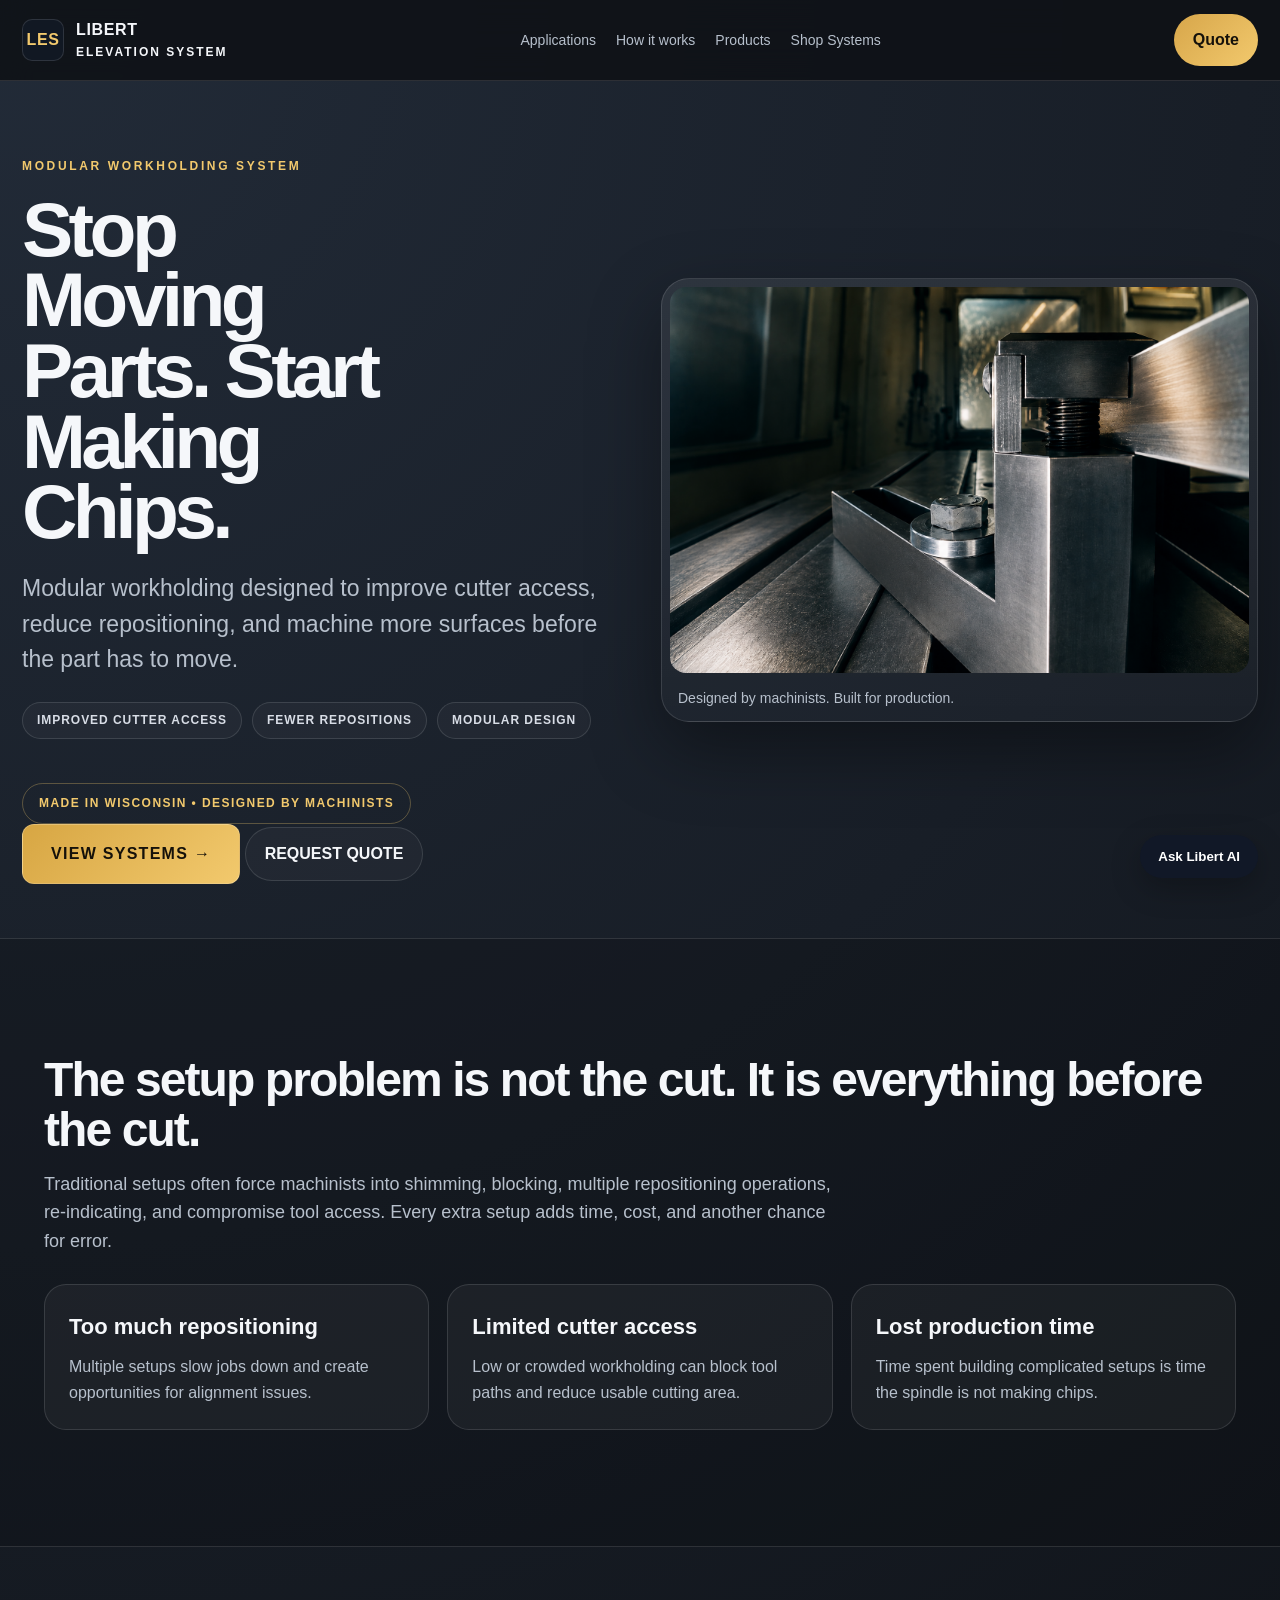
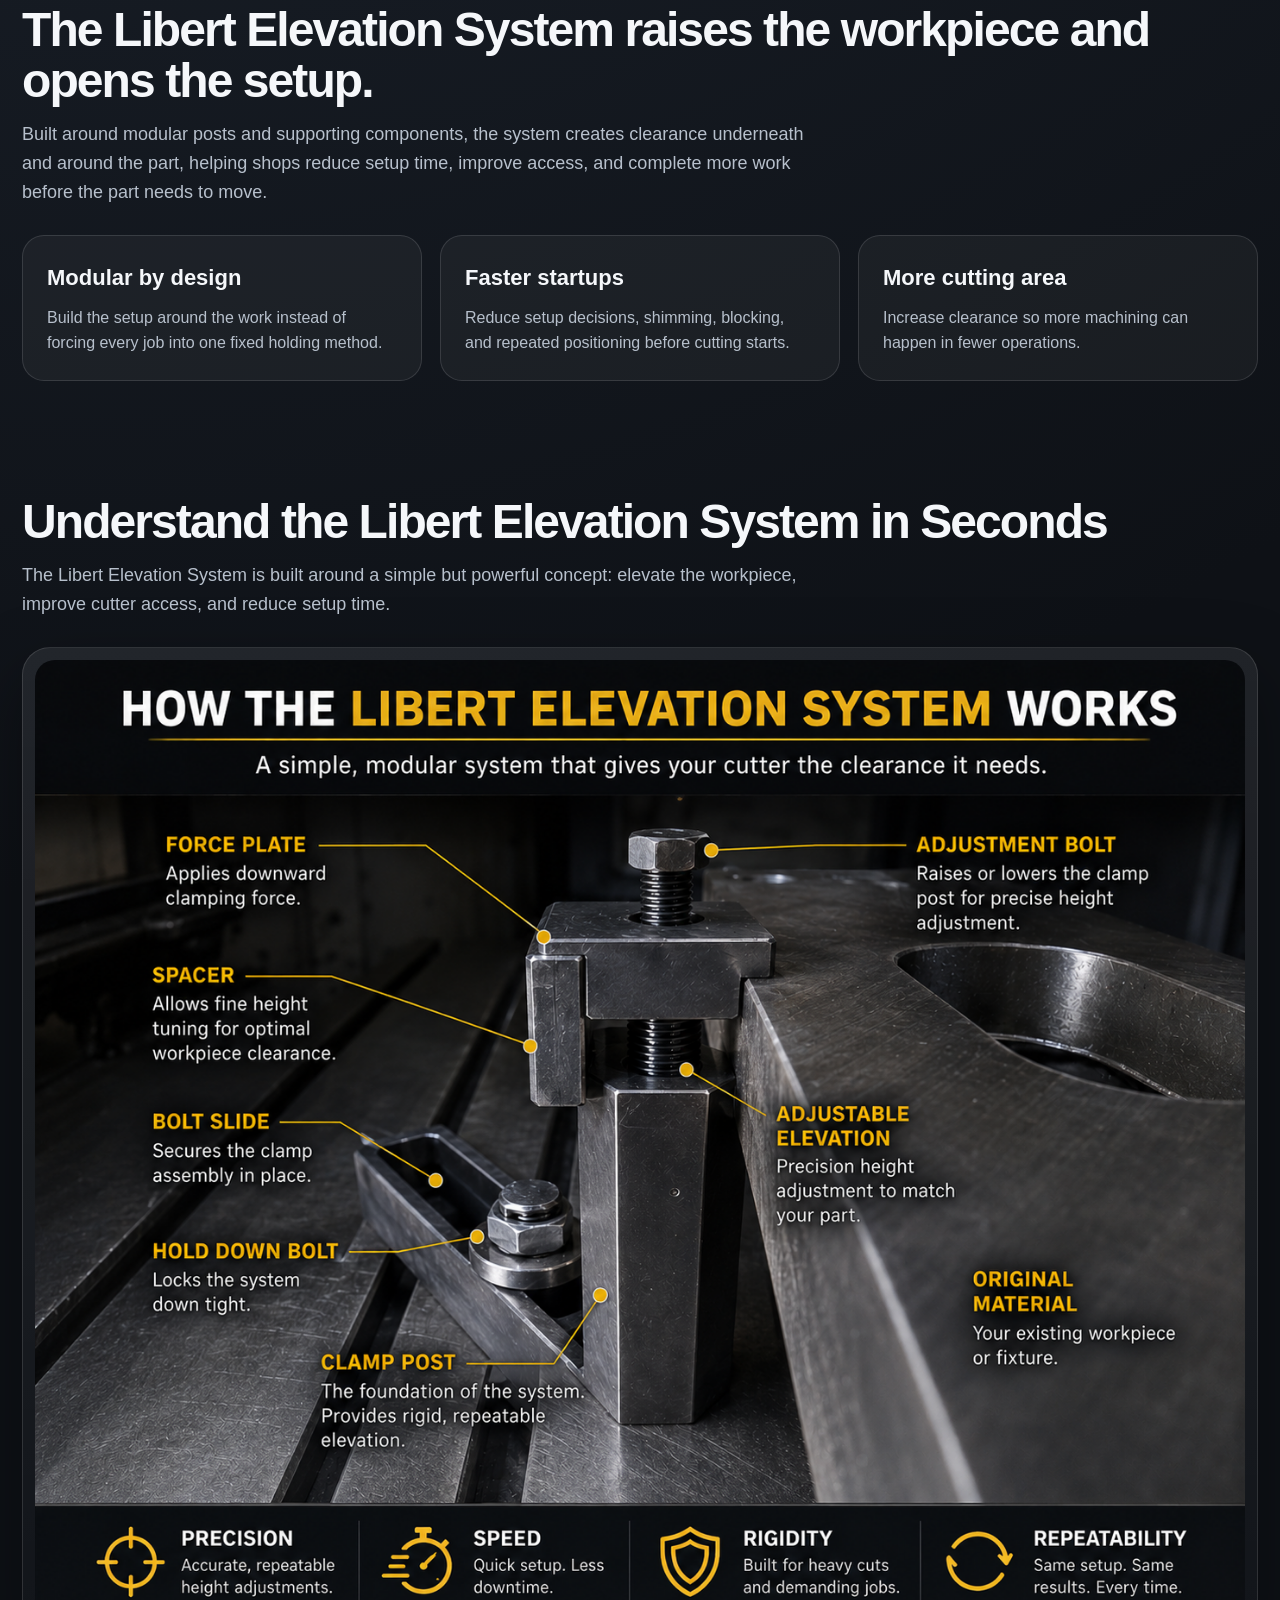
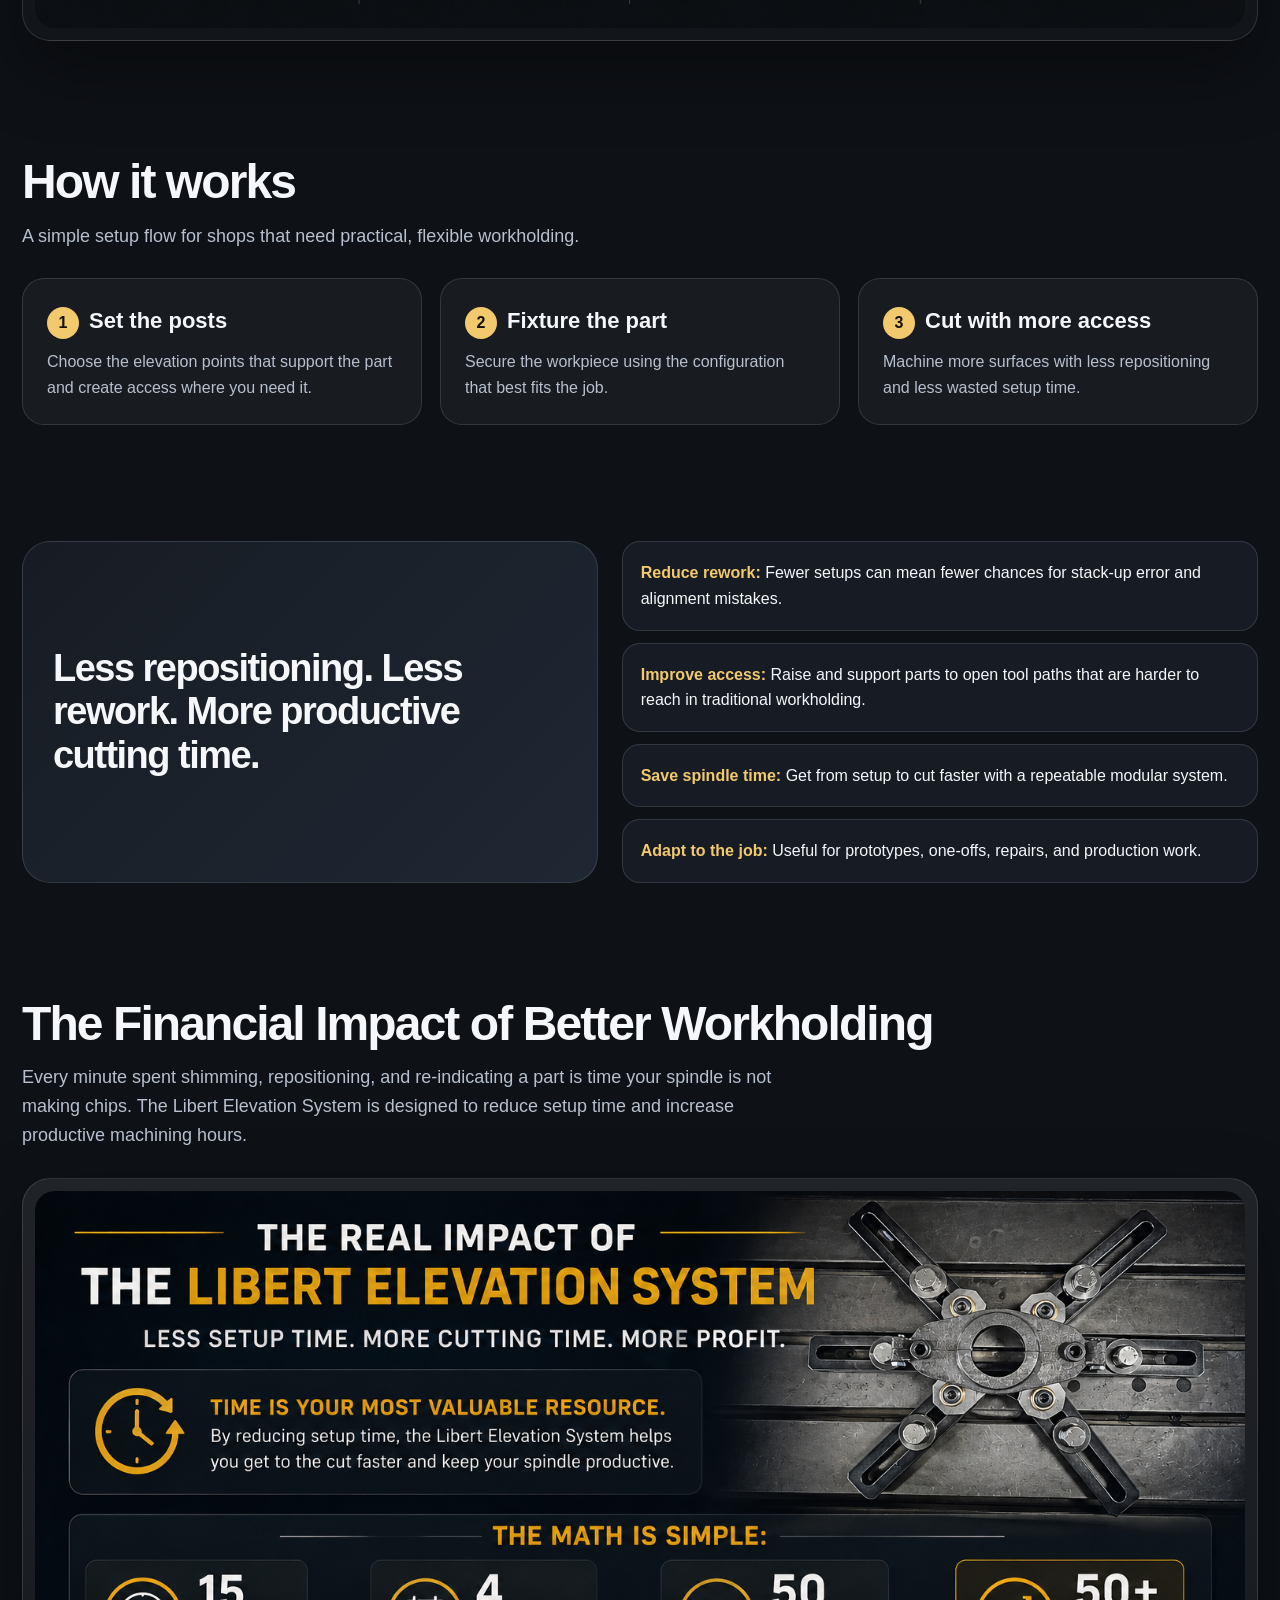
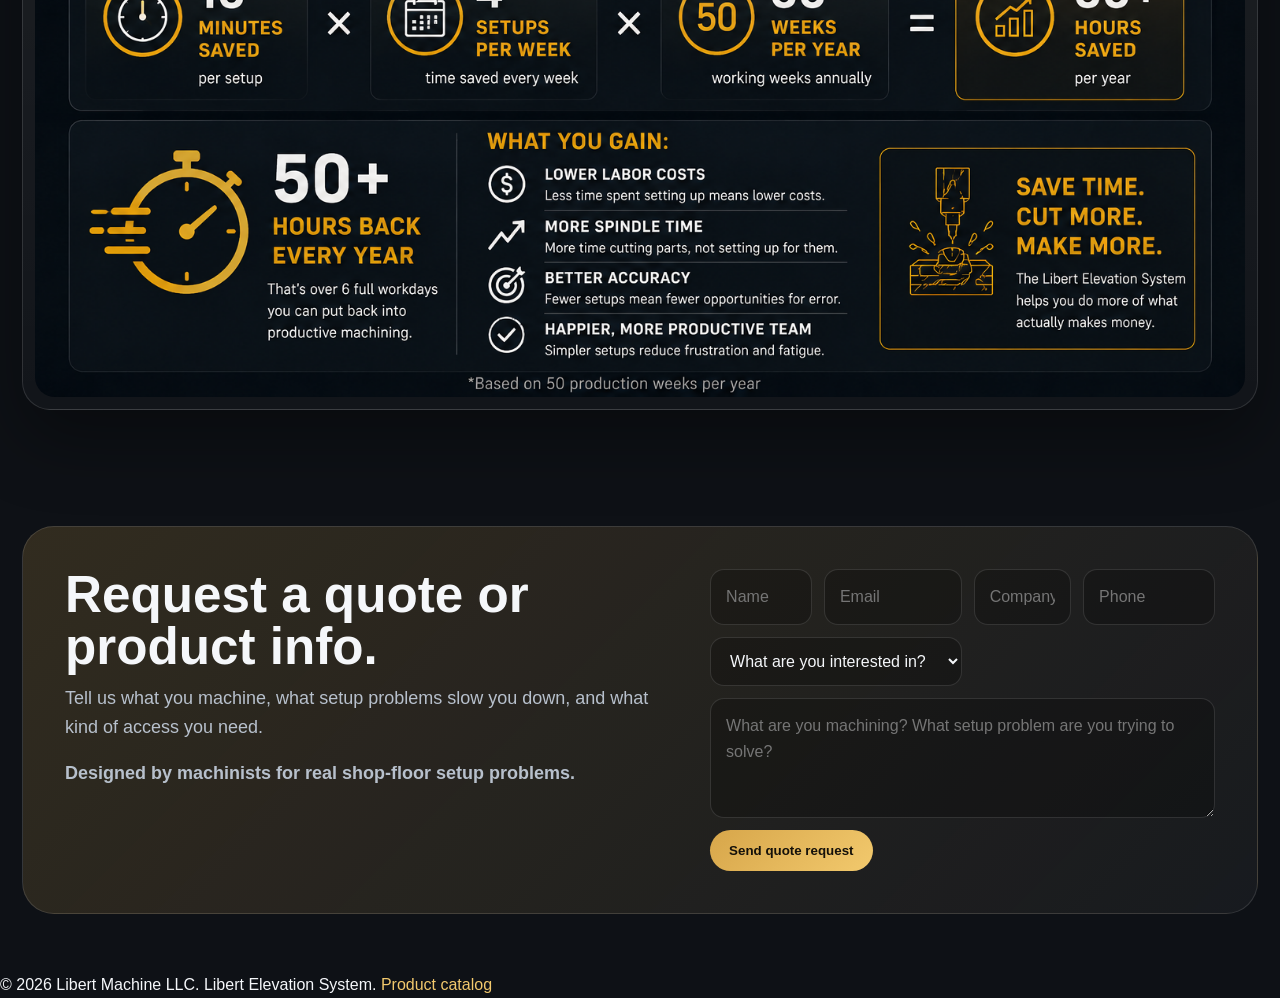
==== index.html @ f627864a "Update favicon link in index.html" ====
<!DOCTYPE html>
<html lang="en">
<head>
  <meta charset="UTF-8" />
  <meta name="viewport" content="width=device-width, initial-scale=1.0" />
  <title>Libert Elevation System | Modular Workholding</title>
  <meta name="description" content="The Libert Elevation System is a modular workholding platform designed to reduce setup time, increase cutting access, and minimize rework and repositioning." />
  <link rel="stylesheet" href="styles.css" />
  <link rel="icon" href="LESfavicon3.png">
</head>
<body>
  <nav class="nav">
    <div class="nav-inner">
      <a class="logo-lockup" href="index.html">
  <span class="logo-mark">LES</span>
  <div>
    <div>LIBERT</div>
    <div style="font-size:12px;letter-spacing:2px;">
      ELEVATION SYSTEM
    </div>
  </div>
</a>
      <div class="nav-links">
        <a href="#problem">Applications</a>
        <a href="#system-diagram">How it works</a>
        <a href="catalog.html">Products</a>
        <a href="#quote">Shop Systems</a>
      </div>
      <a class="btn btn-primary mobile-cta" href="#quote">Quote</a>
    </div>
  </nav>

  <main>
    <section class="hero">
      <div class="hero-copy">
        <div class="eyebrow">Modular Workholding System
        </div>

<h1>Stop Moving Parts.
Start Making Chips.</h1>

        <p class="lead">
  Modular workholding designed to improve cutter access,
  reduce repositioning, and machine more surfaces before
  the part has to move.
</p>

        <div class="hero-stats">
  <span>Improved Cutter Access</span>
  <span>Fewer Repositions</span>
  <span>Modular Design</span>
</div>

<div class="hero-badge">
  MADE IN WISCONSIN • DESIGNED BY MACHINISTS
</div>

<div class="buttons">
  <a class="btn btn-industrial" href="catalog.html">
    VIEW SYSTEMS →
  </a>

  <a class="btn btn-ghost" href="#quote">
    REQUEST QUOTE
  </a>
</div>

</div>

<div class="hero-card">
  <img src="les-hero.png" alt="Libert Elevation System workholding fixture in a CNC machine" />
  <div class="caption">Designed by machinists. Built for production.</div>
</div>

</section>

    <section id="problem" class="problem">
      <div class="problem-inner">
        <h2 class="section-title">The setup problem is not the cut. It is everything before the cut.</h2>
        <p class="section-copy">Traditional setups often force machinists into shimming, blocking, multiple repositioning operations, re-indicating, and compromise tool access. Every extra setup adds time, cost, and another chance for error.</p>
        <div class="grid-3">
          <div class="card"><h3>Too much repositioning</h3><p>Multiple setups slow jobs down and create opportunities for alignment issues.</p></div>
          <div class="card"><h3>Limited cutter access</h3><p>Low or crowded workholding can block tool paths and reduce usable cutting area.</p></div>
          <div class="card"><h3>Lost production time</h3><p>Time spent building complicated setups is time the spindle is not making chips.</p></div>
        </div>
      </div>
    </section>

    <section id="solution">
      <h2 class="section-title">The Libert Elevation System raises the workpiece and opens the setup.</h2>
      <p class="section-copy">Built around modular posts and supporting components, the system creates clearance underneath and around the part, helping shops reduce setup time, improve access, and complete more work before the part needs to move.</p>
      <div class="grid-3">
        <div class="card"><h3>Modular by design</h3><p>Build the setup around the work instead of forcing every job into one fixed holding method.</p></div>
        <div class="card"><h3>Faster startups</h3><p>Reduce setup decisions, shimming, blocking, and repeated positioning before cutting starts.</p></div>
        <div class="card"><h3>More cutting area</h3><p>Increase clearance so more machining can happen in fewer operations.</p></div>
      </div>
    </section>
<section id="system-diagram">
    <h2 class="section-title">
        Understand the Libert Elevation System in Seconds
    </h2>

    <p class="section-copy">
        The Libert Elevation System is built around a simple but powerful concept:
        elevate the workpiece, improve cutter access, and reduce setup time.
    </p>

    <div class="diagram-card">
        <img
            src="les-how-it-works-infographic.png"
            alt="Libert Elevation System component breakdown"
        >
    </div>
</section>
    <section id="how" class="steps">
      <h2 class="section-title">How it works</h2>
      <p class="section-copy">A simple setup flow for shops that need practical, flexible workholding.</p>
      <div class="grid-3">
        <div class="card step"><h3>Set the posts</h3><p>Choose the elevation points that support the part and create access where you need it.</p></div>
        <div class="card step"><h3>Fixture the part</h3><p>Secure the workpiece using the configuration that best fits the job.</p></div>
        <div class="card step"><h3>Cut with more access</h3><p>Machine more surfaces with less repositioning and less wasted setup time.</p></div>
      </div>
    </section>

    <section id="benefits" class="split">
      <div class="quote-box"><p>Less repositioning. Less rework. More productive cutting time.</p></div>
      <div class="feature-list">
        <div class="feature"><strong>Reduce rework:</strong> Fewer setups can mean fewer chances for stack-up error and alignment mistakes.</div>
        <div class="feature"><strong>Improve access:</strong> Raise and support parts to open tool paths that are harder to reach in traditional workholding.</div>
        <div class="feature"><strong>Save spindle time:</strong> Get from setup to cut faster with a repeatable modular system.</div>
        <div class="feature"><strong>Adapt to the job:</strong> Useful for prototypes, one-offs, repairs, and production work.</div>
      </div>
    </section>
<section id="roi">
    <h2 class="section-title">
        The Financial Impact of Better Workholding
    </h2>

    <p class="section-copy">
        Every minute spent shimming, repositioning, and re-indicating a part is
        time your spindle is not making chips. The Libert Elevation System is
        designed to reduce setup time and increase productive machining hours.
    </p>

    <div class="diagram-card">
        <img
            src="les-roi-infographic.png"
            alt="Libert Elevation System ROI infographic"
        >
    </div>
</section>
    <section id="quote">
      <div class="cta">
        <div>
          <h2>Request a quote or product info.</h2>
          <p>Tell us what you machine, what setup problems slow you down, and what kind of access you need.</p>
          <p><strong>Designed by machinists for real shop-floor setup problems.</strong></p>
        </div>
        <form action="https://formspree.io/f/xpqelgld" method="POST">
          <div class="form-grid">
            <input type="text" name="name" placeholder="Name" required />
            <input type="email" name="email" placeholder="Email" required />
          </div>
          <div class="form-grid">
            <input type="text" name="company" placeholder="Company / shop" />
            <input type="tel" name="phone" placeholder="Phone" />
          </div>
          <select name="interest">
            <option value="">What are you interested in?</option>
            <option>Starter system</option>
            <option>Individual components</option>
            <option>Custom configuration</option>
            <option>Distributor / dealer info</option>
          </select>
          <textarea name="message" placeholder="What are you machining? What setup problem are you trying to solve?"></textarea>
          <button class="btn btn-primary" type="submit">Send quote request</button>
        </form>
      </div>
    </section>
  </main>

  <footer>
    © 2026 Libert Machine LLC. Libert Elevation System. <a href="catalog.html">Product catalog</a>
  </footer>
<!-- Libert AI Assistant -->
<div class="chat-widget">
  <button class="chat-toggle" onclick="toggleChat()">Ask Libert AI</button>

  <div class="chat-box" id="chatBox">
    <div class="chat-header">
      <strong>Libert Assistant</strong>
      <button onclick="toggleChat()">×</button>
    </div>

    <div class="chat-messages" id="chatMessages">
      <div class="bot-message">
        Hi! I can help explain the Libert Elevation System. What would you like to know?
      </div>
    </div>

    <div class="chat-options">
      <button onclick="botReply('how', this)">How does it work?</button>
      <button onclick="botReply('time', this)">How does it save time?</button>
      <button onclick="botReply('demo', this)">Request a demo</button>
      <button onclick="botReply('fit', this)">Will it fit my shop?</button>
    </div>
  </div>
</div>

<script>
  function toggleChat() {
    document.getElementById("chatBox").classList.toggle("open");
  }

  function botReply(type, button) {
    const messages = document.getElementById("chatMessages");

    const replies = {
      how: "The Libert Elevation System raises parts off the machine table, improving tool access, reducing repositioning, and helping machinists work more efficiently.",
      time: "Even saving 15 minutes per setup can add up fast. With repeated setups each week, shops may recover dozens of hours of productive time annually.",
      demo: "Great! Use the contact form on this page and mention that you’d like a Libert Elevation System demo or early access.",
      fit: "It is designed for CNC machining environments where setup time, access, and repeatability matter. A quick review of your table size and workflow would help determine fit."
    };

    messages.innerHTML += `<div class="user-message">${button.innerText}</div>`;
    messages.innerHTML += `<div class="bot-message">${replies[type]}</div>`;
    messages.scrollTop = messages.scrollHeight;
  }
</script>
</body>
</html>
---- styles.css ----
:root {
  --bg: #0e1116;
  --panel: #171c24;
  --panel-2: #202733;
  --text: #f5f7fa;
  --muted: #b7c0cc;
  --line: rgba(255,255,255,.12);
  --accent: #d7a64a;
  --accent-2: #f2c96d;
  --max: 1400px;
}
* { box-sizing: border-box; }
html { scroll-behavior: smooth; }
body {
  margin: 0;
  font-family: Arial, Helvetica, sans-serif;
  background: radial-gradient(circle at top left, #222b38 0, var(--bg) 42%);
  color: var(--text);
  line-height: 1.6;
  overflow-x: hidden;
}
a { color: inherit; text-decoration: none; }
img { max-width: 100%; display: block; }
.nav {
  position: sticky; top: 0; z-index: 10;
  backdrop-filter: blur(16px);
  background: rgba(14, 17, 22, .86);
  border-bottom: 1px solid var(--line);
}
.nav-inner {
  max-width: var(--max); margin: 0 auto; padding: 14px 22px;
  display: flex; align-items: center; justify-content: space-between; gap: 18px;
}
.logo-lockup { display:flex; align-items:center; gap:12px; font-weight:900; text-transform:uppercase; letter-spacing:.04em; }
.logo-mark { width:42px; height:42px; border-radius:10px; background:#111823; border:1px solid var(--line); display:grid; place-items:center; color:var(--accent-2); font-weight:900; }
.logo-main {
  color: var(--text);
}

.logo-accent {
  color: var(--accent-2);
}
.nav-links { display: flex; gap: 20px; color: var(--muted); font-size: 14px; align-items:center; }
.nav-links a:hover { color: var(--text); }
.mobile-cta { display:none; }
section, .page-wrap { max-width: var(--max); margin: 0 auto; padding: 58px 22px; }
.hero {
  max-width: var(--max);
  margin: 0 auto;
  padding: 76px 22px 54px;
  display: grid;
  grid-template-columns: 1fr 1fr;
  gap: 42px;
  align-items: center;
}
.btn {
  display: inline-flex;
  align-items: center;
  justify-content: center;
  padding: 13px 19px;
  border-radius: 999px;
  font-weight: 800;
  border: 1px solid var(--line);
  cursor: pointer;
}
.btn-primary { background: linear-gradient(135deg, var(--accent), var(--accent-2)); color: #15110a; border: 0; }
.hero-card {
  background: linear-gradient(180deg, rgba(255,255,255,.08), rgba(255,255,255,.02));
  border: 1px solid var(--line);
  border-radius: 28px;
  padding: 8px;
  box-shadow: 0 28px 70px rgba(0,0,0,.38);
  width: 100%;
  max-width: 800px;
  justify-self: end;
  transform: translateY(-20px);
}

.media-card {
  background: linear-gradient(180deg, rgba(255,255,255,.08), rgba(255,255,255,.02));
  border: 1px solid var(--line);
  border-radius: 28px;
  padding: 8px;
  box-shadow: 0 28px 70px rgba(0,0,0,.38);
}
.diagram-card {
    background: linear-gradient(
        180deg,
        rgba(255,255,255,.08),
        rgba(255,255,255,.02)
    );

    border: 1px solid var(--line);
    border-radius: 28px;
    padding: 12px;

    box-shadow: 0 28px 70px rgba(0,0,0,.38);
}

.diagram-card img {
    width: 100%;
    height: auto;
    display: block;
    border-radius: 20px;
}
.hero-card img {
  width: 100%;
  display: block;
  border-radius: 16px;
}
.hero h1 {
  font-size: clamp(54px, 6vw, 86px);
  line-height: 0.92;
  letter-spacing: -0.06em;
  max-width: 9ch;
  margin: 0 0 24px;
  font-weight: 900;
}
.hero-badge{
  display:inline-block;
  margin-top:20px;
  padding:10px 16px;
  border:1px solid rgba(242,201,109,.3);
  border-radius:999px;
  color:#f2c96d;
  font-size:12px;
  font-weight:800;
  letter-spacing:.12em;
}
.hero-stats{
  display:flex;
  flex-wrap:wrap;
  gap:10px;
  margin:24px 0;
}
.chat-widget {
  position: fixed;
  right: 22px;
  bottom: 22px;
  z-index: 9999;
  font-family: inherit;
}

.chat-toggle {
  background: #111827;
  color: white;
  border: none;
  padding: 14px 18px;
  border-radius: 999px;
  font-weight: 700;
  cursor: pointer;
  box-shadow: 0 10px 30px rgba(0,0,0,0.25);
}

.chat-box {
  display: none;
  width: 320px;
  max-width: calc(100vw - 32px);
  background: white;
  border-radius: 18px;
  overflow: hidden;
  box-shadow: 0 18px 50px rgba(0,0,0,0.25);
  margin-bottom: 12px;
  border: 1px solid #e5e7eb;
}

.chat-box.open {
  display: block;
}

.chat-header {
  background: #111827;
  color: white;
  padding: 14px 16px;
  display: flex;
  justify-content: space-between;
  align-items: center;
}

.chat-header button {
  background: transparent;
  color: white;
  border: none;
  font-size: 22px;
  cursor: pointer;
}

.chat-messages {
  padding: 14px;
  max-height: 260px;
  overflow-y: auto;
  background: #f9fafb;
}

.bot-message,
.user-message {
  padding: 10px 12px;
  border-radius: 14px;
  margin-bottom: 10px;
  font-size: 0.92rem;
  line-height: 1.4;
}
.bot-message {
  background: white;
  color: #111827;
  border: 1px solid #e5e7eb;
}

.user-message {
  background: #111827;
  color: white;
  margin-left: 40px;
}

.chat-options {
  padding: 12px;
  display: grid;
  gap: 8px;
  background: white;
}

.chat-options button {
  border: 1px solid #d1d5db;
  background: #f9fafb;
  padding: 10px;
  border-radius: 10px;
  cursor: pointer;
  font-weight: 600;
}

.chat-options button:hover {
  background: #e5e7eb;
}
.hero-stats span{
  padding:8px 14px;
  border:1px solid rgba(255,255,255,.12);
  border-radius:999px;
  background:rgba(255,255,255,.03);
  color:#d8dde6;
  font-size:12px;
  font-weight:700;
  text-transform:uppercase;
  letter-spacing:.08em;
}
.eyebrow {
  color: var(--accent-2);
  text-transform: uppercase;
  letter-spacing: .22em;
  font-size: 12px;
  font-weight: 800;
  margin-bottom: 18px;
}

.lead {
  font-size: clamp(18px, 1.8vw, 23px);
  line-height: 1.55;
  color: var(--muted);
  max-width: 620px;
}

.hero-proof {
  margin-top: 22px;
  color: #f2c96d;
  font-size: 13px;
  font-weight: 800;
  letter-spacing: .12em;
  text-transform: uppercase;
}
.btn-industrial{
  background:linear-gradient(135deg,#d7a643,#f2c96d);
  color:#15110a;
  font-weight:800;
  padding:16px 28px;
  border-radius:12px;
  text-transform:uppercase;
  letter-spacing:.08em;
  border:1px solid rgba(255,255,255,.2);
}

.btn-industrial:hover {
  transform: translateY(-2px);
  box-shadow:
    0 18px 42px rgba(0,0,0,.55),
    inset 0 1px 0 rgba(255,255,255,.45);
}

.btn-ghost {
  background: rgba(255,255,255,.03);
  color: var(--text);
  border: 1px solid var(--line);
}
.caption { padding: 14px 8px 4px; color: var(--muted); font-size: 14px; }
.section-title { font-size: clamp(32px, 4vw, 48px); line-height: 1.05; margin: 0 0 14px; letter-spacing: -0.04em; }
.section-copy { color: var(--muted); max-width: 800px; margin: 0 0 28px; font-size: 18px; }
.grid-3 { display: grid; grid-template-columns: repeat(3, 1fr); gap: 18px; }
.grid-2 { display: grid; grid-template-columns: repeat(2, 1fr); gap: 18px; }
.card {
  background: rgba(255,255,255,.045); border: 1px solid var(--line);
  border-radius: 22px; padding: 24px;
}
.card h3 { margin: 0 0 10px; font-size: 22px; }
.card p { margin: 0; color: var(--muted); }
.problem { background: rgba(0,0,0,.18); border-top: 1px solid var(--line); border-bottom: 1px solid var(--line); max-width:none; }
.problem-inner { max-width:var(--max); margin:0 auto; padding: 58px 22px; }
.split { display: grid; grid-template-columns: .95fr 1.05fr; gap: 24px; align-items: stretch; }
.feature-list { display: grid; gap: 12px; }
.feature { background: var(--panel); border: 1px solid var(--line); border-radius: 18px; padding: 18px; }
.feature strong { color: var(--accent-2); }
.quote-box {
  background: linear-gradient(135deg, var(--panel), var(--panel-2));
  border: 1px solid var(--line); border-radius: 28px; padding: 30px;
  display: flex; flex-direction: column; justify-content: center;
}
.quote-box p { font-size: clamp(24px, 3vw, 38px); line-height: 1.15; letter-spacing: -0.04em; margin: 0; font-weight: 800; }
.steps { counter-reset: step; }
.step h3::before {
  counter-increment: step; content: counter(step);
  display:inline-grid; place-items:center; width:32px; height:32px;
  margin-right:10px; border-radius:50%; background:var(--accent-2); color:#15110a; font-size:16px;
}
.catalog-item { display:grid; grid-template-columns: 180px 1fr; gap: 20px; align-items:center; }
.catalog-visual {
  min-height:130px; border-radius:18px; border:1px solid var(--line);
  background: linear-gradient(135deg, rgba(242,201,109,.22), rgba(255,255,255,.04));
  display:grid; place-items:center; color:var(--accent-2); font-weight:900; text-transform:uppercase;
}
.specs { display:flex; gap:10px; flex-wrap:wrap; margin-top:14px; }
.specs span { border:1px solid var(--line); color:var(--muted); border-radius:999px; padding:6px 10px; font-size:13px; }
.cta {
  background: linear-gradient(135deg, rgba(215,166,74,.18), rgba(255,255,255,.04));
  border: 1px solid var(--line); border-radius: 32px; padding: 42px;
  display: grid; grid-template-columns: 1.1fr .9fr; gap: 28px; align-items: start;
}
.cta h2 { margin: 0 0 12px; font-size: clamp(32px, 4vw, 52px); line-height: 1; }
.cta p { margin: 0 0 18px; color: var(--muted); font-size: 18px; }
form { display: grid; gap: 12px; }
form { 
  display: grid; 
  gap: 12px; 
}

.form-grid { 
  display: grid; 
  grid-template-columns: 0.85fr 1.15fr; 
  gap: 12px; 
}

input, 
textarea, 
select {
  width: 100%; 
  padding: 14px 15px; 
  border-radius: 14px;
  border: 1px solid var(--line); 
  background: rgba(0,0,0,.24);
  color: var(--text); 
  font: inherit;
  box-sizing: border-box;
}

textarea { 
  min-height: 120px; 
  resize: vertical; 
  grid-column: span 2;
}

form .btn {
  justify-self: start;
}
footer a { color:var(--accent-2); }
@media (max-width: 860px) {
  .hero, 
  .split, 
  .cta, 
  .grid-2 {
    grid-template-columns: 1fr;
  }

  .grid-3 {
    grid-template-columns: 1fr;
  }

  .nav-links {
    display: none;
  }

  .mobile-cta {
    display: inline-flex;
    padding: 10px 13px;
    font-size: 13px;
  }

  .hero {
    padding: 48px 22px 42px;
    gap: 32px;
  }

  .hero h1 {
    font-size: clamp(54px, 18vw, 78px);
    line-height: .9;
    max-width: 8ch;
  }

  .lead {
    font-size: 20px;
    line-height: 1.45;
  }

  .hero-stats {
    flex-direction: column;
    align-items: flex-start;
  }

  .hero-badge {
    max-width: 300px;
    line-height: 1.4;
  }

  .buttons {
    flex-direction: column;
    align-items: stretch;
  }

  .btn {
    width: 100%;
  }

  .hero-card {
    transform: none;
    justify-self: stretch;
    max-width: 100%;
  }

  .cta {
    padding: 28px;
  }

  .catalog-item {
    grid-template-columns: 1fr;
  }

  .form-grid {
    grid-template-columns: 1fr;
  }

  textarea {
    grid-column: span 1;
  }
}
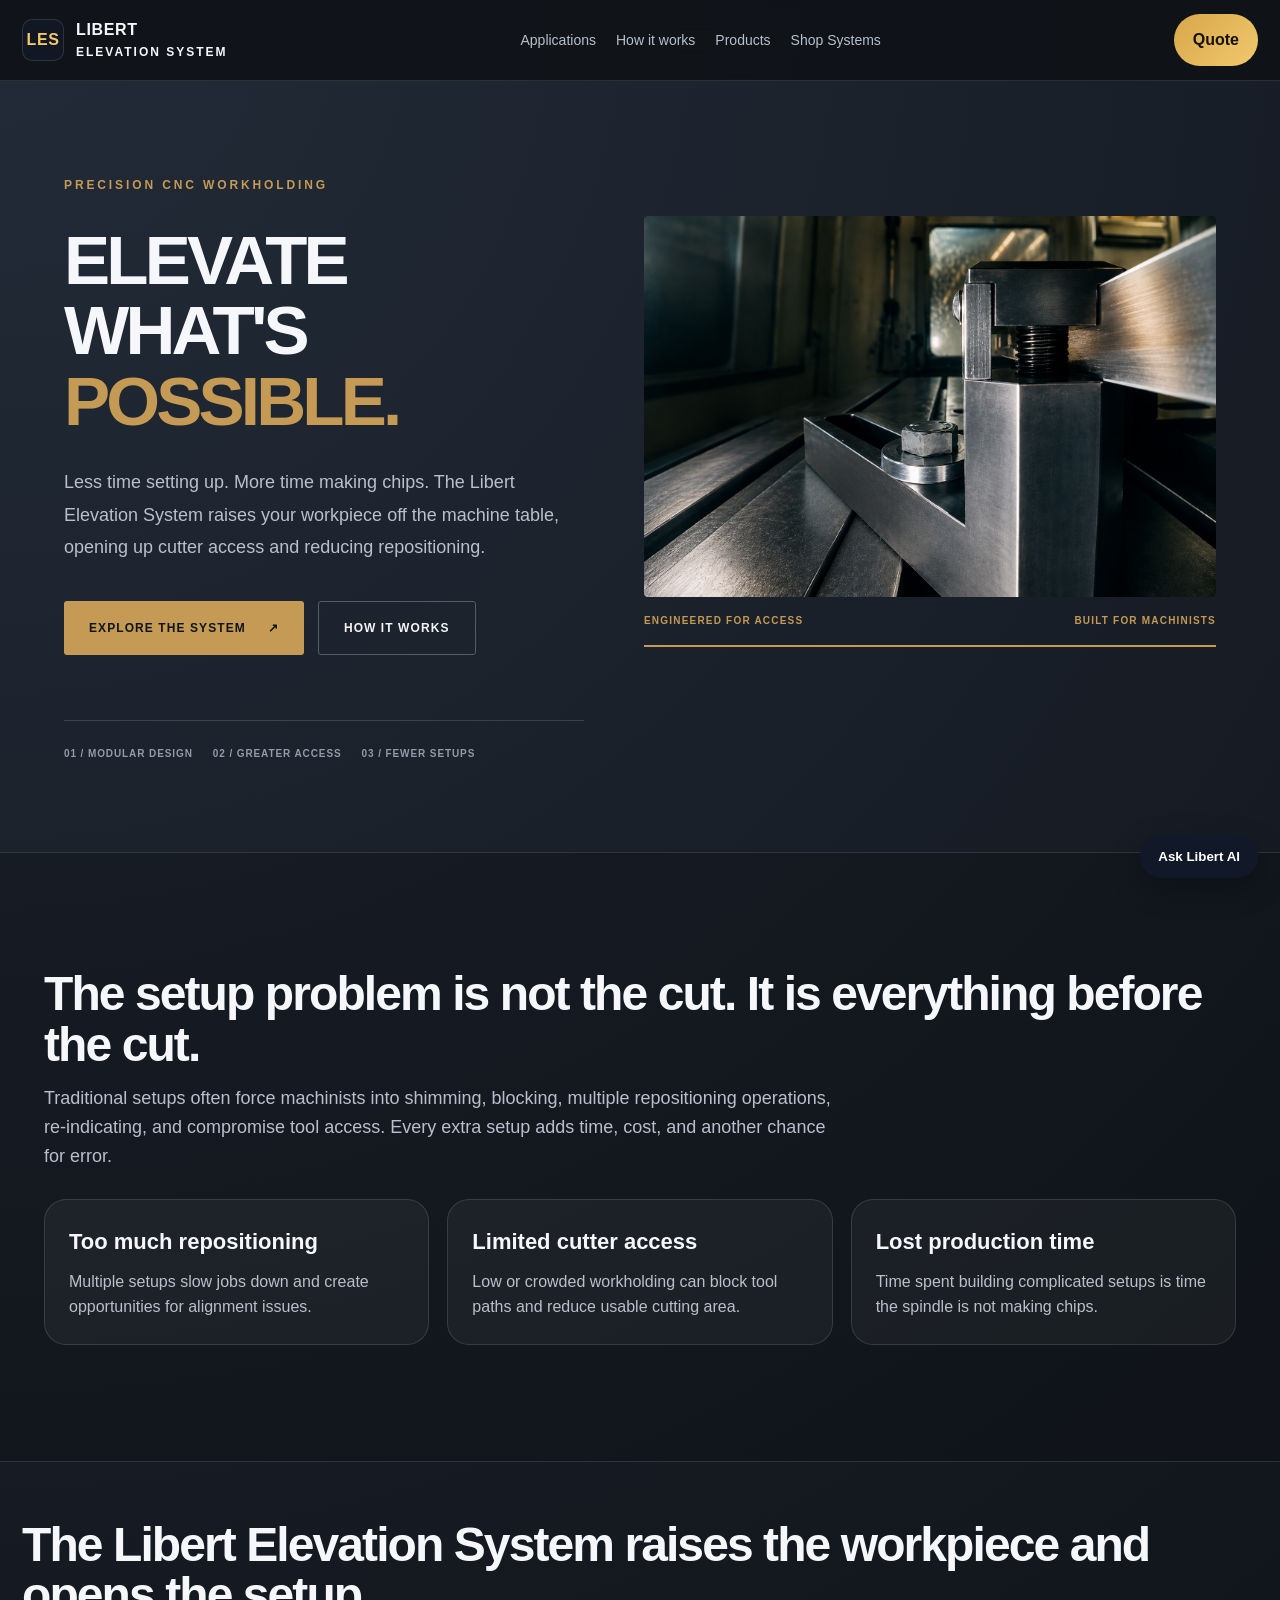
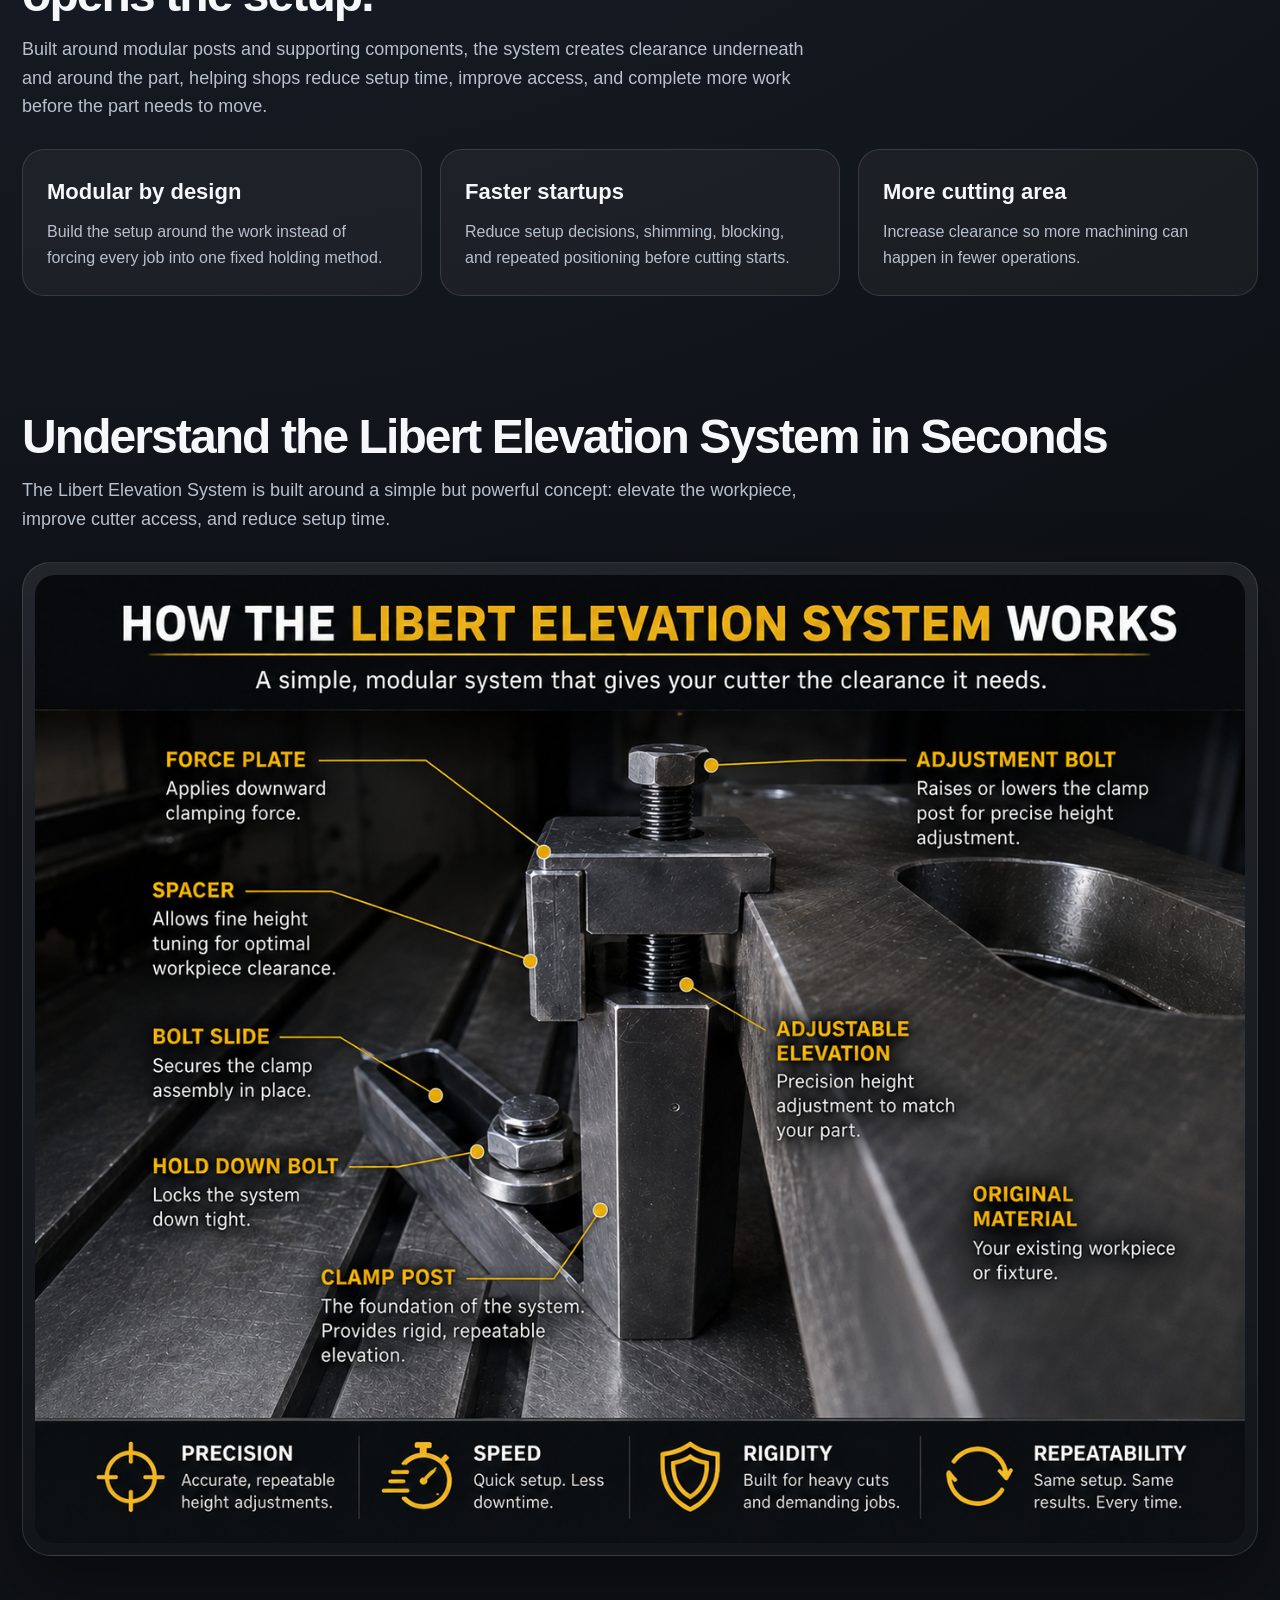
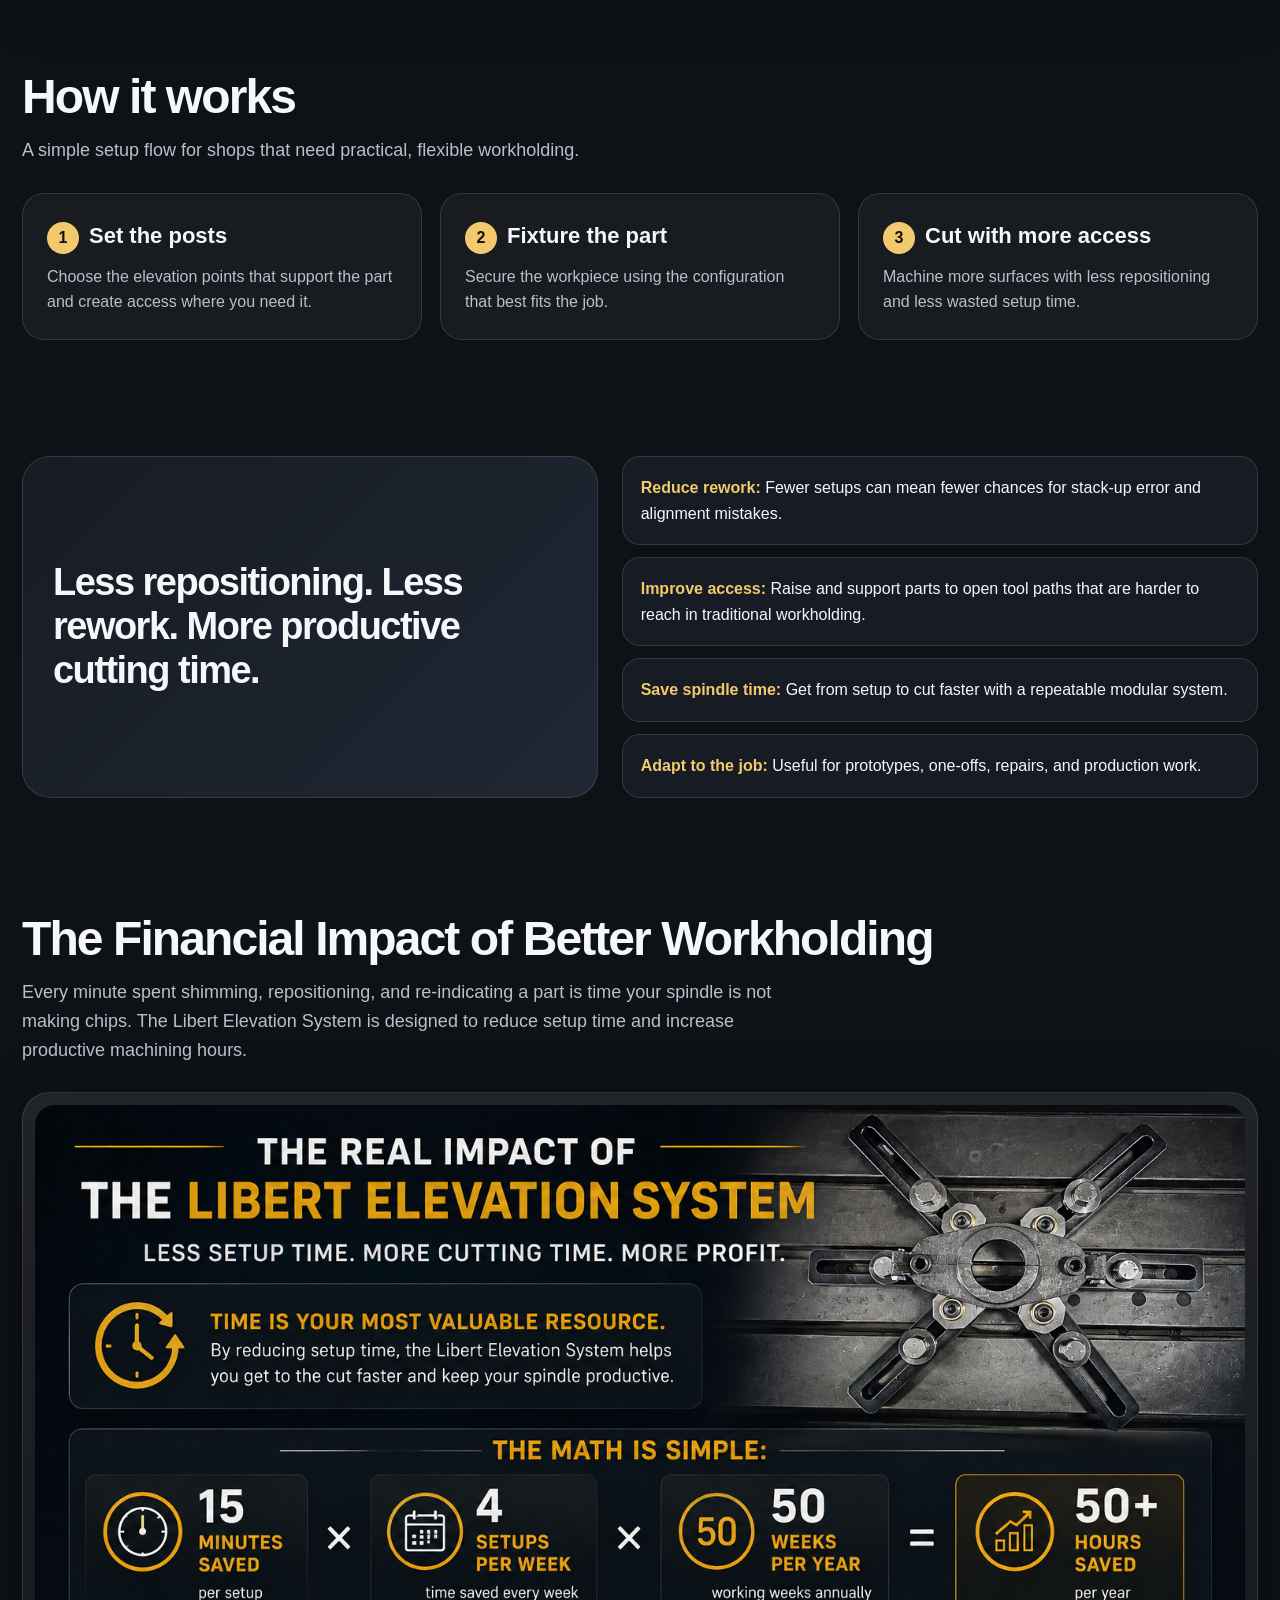
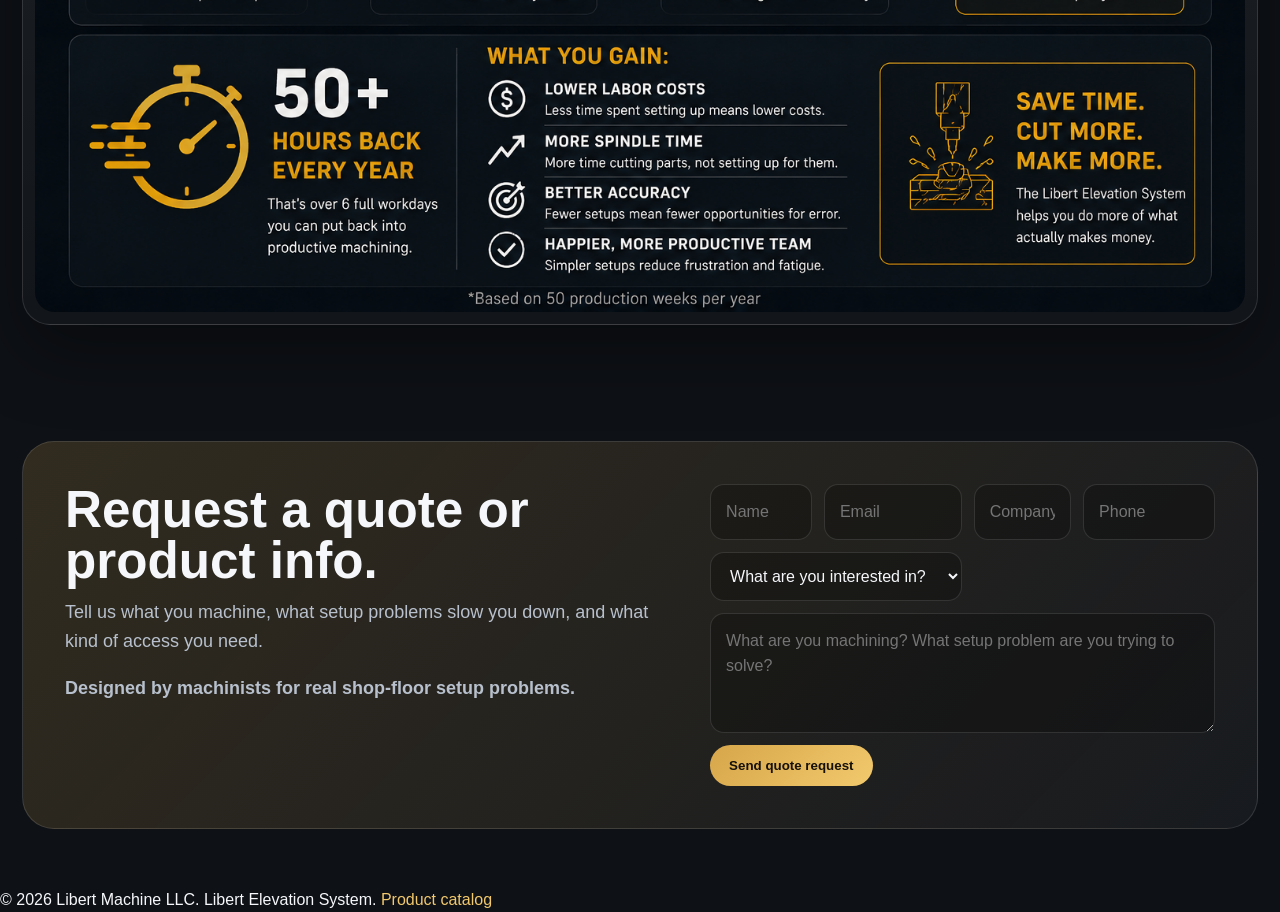
==== commit 1521bbeb: "Backup before LES rebrand" ====
--- a/index.html
+++ b/index.html
@@ -7,6 +7,60 @@
   <meta name="description" content="The Libert Elevation System is a modular workholding platform designed to reduce setup time, increase cutting access, and minimize rework and repositioning." />
   <link rel="stylesheet" href="styles.css" />
   <link rel="icon" href="LESfavicon3.png">
+   <meta charset="UTF-8" />
+  <meta name="viewport" content="width=device-width, initial-scale=1.0" />
+
+  <title>Libert Elevation System | Modular Workholding</title>
+
+  <meta name="description"
+        content="The Libert Elevation System is a modular workholding platform designed to reduce setup time, increase cutting access, and minimize rework and repositioning." />
+
+  <!-- Favicon -->
+  <link rel="icon" href="favicon.png" type="image/png">
+
+  <!-- Open Graph -->
+  <meta property="og:title" content="Libert Elevation System">
+  <meta property="og:description"
+        content="Reduce setup time, improve cutter access, and machine more in fewer setups with the Libert Elevation System.">
+  <meta property="og:image"
+        content="https://yourdomain.com/les-social-image.jpg">
+  <meta property="og:type" content="website">
+  <meta property="og:url"
+        content="https://yourdomain.com">
+        <meta name="twitter:card" content="summary_large_image">
+<meta name="twitter:title" content="Libert Elevation System">
+<meta name="twitter:description"
+      content="Modular workholding designed to reduce setup time and improve cutter access.">
+<meta name="twitter:image"
+      content="https://yourdomain.com/les-social-image.jpg">
+
+  <!-- Styles -->
+  <link rel="stylesheet" href="styles.css" />
+<script type="application/ld+json">
+{
+  "@context": "https://schema.org",
+  "@type": "Product",
+  "name": "Libert Elevation System",
+  "brand": {
+    "@type": "Brand",
+    "name": "Libert Machine LLC"
+  },
+  "manufacturer": {
+    "@type": "Organization",
+    "name": "Libert Machine LLC",
+    "address": {
+      "@type": "PostalAddress",
+      "addressLocality": "Green Bay",
+      "addressRegion": "WI",
+      "addressCountry": "US"
+    }
+  },
+  "description": "The Libert Elevation System is a modular workholding platform designed to reduce setup time, improve cutter access, and help machine more surfaces before the part has to move.",
+  "category": "CNC workholding system",
+  "url": "https://yourdomain.com",
+  "image": "https://yourdomain.com/les-hero.png"
+}
+</script>
 </head>
 <body>
   <nav class="nav">
@@ -31,48 +85,58 @@
   </nav>
 
   <main>
-    <section class="hero">
-      <div class="hero-copy">
-        <div class="eyebrow">Modular Workholding System
-        </div>
-
-<h1>Stop Moving Parts.
-Start Making Chips.</h1>
-
-        <p class="lead">
-  Modular workholding designed to improve cutter access,
-  reduce repositioning, and machine more surfaces before
-  the part has to move.
-</p>
-
-        <div class="hero-stats">
-  <span>Improved Cutter Access</span>
-  <span>Fewer Repositions</span>
-  <span>Modular Design</span>
-</div>
-
-<div class="hero-badge">
-  MADE IN WISCONSIN • DESIGNED BY MACHINISTS
-</div>
-
-<div class="buttons">
-  <a class="btn btn-industrial" href="catalog.html">
-    VIEW SYSTEMS →
-  </a>
-
-  <a class="btn btn-ghost" href="#quote">
-    REQUEST QUOTE
-  </a>
-</div>
-
-</div>
-
-<div class="hero-card">
-  <img src="les-hero.png" alt="Libert Elevation System workholding fixture in a CNC machine" />
-  <div class="caption">Designed by machinists. Built for production.</div>
-</div>
-
-</section>
+    
+   
+<section class="hero" id="home">
+  <div class="hero-copy">
+
+    <span class="hero-eyebrow">
+      PRECISION CNC WORKHOLDING
+    </span>
+
+    <h1>
+      ELEVATE<br>
+      WHAT'S <span>POSSIBLE.</span>
+    </h1>
+
+    <p class="hero-description">
+      Less time setting up. More time making chips.
+      The Libert Elevation System raises your
+      workpiece off the machine table, opening up
+      cutter access and reducing repositioning.
+    </p>
+
+    <div class="hero-actions">
+      <a href="catalog.html" class="hero-btn-primary">
+        EXPLORE THE SYSTEM
+        <span aria-hidden="true">↗</span>
+      </a>
+
+      <a href="#system-diagram" class="hero-btn-secondary">
+        HOW IT WORKS
+      </a>
+    </div>
+
+    <div class="hero-features">
+      <span>01 / MODULAR DESIGN</span>
+      <span>02 / GREATER ACCESS</span>
+      <span>03 / FEWER SETUPS</span>
+    </div>
+
+  </div>
+
+  <div class="hero-visual">
+    <img
+      src="les-hero.png"
+      alt="Libert Elevation System CNC workholding"
+    >
+
+    <div class="hero-image-caption">
+      <span>ENGINEERED FOR ACCESS</span>
+      <span>BUILT FOR MACHINISTS</span>
+    </div>
+  </div>
+</section> 
 
     <section id="problem" class="problem">
       <div class="problem-inner">
--- a/styles.css
+++ b/styles.css
@@ -447,3 +447,187 @@
     grid-column: span 1;
   }
 }
+
+
+/* =========================================
+   LES HOMEPAGE — NEW HERO
+========================================= */
+
+.hero {
+  max-width: 1600px;
+  min-height: 720px;
+  margin: 0 auto;
+  padding: 90px 5%;
+  display: grid;
+  grid-template-columns: 1fr 1.1fr;
+  align-items: center;
+  gap: 60px;
+}
+
+.hero-copy {
+  position: relative;
+  z-index: 2;
+}
+
+.hero-eyebrow {
+  display: inline-block;
+  color: #c49a54;
+  font-size: 12px;
+  font-weight: 800;
+  letter-spacing: 0.24em;
+  margin-bottom: 30px;
+}
+
+.hero h1 {
+  max-width: none;
+  margin: 0 0 30px;
+  font-size: clamp(48px, 5.4vw, 86px);
+  font-weight: 900;
+  line-height: 1.02;
+  letter-spacing: -0.055em;
+  text-transform: uppercase;
+}
+
+.hero h1 span {
+  color: #c49a54;
+}
+
+.hero-description {
+  max-width: 530px;
+  color: #b9c0ca;
+  font-size: 18px;
+  line-height: 1.8;
+  margin-bottom: 38px;
+}
+
+.hero-actions {
+  display: flex;
+  flex-wrap: wrap;
+  gap: 14px;
+  margin-bottom: 65px;
+}
+
+.hero-btn-primary,
+.hero-btn-secondary {
+  display: inline-flex;
+  align-items: center;
+  justify-content: center;
+  gap: 22px;
+  min-height: 54px;
+  padding: 15px 25px;
+  font-size: 12px;
+  font-weight: 800;
+  letter-spacing: 0.09em;
+  border-radius: 3px;
+  transition: 0.25s ease;
+}
+
+.hero-btn-primary {
+  background: #c49a54;
+  color: #11151b;
+}
+
+.hero-btn-primary:hover {
+  background: #e0b66c;
+  transform: translateY(-2px);
+}
+
+.hero-btn-secondary {
+  border: 1px solid #555c65;
+  color: #f5f5f5;
+}
+
+.hero-btn-secondary:hover {
+  border-color: #c49a54;
+  color: #c49a54;
+}
+
+.hero-features {
+  display: flex;
+  flex-wrap: wrap;
+  gap: 20px;
+  padding-top: 25px;
+  border-top: 1px solid rgba(255,255,255,0.14);
+  color: #929ba7;
+  font-size: 10px;
+  font-weight: 700;
+  letter-spacing: 0.09em;
+}
+
+.hero-visual {
+  position: relative;
+  min-width: 0;
+}
+
+.hero-visual img {
+  display: block;
+  width: 100%;
+  height: auto;
+  border-radius: 4px;
+}
+
+.hero-image-caption {
+  display: flex;
+  justify-content: space-between;
+  flex-wrap: wrap;
+  gap: 10px;
+  padding: 16px 0;
+  border-bottom: 2px solid #c49a54;
+  color: #c49a54;
+  font-size: 10px;
+  font-weight: 800;
+  letter-spacing: 0.12em;
+}
+
+/* MOBILE */
+
+@media (max-width: 900px) {
+  .hero {
+    grid-template-columns: 1fr;
+    min-height: auto;
+    gap: 45px;
+    padding: 65px 22px;
+  }
+
+  .hero h1 {
+    font-size: clamp(42px, 9vw, 68px);
+  }
+
+  .hero-description {
+    font-size: 16px;
+  }
+
+  .hero-actions {
+    margin-bottom: 40px;
+  }
+}
+
+@media (max-width: 480px) {
+  .hero-features {
+    gap: 12px 18px;
+  }
+
+  .hero-image-caption {
+    font-size: 9px;
+  }
+}
+
+/* HERO ALIGNMENT REFINEMENT */
+
+.hero {
+  align-items: start;
+}
+
+.hero-visual {
+  margin-top: 45px;
+}
+
+.hero-copy {
+  padding-top: 0;
+}
+
+@media (max-width: 900px) {
+  .hero-visual {
+    margin-top: 0;
+  }
+}
--- a/styles.css
+++ b/styles.css
@@ -447,3 +447,187 @@
     grid-column: span 1;
   }
 }
+
+
+/* =========================================
+   LES HOMEPAGE — NEW HERO
+========================================= */
+
+.hero {
+  max-width: 1600px;
+  min-height: 720px;
+  margin: 0 auto;
+  padding: 90px 5%;
+  display: grid;
+  grid-template-columns: 1fr 1.1fr;
+  align-items: center;
+  gap: 60px;
+}
+
+.hero-copy {
+  position: relative;
+  z-index: 2;
+}
+
+.hero-eyebrow {
+  display: inline-block;
+  color: #c49a54;
+  font-size: 12px;
+  font-weight: 800;
+  letter-spacing: 0.24em;
+  margin-bottom: 30px;
+}
+
+.hero h1 {
+  max-width: none;
+  margin: 0 0 30px;
+  font-size: clamp(48px, 5.4vw, 86px);
+  font-weight: 900;
+  line-height: 1.02;
+  letter-spacing: -0.055em;
+  text-transform: uppercase;
+}
+
+.hero h1 span {
+  color: #c49a54;
+}
+
+.hero-description {
+  max-width: 530px;
+  color: #b9c0ca;
+  font-size: 18px;
+  line-height: 1.8;
+  margin-bottom: 38px;
+}
+
+.hero-actions {
+  display: flex;
+  flex-wrap: wrap;
+  gap: 14px;
+  margin-bottom: 65px;
+}
+
+.hero-btn-primary,
+.hero-btn-secondary {
+  display: inline-flex;
+  align-items: center;
+  justify-content: center;
+  gap: 22px;
+  min-height: 54px;
+  padding: 15px 25px;
+  font-size: 12px;
+  font-weight: 800;
+  letter-spacing: 0.09em;
+  border-radius: 3px;
+  transition: 0.25s ease;
+}
+
+.hero-btn-primary {
+  background: #c49a54;
+  color: #11151b;
+}
+
+.hero-btn-primary:hover {
+  background: #e0b66c;
+  transform: translateY(-2px);
+}
+
+.hero-btn-secondary {
+  border: 1px solid #555c65;
+  color: #f5f5f5;
+}
+
+.hero-btn-secondary:hover {
+  border-color: #c49a54;
+  color: #c49a54;
+}
+
+.hero-features {
+  display: flex;
+  flex-wrap: wrap;
+  gap: 20px;
+  padding-top: 25px;
+  border-top: 1px solid rgba(255,255,255,0.14);
+  color: #929ba7;
+  font-size: 10px;
+  font-weight: 700;
+  letter-spacing: 0.09em;
+}
+
+.hero-visual {
+  position: relative;
+  min-width: 0;
+}
+
+.hero-visual img {
+  display: block;
+  width: 100%;
+  height: auto;
+  border-radius: 4px;
+}
+
+.hero-image-caption {
+  display: flex;
+  justify-content: space-between;
+  flex-wrap: wrap;
+  gap: 10px;
+  padding: 16px 0;
+  border-bottom: 2px solid #c49a54;
+  color: #c49a54;
+  font-size: 10px;
+  font-weight: 800;
+  letter-spacing: 0.12em;
+}
+
+/* MOBILE */
+
+@media (max-width: 900px) {
+  .hero {
+    grid-template-columns: 1fr;
+    min-height: auto;
+    gap: 45px;
+    padding: 65px 22px;
+  }
+
+  .hero h1 {
+    font-size: clamp(42px, 9vw, 68px);
+  }
+
+  .hero-description {
+    font-size: 16px;
+  }
+
+  .hero-actions {
+    margin-bottom: 40px;
+  }
+}
+
+@media (max-width: 480px) {
+  .hero-features {
+    gap: 12px 18px;
+  }
+
+  .hero-image-caption {
+    font-size: 9px;
+  }
+}
+
+/* HERO ALIGNMENT REFINEMENT */
+
+.hero {
+  align-items: start;
+}
+
+.hero-visual {
+  margin-top: 45px;
+}
+
+.hero-copy {
+  padding-top: 0;
+}
+
+@media (max-width: 900px) {
+  .hero-visual {
+    margin-top: 0;
+  }
+}
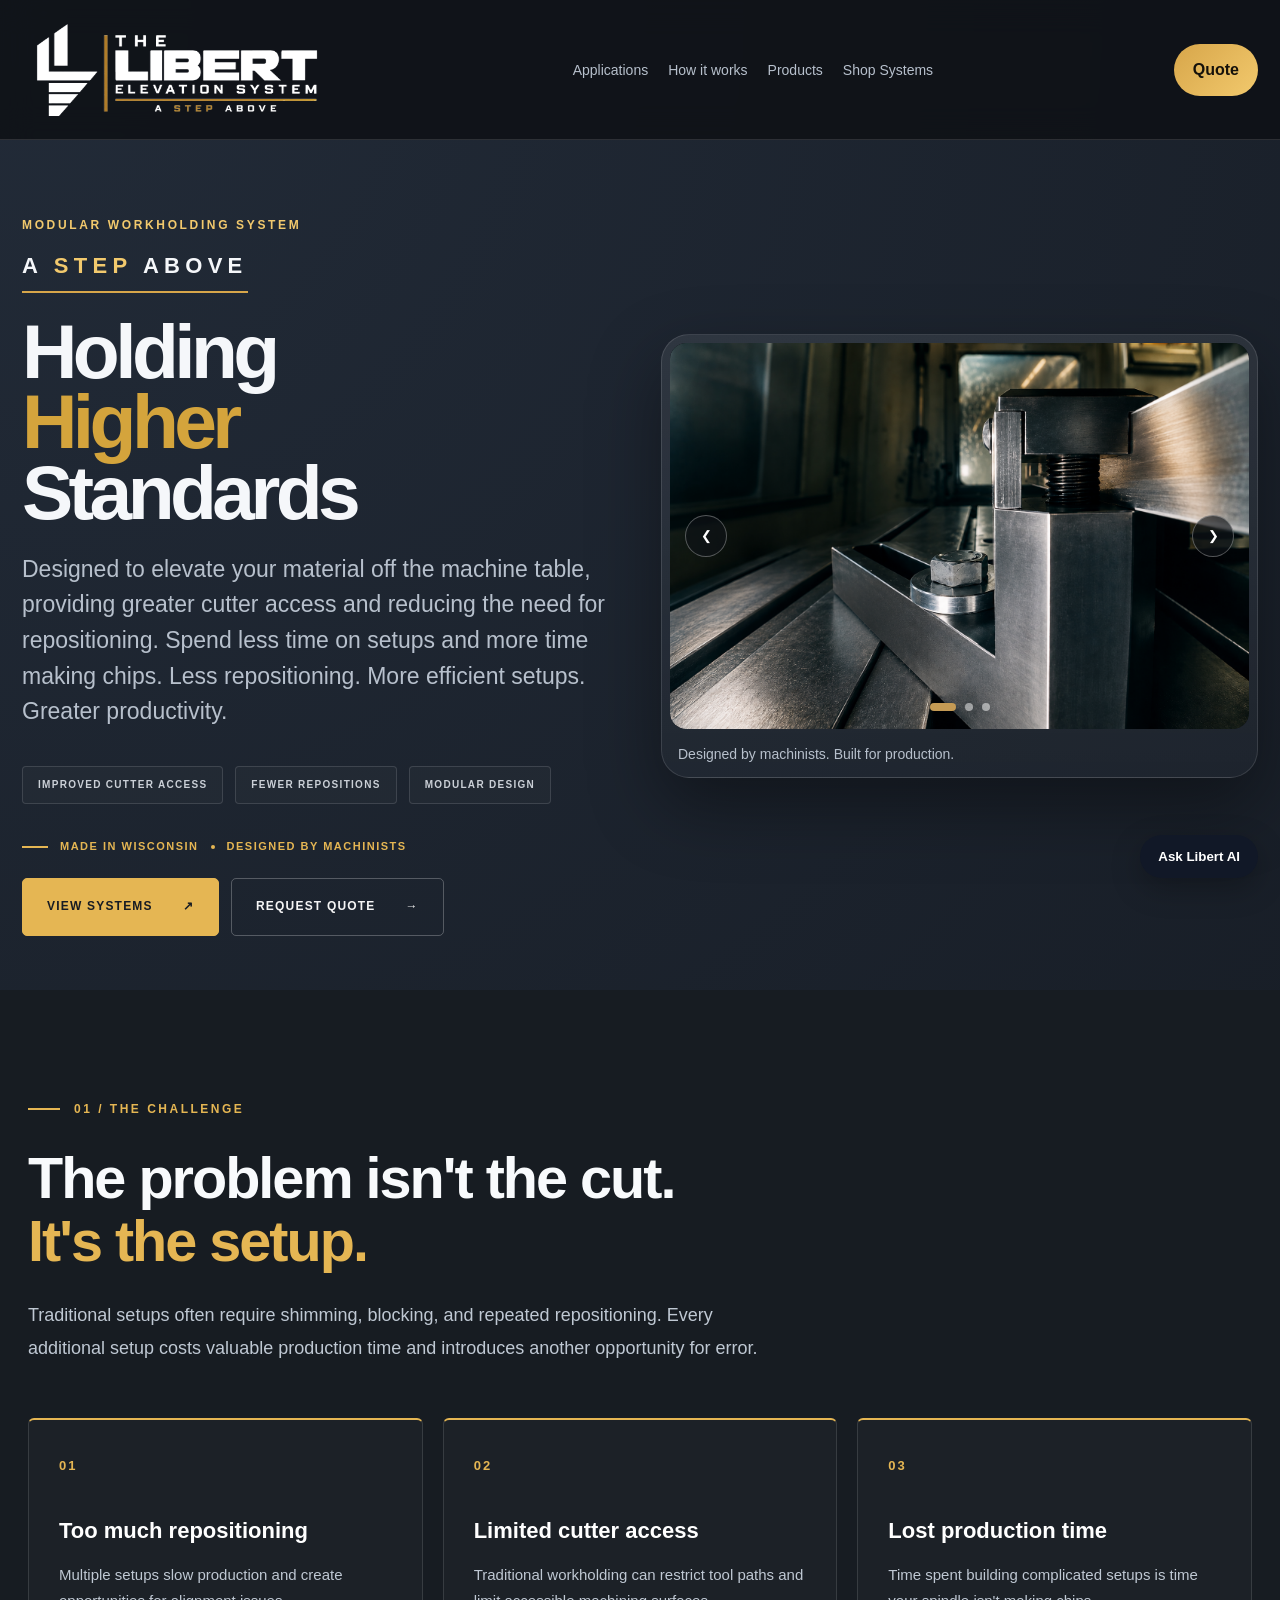
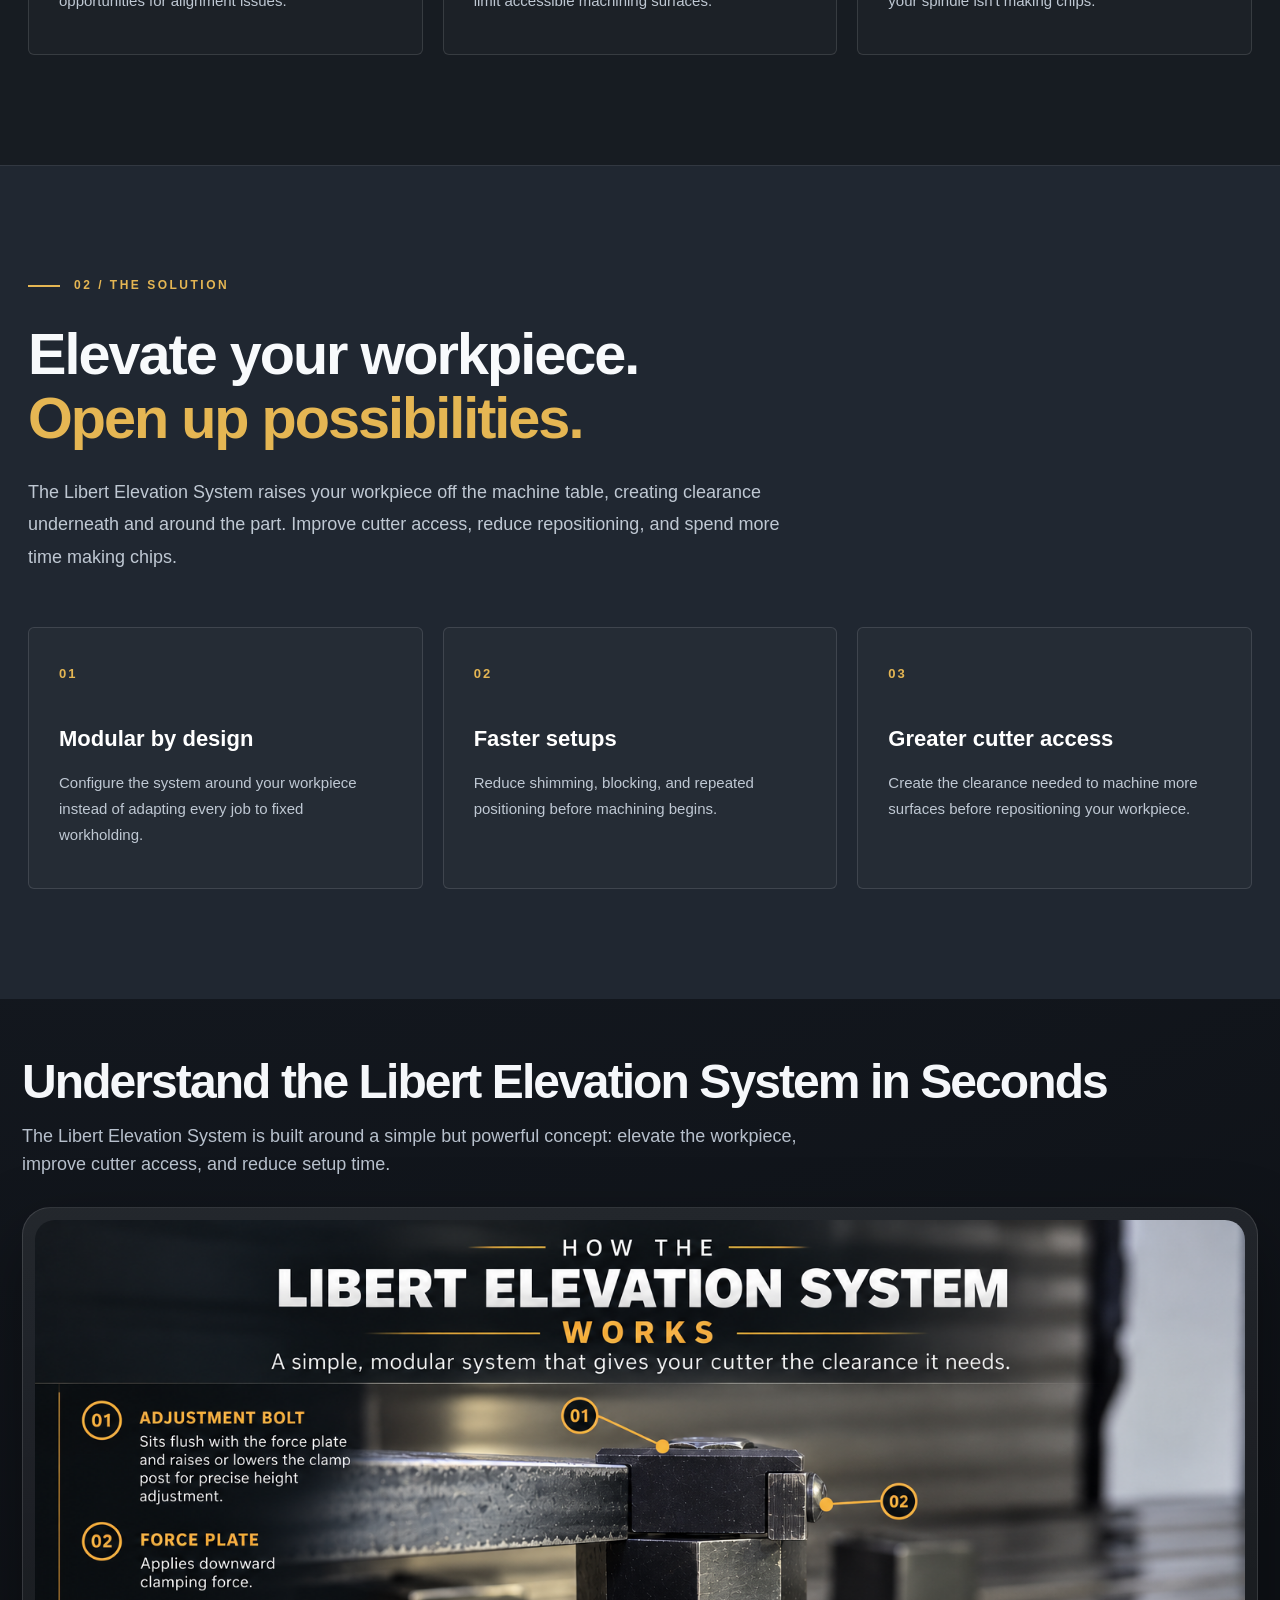
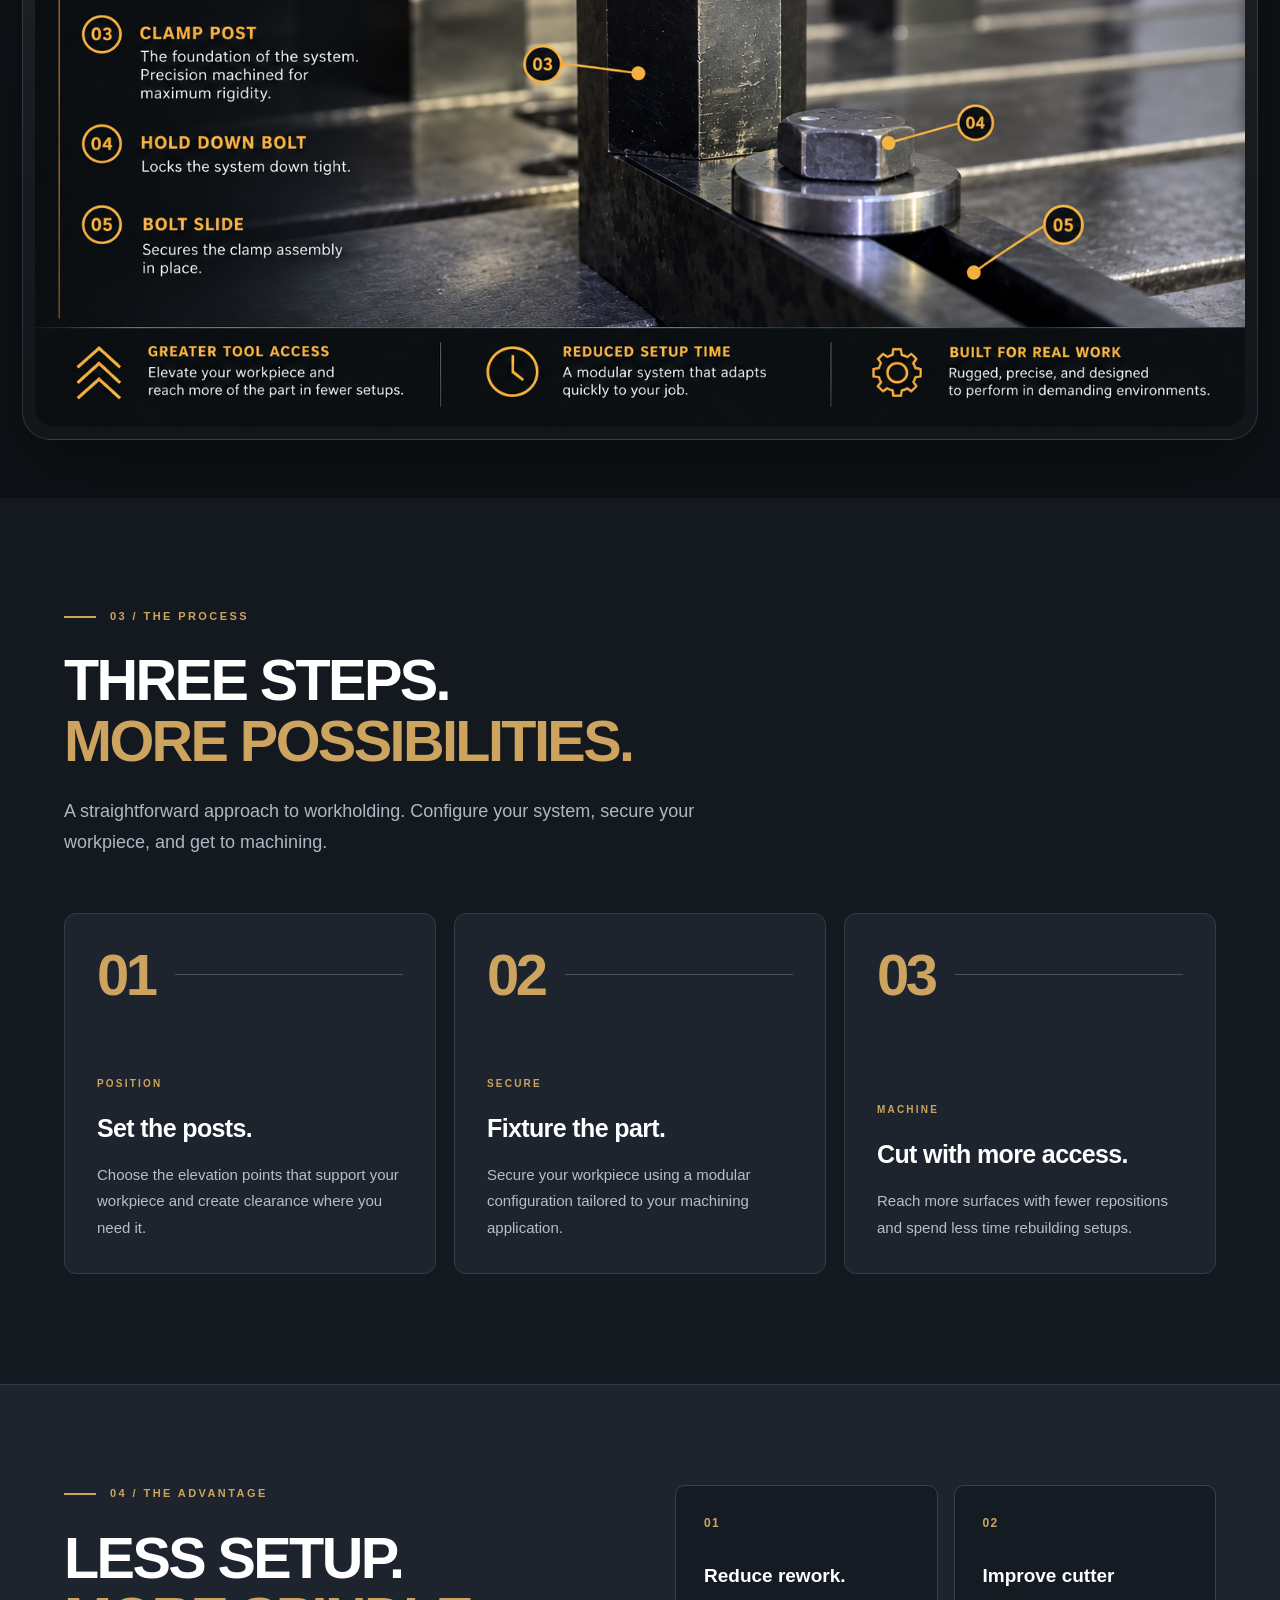
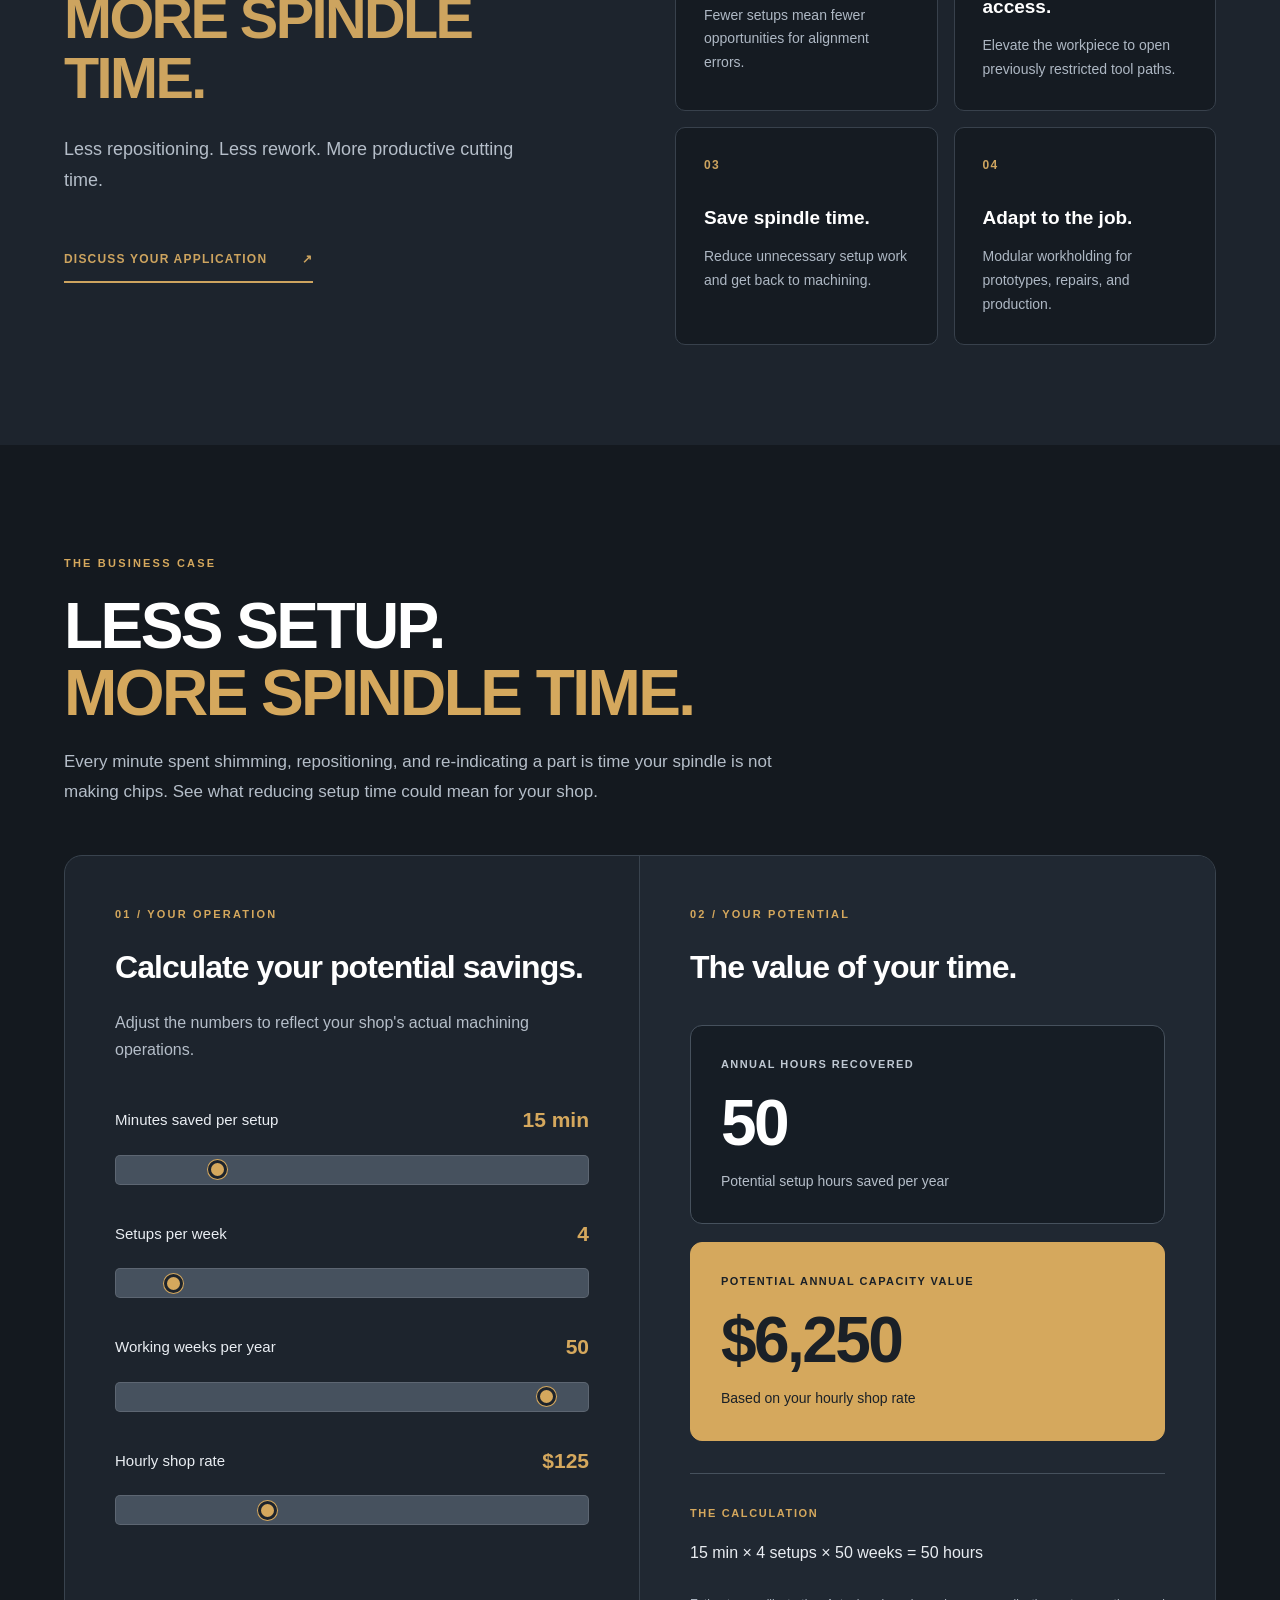
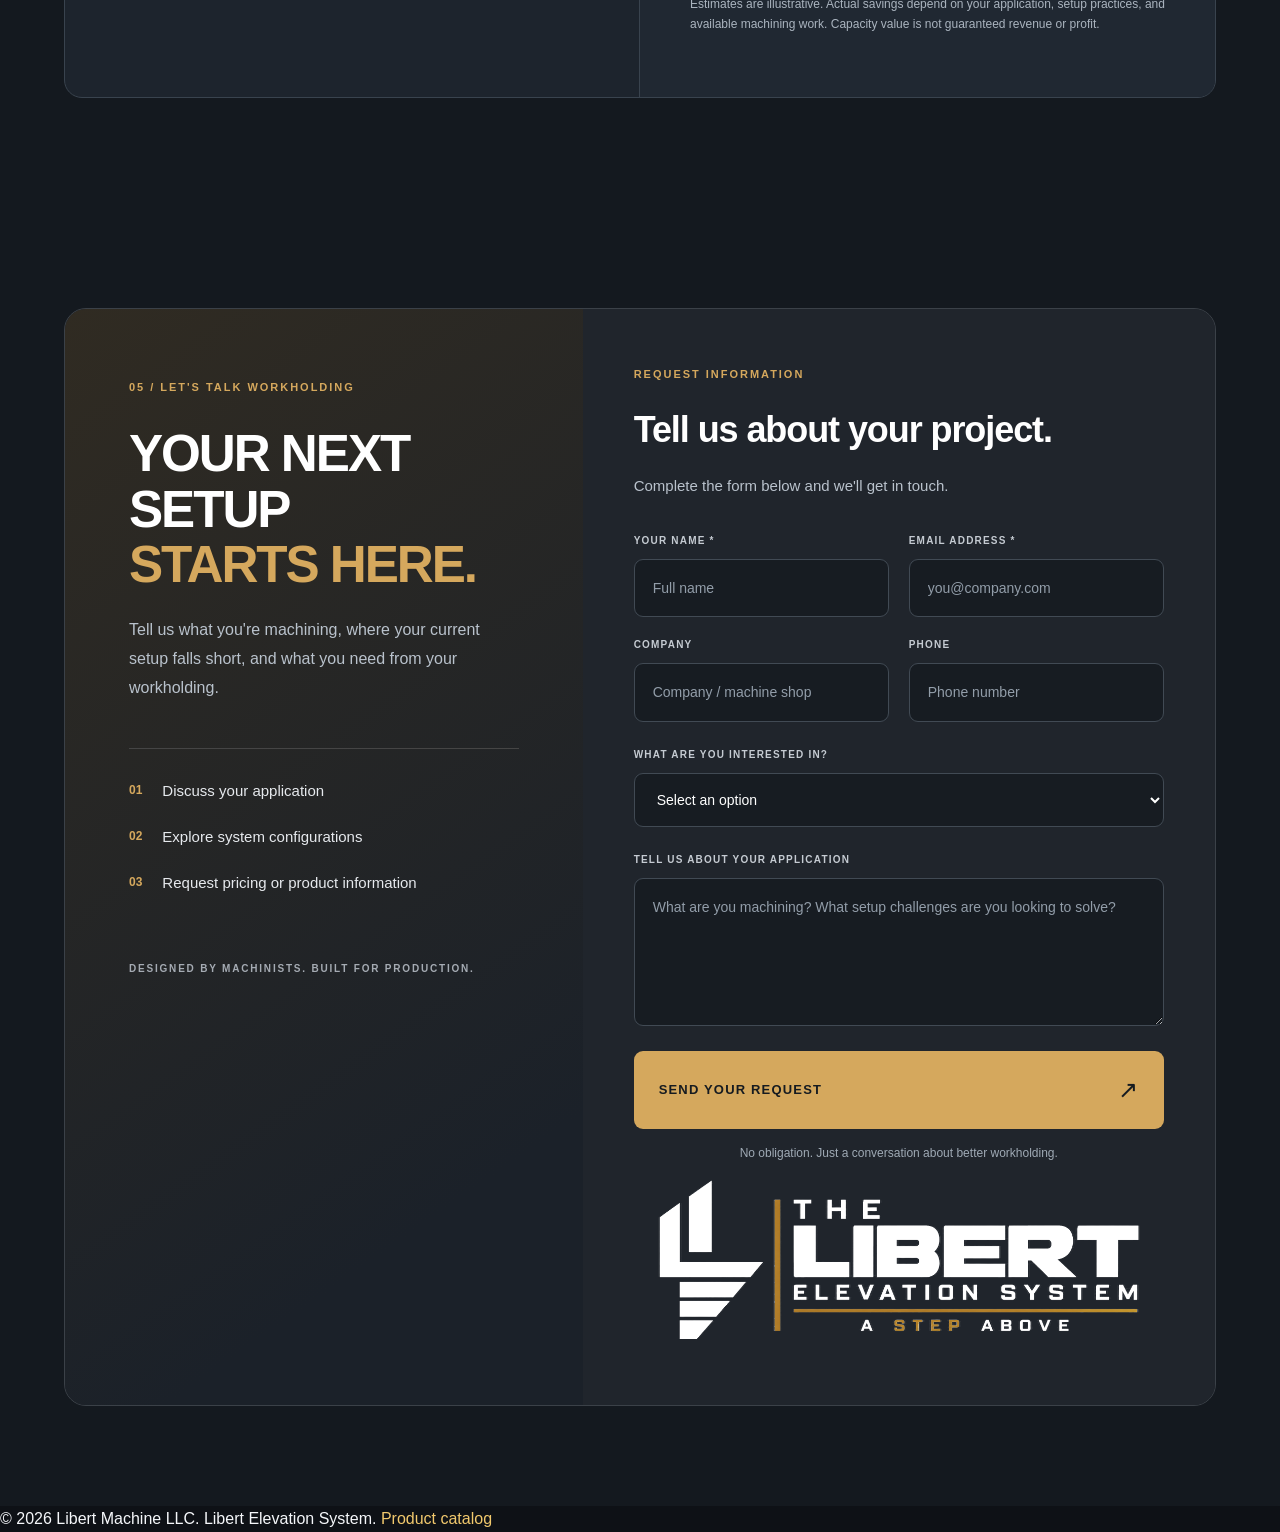
==== commit c34def55: "Add ROI calculator and premium quote section" ====
--- a/index.html
+++ b/index.html
@@ -1,12 +1,8 @@
 <!DOCTYPE html>
 <html lang="en">
 <head>
-  <meta charset="UTF-8" />
-  <meta name="viewport" content="width=device-width, initial-scale=1.0" />
-  <title>Libert Elevation System | Modular Workholding</title>
-  <meta name="description" content="The Libert Elevation System is a modular workholding platform designed to reduce setup time, increase cutting access, and minimize rework and repositioning." />
   <link rel="stylesheet" href="styles.css" />
-  <link rel="icon" href="LESfavicon3.png">
+  <link rel="icon" href="favicon.png" type="image/png">
    <meta charset="UTF-8" />
   <meta name="viewport" content="width=device-width, initial-scale=1.0" />
 
@@ -14,28 +10,18 @@
 
   <meta name="description"
         content="The Libert Elevation System is a modular workholding platform designed to reduce setup time, increase cutting access, and minimize rework and repositioning." />
-
-  <!-- Favicon -->
-  <link rel="icon" href="favicon.png" type="image/png">
 
   <!-- Open Graph -->
   <meta property="og:title" content="Libert Elevation System">
   <meta property="og:description"
         content="Reduce setup time, improve cutter access, and machine more in fewer setups with the Libert Elevation System.">
-  <meta property="og:image"
-        content="https://yourdomain.com/les-social-image.jpg">
   <meta property="og:type" content="website">
-  <meta property="og:url"
-        content="https://yourdomain.com">
         <meta name="twitter:card" content="summary_large_image">
 <meta name="twitter:title" content="Libert Elevation System">
 <meta name="twitter:description"
       content="Modular workholding designed to reduce setup time and improve cutter access.">
-<meta name="twitter:image"
-      content="https://yourdomain.com/les-social-image.jpg">
-
-  <!-- Styles -->
-  <link rel="stylesheet" href="styles.css" />
+
+
 <script type="application/ld+json">
 {
   "@context": "https://schema.org",
@@ -57,7 +43,6 @@
   },
   "description": "The Libert Elevation System is a modular workholding platform designed to reduce setup time, improve cutter access, and help machine more surfaces before the part has to move.",
   "category": "CNC workholding system",
-  "url": "https://yourdomain.com",
   "image": "https://yourdomain.com/les-hero.png"
 }
 </script>
@@ -65,15 +50,7 @@
 <body>
   <nav class="nav">
     <div class="nav-inner">
-      <a class="logo-lockup" href="index.html">
-  <span class="logo-mark">LES</span>
-  <div>
-    <div>LIBERT</div>
-    <div style="font-size:12px;letter-spacing:2px;">
-      ELEVATION SYSTEM
-    </div>
-  </div>
-</a>
+      <a class="logo-lockup" href="index.html" aria-label="Libert Elevation System — Home"><img src="assets/les-full-logo-light.png" alt="The Libert Elevation System — A Step Above" width="460" height="165"></a>
       <div class="nav-links">
         <a href="#problem">Applications</a>
         <a href="#system-diagram">How it works</a>
@@ -85,80 +62,215 @@
   </nav>
 
   <main>
-    
+    <section class="hero">
+      <div class="hero-copy">
+        <div class="eyebrow">Modular Workholding System</div>
+        <div class="brand-tagline" aria-label="A Step Above">A <strong>STEP</strong> ABOVE</div>
+
+<h1>
+  Holding<br>
+  <span class="gold-text">Higher</span><br>
+  Standards
+</h1>
+
+        <p class="lead">
+  Designed to elevate your material off the machine table, providing greater cutter access and reducing the need for repositioning. Spend less time on setups and more time making chips.
+
+Less repositioning. More efficient setups. Greater productivity.
+</p>
+
+ <!-- PREMIUM HERO ACTIONS -->
+
+<div class="hero-actions">
+
+  <div class="hero-features">
+    <span>Improved Cutter Access</span>
+    <span>Fewer Repositions</span>
+    <span>Modular Design</span>
+  </div>
+
+  <div class="hero-origin">
+    <span class="origin-line"></span>
+    MADE IN WISCONSIN
+    <span class="origin-dot"></span>
+    DESIGNED BY MACHINISTS
+  </div>
+
+  <div class="hero-buttons">
+
+    <a href="catalog.html" class="hero-btn-primary">
+      VIEW SYSTEMS
+      <span aria-hidden="true">↗</span>
+    </a>
+
+    <a href="#quote" class="hero-btn-secondary">
+      REQUEST QUOTE
+      <span aria-hidden="true">→</span>
+    </a>
+
+  </div>
+
+</div>       
+
+</div>
+
+
+<div class="hero-card">
+
+  <div class="les-slideshow">
+
+    <div class="les-slide active">
+      <img src="les-hero.png"
+           alt="Libert Elevation System close-up">
+    </div>
+
+    <div class="les-slide">
+      <img src="assets/clamp-full-setup.jpeg"
+           alt="Libert Elevation System workholding">
+    </div>
+
+    <div class="les-slide">
+      <img src="assets/side-of-post.png"
+           alt="LES machining application">
+    </div>
+
+    <button class="slide-arrow prev"
+            aria-label="Previous slide">&#10094;</button>
+
+    <button class="slide-arrow next"
+            aria-label="Next slide">&#10095;</button>
+
+    <div class="slide-dots">
+      <button class="slide-dot active"
+              aria-label="Slide 1"></button>
+      <button class="slide-dot"
+              aria-label="Slide 2"></button>
+      <button class="slide-dot"
+              aria-label="Slide 3"></button>
+    </div>
+
+  </div>
+
+  <div class="caption">
+    Designed by machinists. Built for production.
+  </div>
+
+</div>
+
+</section>
+
    
-<section class="hero" id="home">
-  <div class="hero-copy">
-
-    <span class="hero-eyebrow">
-      PRECISION CNC WORKHOLDING
-    </span>
-
-    <h1>
-      ELEVATE<br>
-      WHAT'S <span>POSSIBLE.</span>
-    </h1>
-
-    <p class="hero-description">
-      Less time setting up. More time making chips.
-      The Libert Elevation System raises your
-      workpiece off the machine table, opening up
-      cutter access and reducing repositioning.
+<!-- THE CHALLENGE -->
+
+<section id="problem" class="premium-section challenge-section">
+  <div class="premium-container">
+
+    <div class="section-label">
+      <span class="label-line"></span>
+      01 / THE CHALLENGE
+    </div>
+
+    <h2 class="premium-heading">
+      The problem isn't the cut.
+      <span>It's the setup.</span>
+    </h2>
+
+    <p class="premium-description">
+      Traditional setups often require shimming, blocking,
+      and repeated repositioning. Every additional setup
+      costs valuable production time and introduces another
+      opportunity for error.
     </p>
 
-    <div class="hero-actions">
-      <a href="catalog.html" class="hero-btn-primary">
-        EXPLORE THE SYSTEM
-        <span aria-hidden="true">↗</span>
-      </a>
-
-      <a href="#system-diagram" class="hero-btn-secondary">
-        HOW IT WORKS
-      </a>
-    </div>
-
-    <div class="hero-features">
-      <span>01 / MODULAR DESIGN</span>
-      <span>02 / GREATER ACCESS</span>
-      <span>03 / FEWER SETUPS</span>
-    </div>
-
-  </div>
-
-  <div class="hero-visual">
-    <img
-      src="les-hero.png"
-      alt="Libert Elevation System CNC workholding"
-    >
-
-    <div class="hero-image-caption">
-      <span>ENGINEERED FOR ACCESS</span>
-      <span>BUILT FOR MACHINISTS</span>
-    </div>
-  </div>
-</section> 
-
-    <section id="problem" class="problem">
-      <div class="problem-inner">
-        <h2 class="section-title">The setup problem is not the cut. It is everything before the cut.</h2>
-        <p class="section-copy">Traditional setups often force machinists into shimming, blocking, multiple repositioning operations, re-indicating, and compromise tool access. Every extra setup adds time, cost, and another chance for error.</p>
-        <div class="grid-3">
-          <div class="card"><h3>Too much repositioning</h3><p>Multiple setups slow jobs down and create opportunities for alignment issues.</p></div>
-          <div class="card"><h3>Limited cutter access</h3><p>Low or crowded workholding can block tool paths and reduce usable cutting area.</p></div>
-          <div class="card"><h3>Lost production time</h3><p>Time spent building complicated setups is time the spindle is not making chips.</p></div>
-        </div>
-      </div>
-    </section>
-
-    <section id="solution">
-      <h2 class="section-title">The Libert Elevation System raises the workpiece and opens the setup.</h2>
-      <p class="section-copy">Built around modular posts and supporting components, the system creates clearance underneath and around the part, helping shops reduce setup time, improve access, and complete more work before the part needs to move.</p>
-      <div class="grid-3">
-        <div class="card"><h3>Modular by design</h3><p>Build the setup around the work instead of forcing every job into one fixed holding method.</p></div>
-        <div class="card"><h3>Faster startups</h3><p>Reduce setup decisions, shimming, blocking, and repeated positioning before cutting starts.</p></div>
-        <div class="card"><h3>More cutting area</h3><p>Increase clearance so more machining can happen in fewer operations.</p></div>
-      </div>
-    </section>
+    <div class="premium-grid">
+
+      <article class="premium-card">
+        <span class="card-number">01</span>
+        <h3>Too much repositioning</h3>
+        <p>
+          Multiple setups slow production and create
+          opportunities for alignment issues.
+        </p>
+      </article>
+
+      <article class="premium-card">
+        <span class="card-number">02</span>
+        <h3>Limited cutter access</h3>
+        <p>
+          Traditional workholding can restrict tool paths
+          and limit accessible machining surfaces.
+        </p>
+      </article>
+
+      <article class="premium-card">
+        <span class="card-number">03</span>
+        <h3>Lost production time</h3>
+        <p>
+          Time spent building complicated setups is
+          time your spindle isn't making chips.
+        </p>
+      </article>
+
+    </div>
+  </div>
+</section>
+
+
+<!-- THE SOLUTION -->
+
+<section id="solution" class="premium-section solution-section">
+  <div class="premium-container">
+
+    <div class="section-label">
+      <span class="label-line"></span>
+      02 / THE SOLUTION
+    </div>
+
+    <h2 class="premium-heading">
+      Elevate your workpiece.
+      <span>Open up possibilities.</span>
+    </h2>
+
+    <p class="premium-description">
+      The Libert Elevation System raises your workpiece
+      off the machine table, creating clearance underneath
+      and around the part. Improve cutter access, reduce
+      repositioning, and spend more time making chips.
+    </p>
+
+    <div class="premium-grid">
+
+      <article class="premium-card">
+        <span class="card-number">01</span>
+        <h3>Modular by design</h3>
+        <p>
+          Configure the system around your workpiece
+          instead of adapting every job to fixed workholding.
+        </p>
+      </article>
+
+      <article class="premium-card">
+        <span class="card-number">02</span>
+        <h3>Faster setups</h3>
+        <p>
+          Reduce shimming, blocking, and repeated
+          positioning before machining begins.
+        </p>
+      </article>
+
+      <article class="premium-card">
+        <span class="card-number">03</span>
+        <h3>Greater cutter access</h3>
+        <p>
+          Create the clearance needed to machine more
+          surfaces before repositioning your workpiece.
+        </p>
+      </article>
+
+    </div>
+  </div>
+</section>
+
 <section id="system-diagram">
     <h2 class="section-title">
         Understand the Libert Elevation System in Seconds
@@ -171,76 +283,433 @@
 
     <div class="diagram-card">
         <img
-            src="les-how-it-works-infographic.png"
+            src="assets/how-it-works-diagram.png"
             alt="Libert Elevation System component breakdown"
         >
     </div>
 </section>
-    <section id="how" class="steps">
-      <h2 class="section-title">How it works</h2>
-      <p class="section-copy">A simple setup flow for shops that need practical, flexible workholding.</p>
-      <div class="grid-3">
-        <div class="card step"><h3>Set the posts</h3><p>Choose the elevation points that support the part and create access where you need it.</p></div>
-        <div class="card step"><h3>Fixture the part</h3><p>Secure the workpiece using the configuration that best fits the job.</p></div>
-        <div class="card step"><h3>Cut with more access</h3><p>Machine more surfaces with less repositioning and less wasted setup time.</p></div>
-      </div>
-    </section>
-
-    <section id="benefits" class="split">
-      <div class="quote-box"><p>Less repositioning. Less rework. More productive cutting time.</p></div>
-      <div class="feature-list">
-        <div class="feature"><strong>Reduce rework:</strong> Fewer setups can mean fewer chances for stack-up error and alignment mistakes.</div>
-        <div class="feature"><strong>Improve access:</strong> Raise and support parts to open tool paths that are harder to reach in traditional workholding.</div>
-        <div class="feature"><strong>Save spindle time:</strong> Get from setup to cut faster with a repeatable modular system.</div>
-        <div class="feature"><strong>Adapt to the job:</strong> Useful for prototypes, one-offs, repairs, and production work.</div>
-      </div>
-    </section>
-<section id="roi">
+    
+
+<!-- HOW IT WORKS -->
+
+<section id="how" class="les-process">
+
+  <div class="les-process-header">
+    <div class="les-section-label">
+      <span></span>
+      03 / THE PROCESS
+    </div>
+
+    <h2>
+      THREE STEPS.
+      <span>MORE POSSIBILITIES.</span>
+    </h2>
+
+    <p>
+      A straightforward approach to workholding.
+      Configure your system, secure your workpiece,
+      and get to machining.
+    </p>
+  </div>
+
+  <div class="les-process-grid">
+
+    <article class="les-process-card">
+      <div class="les-process-top">
+        <span class="les-process-number">01</span>
+        <span class="les-process-line"></span>
+      </div>
+
+      <div class="les-process-content">
+        <span class="les-process-tag">POSITION</span>
+        <h3>Set the posts.</h3>
+        <p>
+          Choose the elevation points that support
+          your workpiece and create clearance
+          where you need it.
+        </p>
+      </div>
+    </article>
+
+    <article class="les-process-card">
+      <div class="les-process-top">
+        <span class="les-process-number">02</span>
+        <span class="les-process-line"></span>
+      </div>
+
+      <div class="les-process-content">
+        <span class="les-process-tag">SECURE</span>
+        <h3>Fixture the part.</h3>
+        <p>
+          Secure your workpiece using a modular
+          configuration tailored to your
+          machining application.
+        </p>
+      </div>
+    </article>
+
+    <article class="les-process-card">
+      <div class="les-process-top">
+        <span class="les-process-number">03</span>
+        <span class="les-process-line"></span>
+      </div>
+
+      <div class="les-process-content">
+        <span class="les-process-tag">MACHINE</span>
+        <h3>Cut with more access.</h3>
+        <p>
+          Reach more surfaces with fewer
+          repositions and spend less time
+          rebuilding setups.
+        </p>
+      </div>
+    </article>
+
+  </div>
+
+</section>
+
+
+<!-- THE ADVANTAGE -->
+
+<section id="benefits" class="les-advantage">
+
+  <div class="les-advantage-main">
+
+    <div class="les-section-label">
+      <span></span>
+      04 / THE ADVANTAGE
+    </div>
+
+    <h2>
+      LESS SETUP.
+      <span>MORE SPINDLE TIME.</span>
+    </h2>
+
+    <p>
+      Less repositioning. Less rework.
+      More productive cutting time.
+    </p>
+
+    <a href="#quote" class="les-advantage-link">
+      DISCUSS YOUR APPLICATION
+      <span aria-hidden="true">↗</span>
+    </a>
+
+  </div>
+
+  <div class="les-advantage-grid">
+
+    <article class="les-benefit">
+      <span class="les-benefit-number">01</span>
+      <div>
+        <h3>Reduce rework.</h3>
+        <p>
+          Fewer setups mean fewer opportunities
+          for alignment errors.
+        </p>
+      </div>
+    </article>
+
+    <article class="les-benefit">
+      <span class="les-benefit-number">02</span>
+      <div>
+        <h3>Improve cutter access.</h3>
+        <p>
+          Elevate the workpiece to open
+          previously restricted tool paths.
+        </p>
+      </div>
+    </article>
+
+    <article class="les-benefit">
+      <span class="les-benefit-number">03</span>
+      <div>
+        <h3>Save spindle time.</h3>
+        <p>
+          Reduce unnecessary setup work
+          and get back to machining.
+        </p>
+      </div>
+    </article>
+
+    <article class="les-benefit">
+      <span class="les-benefit-number">04</span>
+      <div>
+        <h3>Adapt to the job.</h3>
+        <p>
+          Modular workholding for prototypes,
+          repairs, and production.
+        </p>
+      </div>
+    </article>
+
+  </div>
+
+</section>
+
+
+<section id="roi" class="les-roi">
+
+  <div class="roi-heading">
+    <span class="roi-eyebrow">THE BUSINESS CASE</span>
+
     <h2 class="section-title">
-        The Financial Impact of Better Workholding
+      LESS SETUP.
+      <span>MORE SPINDLE TIME.</span>
     </h2>
 
     <p class="section-copy">
-        Every minute spent shimming, repositioning, and re-indicating a part is
-        time your spindle is not making chips. The Libert Elevation System is
-        designed to reduce setup time and increase productive machining hours.
+      Every minute spent shimming, repositioning, and
+      re-indicating a part is time your spindle is not
+      making chips. See what reducing setup time could
+      mean for your shop.
     </p>
-
-    <div class="diagram-card">
-        <img
-            src="les-roi-infographic.png"
-            alt="Libert Elevation System ROI infographic"
-        >
-    </div>
-</section>
-    <section id="quote">
-      <div class="cta">
-        <div>
-          <h2>Request a quote or product info.</h2>
-          <p>Tell us what you machine, what setup problems slow you down, and what kind of access you need.</p>
-          <p><strong>Designed by machinists for real shop-floor setup problems.</strong></p>
+  </div>
+
+  <div class="roi-calculator">
+
+    <div class="roi-inputs">
+      <span class="roi-eyebrow">01 / YOUR OPERATION</span>
+
+      <h3>Calculate your potential savings.</h3>
+
+      <p>
+        Adjust the numbers to reflect your shop's
+        actual machining operations.
+      </p>
+
+      <div class="roi-field">
+        <label for="roiMinutes">
+          Minutes saved per setup
+          <strong><span id="minutesValue">15</span> min</strong>
+        </label>
+        <input type="range" id="roiMinutes"
+               min="5" max="60" step="5" value="15">
+      </div>
+
+      <div class="roi-field">
+        <label for="roiSetups">
+          Setups per week
+          <strong id="setupsValue">4</strong>
+        </label>
+        <input type="range" id="roiSetups"
+               min="1" max="40" value="4">
+      </div>
+
+      <div class="roi-field">
+        <label for="roiWeeks">
+          Working weeks per year
+          <strong id="weeksValue">50</strong>
+        </label>
+        <input type="range" id="roiWeeks"
+               min="1" max="52" value="50">
+      </div>
+
+      <div class="roi-field">
+        <label for="roiRate">
+          Hourly shop rate
+          <strong>$<span id="rateValue">125</span></strong>
+        </label>
+        <input type="range" id="roiRate"
+               min="50" max="300" step="5" value="125">
+      </div>
+    </div>
+
+    <div class="roi-results">
+      <span class="roi-eyebrow">02 / YOUR POTENTIAL</span>
+
+      <h3>The value of your time.</h3>
+
+      <div class="roi-result-card">
+        <span>ANNUAL HOURS RECOVERED</span>
+        <strong id="roiHours">50</strong>
+        <p>Potential setup hours saved per year</p>
+      </div>
+
+      <div class="roi-result-card roi-result-gold">
+        <span>POTENTIAL ANNUAL CAPACITY VALUE</span>
+        <strong id="roiSavings">$6,250</strong>
+        <p>Based on your hourly shop rate</p>
+      </div>
+
+      <div class="roi-formula">
+        <span>THE CALCULATION</span>
+        <p id="roiFormula">
+          15 min × 4 setups × 50 weeks = 50 hours
+        </p>
+      </div>
+
+      <p class="roi-disclaimer">
+        Estimates are illustrative. Actual savings
+        depend on your application, setup practices,
+        and available machining work. Capacity value
+        is not guaranteed revenue or profit.
+      </p>
+    </div>
+
+  </div>
+
+</section>    
+    
+
+<section id="quote" class="les-quote">
+  <div class="les-quote-container">
+
+    <div class="les-quote-intro">
+      <span class="les-quote-eyebrow">
+        05 / LET'S TALK WORKHOLDING
+      </span>
+
+      <h2>
+        YOUR NEXT SETUP
+        <span>STARTS HERE.</span>
+      </h2>
+
+      <p>
+        Tell us what you're machining, where your
+        current setup falls short, and what you need
+        from your workholding.
+      </p>
+
+      <div class="les-quote-divider"></div>
+
+      <div class="les-quote-feature">
+        <span>01</span>
+        <p>Discuss your application</p>
+      </div>
+
+      <div class="les-quote-feature">
+        <span>02</span>
+        <p>Explore system configurations</p>
+      </div>
+
+      <div class="les-quote-feature">
+        <span>03</span>
+        <p>Request pricing or product information</p>
+      </div>
+
+      <div class="les-quote-origin">
+        DESIGNED BY MACHINISTS.
+        BUILT FOR PRODUCTION.
+      </div>
+    </div>
+
+    <div class="les-quote-form-panel">
+      <span class="les-quote-eyebrow">
+        REQUEST INFORMATION
+      </span>
+
+      <h3>Tell us about your project.</h3>
+
+      <p class="les-quote-form-description">
+        Complete the form below and we'll get in touch.
+      </p>
+
+      <form
+        action="https://formspree.io/f/xpqelgld"
+        method="POST"
+        class="les-quote-form"
+      >
+
+        <div class="les-quote-form-grid">
+          <div class="les-quote-field">
+            <label for="quote-name">YOUR NAME *</label>
+            <input
+              id="quote-name"
+              type="text"
+              name="name"
+              placeholder="Full name"
+              autocomplete="name"
+              required
+            >
+          </div>
+
+          <div class="les-quote-field">
+            <label for="quote-email">EMAIL ADDRESS *</label>
+            <input
+              id="quote-email"
+              type="email"
+              name="email"
+              placeholder="you@company.com"
+              autocomplete="email"
+              required
+            >
+          </div>
+
+          <div class="les-quote-field">
+            <label for="quote-company">COMPANY</label>
+            <input
+              id="quote-company"
+              type="text"
+              name="company"
+              placeholder="Company / machine shop"
+              autocomplete="organization"
+            >
+          </div>
+
+          <div class="les-quote-field">
+            <label for="quote-phone">PHONE</label>
+            <input
+              id="quote-phone"
+              type="tel"
+              name="phone"
+              placeholder="Phone number"
+              autocomplete="tel"
+            >
+          </div>
         </div>
-        <form action="https://formspree.io/f/xpqelgld" method="POST">
-          <div class="form-grid">
-            <input type="text" name="name" placeholder="Name" required />
-            <input type="email" name="email" placeholder="Email" required />
-          </div>
-          <div class="form-grid">
-            <input type="text" name="company" placeholder="Company / shop" />
-            <input type="tel" name="phone" placeholder="Phone" />
-          </div>
-          <select name="interest">
-            <option value="">What are you interested in?</option>
+
+        <div class="les-quote-field">
+          <label for="quote-interest">
+            WHAT ARE YOU INTERESTED IN?
+          </label>
+
+          <select id="quote-interest" name="interest">
+            <option value="">
+              Select an option
+            </option>
             <option>Starter system</option>
             <option>Individual components</option>
             <option>Custom configuration</option>
             <option>Distributor / dealer info</option>
           </select>
-          <textarea name="message" placeholder="What are you machining? What setup problem are you trying to solve?"></textarea>
-          <button class="btn btn-primary" type="submit">Send quote request</button>
-        </form>
-      </div>
-    </section>
+        </div>
+
+        <div class="les-quote-field">
+          <label for="quote-message">
+            TELL US ABOUT YOUR APPLICATION
+          </label>
+
+          <textarea
+            id="quote-message"
+            name="message"
+            rows="5"
+            placeholder="What are you machining? What setup challenges are you looking to solve?"
+          ></textarea>
+        </div>
+
+        <button type="submit" class="les-quote-submit">
+          SEND YOUR REQUEST
+          <span aria-hidden="true">↗</span>
+        </button>
+
+        <p class="les-quote-note">
+          No obligation. Just a conversation about
+          better workholding.
+        </p>
+
+      </form>
+    
+   <div class="les-quote-logo">
+  <img
+    src="assets/les-full-logo-light.png"
+    alt="Libert Elevation System"
+  >
+</div> 
+</div>
+</div>
+</section>
   </main>
 
   <footer>
@@ -291,5 +760,109 @@
     messages.scrollTop = messages.scrollHeight;
   }
 </script>
+
+<script>
+document.querySelectorAll(".les-slideshow").forEach(slideshow => {
+  const slides = [...slideshow.querySelectorAll(".les-slide")];
+  const dots = [...slideshow.querySelectorAll(".slide-dot")];
+  let current = 0;
+  let timer;
+
+  function showSlide(index) {
+    current = (index + slides.length) % slides.length;
+
+    slides.forEach((slide, i) => {
+      slide.classList.toggle("active", i === current);
+    });
+
+    dots.forEach((dot, i) => {
+      dot.classList.toggle("active", i === current);
+    });
+  }
+
+  function startAutoplay() {
+    clearInterval(timer);
+    timer = setInterval(() => {
+      showSlide(current + 1);
+    }, 5000);
+  }
+
+  slideshow.querySelector(".next").addEventListener("click", () => {
+    showSlide(current + 1);
+    startAutoplay();
+  });
+
+  slideshow.querySelector(".prev").addEventListener("click", () => {
+    showSlide(current - 1);
+    startAutoplay();
+  });
+
+  dots.forEach((dot, i) => {
+    dot.addEventListener("click", () => {
+      showSlide(i);
+      startAutoplay();
+    });
+  });
+
+  showSlide(0);
+  startAutoplay();
+});
+</script>
+
+<script>
+document.addEventListener("DOMContentLoaded", () => {
+
+  const minutes = document.getElementById("roiMinutes");
+  const setups = document.getElementById("roiSetups");
+  const weeks = document.getElementById("roiWeeks");
+  const rate = document.getElementById("roiRate");
+
+  if (!minutes || !setups || !weeks || !rate) return;
+
+  const currency = new Intl.NumberFormat("en-US", {
+    style: "currency",
+    currency: "USD",
+    maximumFractionDigits: 0
+  });
+
+  function updateROI() {
+    const m = Number(minutes.value);
+    const s = Number(setups.value);
+    const w = Number(weeks.value);
+    const r = Number(rate.value);
+
+    const hours = (m * s * w) / 60;
+    const value = hours * r;
+
+    document.getElementById("minutesValue").textContent = m;
+    document.getElementById("setupsValue").textContent = s;
+    document.getElementById("weeksValue").textContent = w;
+    document.getElementById("rateValue").textContent = r;
+
+    document.getElementById("roiHours").textContent =
+      hours.toLocaleString("en-US", {
+        maximumFractionDigits: 1
+      });
+
+    document.getElementById("roiSavings").textContent =
+      currency.format(value);
+
+    document.getElementById("roiFormula").textContent =
+      `${m} min × ${s} setups × ${w} weeks = ` +
+      `${hours.toLocaleString("en-US", {
+        maximumFractionDigits: 1
+      })} hours`;
+  }
+
+  [minutes, setups, weeks, rate].forEach(input => {
+    input.addEventListener("input", updateROI);
+  });
+
+  updateROI();
+
+});
+
+</script>
 </body>
 </html>
+
--- a/styles.css
+++ b/styles.css
@@ -368,6 +368,11 @@
   justify-self: start;
 }
 footer a { color:var(--accent-2); }
+
+.gold-text {
+  color: #D4A43C;
+}
+
 @media (max-width: 860px) {
   .hero, 
   .split, 
@@ -448,186 +453,1172 @@
   }
 }
 
-
-/* =========================================
-   LES HOMEPAGE — NEW HERO
-========================================= */
-
-.hero {
-  max-width: 1600px;
-  min-height: 720px;
-  margin: 0 auto;
-  padding: 90px 5%;
-  display: grid;
-  grid-template-columns: 1fr 1.1fr;
-  align-items: center;
-  gap: 60px;
-}
-
-.hero-copy {
-  position: relative;
-  z-index: 2;
-}
-
-.hero-eyebrow {
-  display: inline-block;
-  color: #c49a54;
-  font-size: 12px;
-  font-weight: 800;
-  letter-spacing: 0.24em;
-  margin-bottom: 30px;
-}
-
-.hero h1 {
-  max-width: none;
-  margin: 0 0 30px;
-  font-size: clamp(48px, 5.4vw, 86px);
-  font-weight: 900;
-  line-height: 1.02;
-  letter-spacing: -0.055em;
-  text-transform: uppercase;
-}
-
-.hero h1 span {
-  color: #c49a54;
-}
-
-.hero-description {
-  max-width: 530px;
-  color: #b9c0ca;
-  font-size: 18px;
-  line-height: 1.8;
-  margin-bottom: 38px;
-}
+/* 2026 Libert Elevation System identity */
+.logo-lockup { display:flex; align-items:center; flex:0 1 310px; min-width:0; }
+.logo-lockup img { width:100%; max-width:310px; height:auto; object-fit:contain; }
+.nav-inner { min-height:90px; }
+.brand-tagline { display:inline-block; margin:12px 0 23px; padding-bottom:8px; border-bottom:2px solid var(--accent); color:var(--text); font-size:clamp(16px,2vw,22px); font-weight:800; letter-spacing:.24em; }
+.brand-tagline strong { color:var(--accent-2); }
+.hero-copy .eyebrow { margin-bottom:0; }
+@media(max-width:860px) { .logo-lockup { flex-basis:210px; } .logo-lockup img { max-width:210px; } .nav-inner { min-height:74px; } .brand-tagline { letter-spacing:.13em; } }
+@media(max-width:380px) { .logo-lockup { flex-basis:175px; } .logo-lockup img { max-width:175px; } }
+
+/* PREMIUM HERO ACTIONS */
 
 .hero-actions {
+  margin-top: 36px;
+  max-width: 650px;
+}
+
+/* FEATURES */
+
+.hero-features {
   display: flex;
   flex-wrap: wrap;
-  gap: 14px;
-  margin-bottom: 65px;
+  gap: 12px;
+  margin-bottom: 34px;
+}
+
+.hero-features span {
+  padding: 10px 15px;
+  border: 1px solid rgba(255,255,255,0.13);
+  border-radius: 4px;
+  background: rgba(255,255,255,0.025);
+
+  color: #cbd0d7;
+  font-size: 10px;
+  font-weight: 700;
+  letter-spacing: 1.3px;
+  text-transform: uppercase;
+}
+
+/* WISCONSIN ORIGIN */
+
+.hero-origin {
+  display: flex;
+  align-items: center;
+  flex-wrap: wrap;
+  gap: 12px;
+
+  margin-bottom: 22px;
+
+  color: #e5b653;
+  font-size: 11px;
+  font-weight: 800;
+  letter-spacing: 1.5px;
+}
+
+.origin-line {
+  width: 26px;
+  height: 2px;
+  background: #e5b653;
+}
+
+.origin-dot {
+  width: 4px;
+  height: 4px;
+  border-radius: 50%;
+  background: #e5b653;
+}
+
+/* BUTTONS */
+
+.hero-buttons {
+  display: flex;
+  flex-wrap: wrap;
+  gap: 12px;
 }
 
 .hero-btn-primary,
 .hero-btn-secondary {
   display: inline-flex;
   align-items: center;
-  justify-content: center;
-  gap: 22px;
-  min-height: 54px;
-  padding: 15px 25px;
+  justify-content: space-between;
+  gap: 30px;
+
+  min-height: 58px;
+  padding: 0 24px;
+
+  border-radius: 5px;
+
   font-size: 12px;
   font-weight: 800;
-  letter-spacing: 0.09em;
-  border-radius: 3px;
-  transition: 0.25s ease;
+  letter-spacing: 1.2px;
+  text-decoration: none;
+
+  transition:
+    background 0.25s ease,
+    border-color 0.25s ease,
+    transform 0.25s ease;
 }
 
 .hero-btn-primary {
-  background: #c49a54;
-  color: #11151b;
+  background: #e5b653;
+  color: #171c23;
+  border: 1px solid #e5b653;
 }
 
 .hero-btn-primary:hover {
-  background: #e0b66c;
+  background: #f3cb77;
+  border-color: #f3cb77;
   transform: translateY(-2px);
 }
 
 .hero-btn-secondary {
-  border: 1px solid #555c65;
+  background: transparent;
   color: #f5f5f5;
+  border: 1px solid rgba(255,255,255,0.25);
 }
 
 .hero-btn-secondary:hover {
-  border-color: #c49a54;
-  color: #c49a54;
-}
-
-.hero-features {
+  background: rgba(255,255,255,0.06);
+  border-color: #e5b653;
+  transform: translateY(-2px);
+}
+
+/* MOBILE */
+
+@media (max-width: 600px) {
+  .hero-features {
+    gap: 8px;
+  }
+
+  .hero-features span {
+    font-size: 9px;
+    padding: 9px 11px;
+  }
+
+  .hero-origin {
+    font-size: 10px;
+    line-height: 1.8;
+  }
+
+  .hero-buttons {
+    flex-direction: column;
+  }
+
+  .hero-btn-primary,
+  .hero-btn-secondary {
+    width: 100%;
+  }
+}
+
+/* PREMIUM CONTENT SECTIONS */
+
+.premium-section {
+  padding: 110px 28px;
+  color: #f8fafc;
+}
+
+.challenge-section {
+  background: #171c22;
+}
+
+.solution-section {
+  background: #202731;
+  border-top: 1px solid rgba(255,255,255,0.08);
+}
+
+.premium-container {
+  max-width: 1360px;
+  margin: 0 auto;
+}
+
+/* SECTION LABEL */
+
+.section-label {
   display: flex;
-  flex-wrap: wrap;
+  align-items: center;
+  gap: 14px;
+  margin-bottom: 28px;
+
+  color: #e5b653;
+  font-size: 12px;
+  font-weight: 800;
+  letter-spacing: 2.5px;
+}
+
+.label-line {
+  width: 32px;
+  height: 2px;
+  background: #e5b653;
+}
+
+/* HEADINGS */
+
+.premium-heading {
+  max-width: 1050px;
+  margin: 0 0 26px;
+
+  font-size: clamp(36px, 4.5vw, 64px);
+  font-weight: 850;
+  line-height: 1.1;
+  letter-spacing: -2px;
+}
+
+.premium-heading span {
+  display: block;
+  color: #e5b653;
+}
+
+.premium-description {
+  max-width: 760px;
+  margin: 0 0 54px;
+
+  color: #bfc8d3;
+  font-size: 18px;
+  line-height: 1.8;
+}
+
+/* FEATURE GRID */
+
+.premium-grid {
+  display: grid;
+  grid-template-columns: repeat(3, minmax(0, 1fr));
   gap: 20px;
-  padding-top: 25px;
-  border-top: 1px solid rgba(255,255,255,0.14);
-  color: #929ba7;
-  font-size: 10px;
-  font-weight: 700;
-  letter-spacing: 0.09em;
-}
-
-.hero-visual {
+}
+
+.premium-card {
   position: relative;
   min-width: 0;
-}
-
-.hero-visual img {
+  padding: 36px 30px 40px;
+
+  background: rgba(255,255,255,0.025);
+  border: 1px solid rgba(255,255,255,0.12);
+  border-radius: 6px;
+
+  transition:
+    transform 0.3s ease,
+    border-color 0.3s ease,
+    background 0.3s ease;
+}
+
+.challenge-section .premium-card {
+  border-top: 2px solid #e5b653;
+}
+
+.premium-card:hover {
+  transform: translateY(-5px);
+  border-color: rgba(229,182,83,0.6);
+  background: rgba(255,255,255,0.045);
+}
+
+.card-number {
+  display: block;
+  margin-bottom: 40px;
+
+  color: #e5b653;
+  font-size: 13px;
+  font-weight: 800;
+  letter-spacing: 2px;
+}
+
+.premium-card h3 {
+  margin: 0 0 16px;
+
+  color: #ffffff;
+  font-size: 22px;
+  font-weight: 750;
+  line-height: 1.3;
+}
+
+.premium-card p {
+  margin: 0;
+
+  color: #bfc8d3;
+  font-size: 15px;
+  line-height: 1.75;
+}
+
+/* RESPONSIVE */
+
+@media (max-width: 900px) {
+  .premium-section {
+    padding: 75px 24px;
+  }
+
+  .premium-grid {
+    grid-template-columns: 1fr;
+  }
+
+  .premium-card {
+    padding: 28px;
+  }
+
+  .card-number {
+    margin-bottom: 22px;
+  }
+
+  .premium-heading {
+    letter-spacing: -1px;
+  }
+}
+
+@media (max-width: 600px) {
+  .premium-section {
+    padding: 65px 20px;
+  }
+
+  .premium-description {
+    font-size: 16px;
+    margin-bottom: 35px;
+  }
+
+  .premium-heading {
+    font-size: clamp(32px, 9vw, 44px);
+  }
+}
+
+@media (prefers-reduced-motion: reduce) {
+  .premium-card {
+    transition: none;
+  }
+
+  .premium-card:hover {
+    transform: none;
+  }
+}
+
+
+/* LES HERO SLIDESHOW */
+
+.les-slideshow {
+  position: relative;
+  width: 100%;
+  aspect-ratio: 3 / 2;
+  overflow: hidden;
+  border-radius: 16px;
+  background: #15191e;
+}
+
+.les-slide {
+  position: absolute;
+  inset: 0;
+  opacity: 0;
+  transition: opacity 0.8s ease;
+  pointer-events: none;
+}
+
+.les-slide.active {
+  opacity: 1;
+  z-index: 1;
+}
+
+.les-slide img {
   display: block;
   width: 100%;
-  height: auto;
-  border-radius: 4px;
-}
-
-.hero-image-caption {
+  height: 100%;
+  object-fit: cover;
+}
+
+/* Navigation arrows */
+
+.slide-arrow {
+  position: absolute;
+  top: 50%;
+  transform: translateY(-50%);
+  z-index: 3;
+  width: 42px;
+  height: 42px;
+  border: 1px solid rgba(255,255,255,0.3);
+  border-radius: 50%;
+  background: rgba(15,19,24,0.65);
+  color: white;
+  cursor: pointer;
+  transition: 0.25s ease;
+}
+
+.slide-arrow:hover {
+  background: #c49a54;
+  color: #111;
+}
+
+.slide-arrow.prev {
+  left: 15px;
+}
+
+.slide-arrow.next {
+  right: 15px;
+}
+
+/* Gold slide indicators */
+
+.slide-dots {
+  position: absolute;
+  bottom: 18px;
+  left: 50%;
+  transform: translateX(-50%);
   display: flex;
+  gap: 9px;
+  z-index: 3;
+}
+
+.slide-dot {
+  width: 8px;
+  height: 8px;
+  padding: 0;
+  border: 0;
+  border-radius: 50%;
+  background: rgba(255,255,255,0.5);
+  cursor: pointer;
+  transition: 0.3s ease;
+}
+
+.slide-dot.active {
+  width: 26px;
+  border-radius: 8px;
+  background: #c49a54;
+}
+
+@media (max-width: 600px) {
+  .les-slideshow {
+    aspect-ratio: 4 / 3;
+  }
+}
+
+
+/* ========================================
+   LES PREMIUM PROCESS SECTION
+======================================== */
+
+.les-process {
+  padding: 110px max(5%, calc((100% - 1400px)/2));
+  background: #14191f;
+}
+
+.les-section-label {
+  display: flex;
+  align-items: center;
+  gap: 14px;
+  color: #cda45f;
+  font-size: 11px;
+  font-weight: 800;
+  letter-spacing: 0.22em;
+}
+
+.les-section-label > span {
+  width: 32px;
+  height: 2px;
+  background: #cda45f;
+}
+
+.les-process-header {
+  max-width: 900px;
+  margin-bottom: 55px;
+}
+
+.les-process-header h2,
+.les-advantage-main h2 {
+  margin: 25px 0;
+  font-size: clamp(36px, 4.5vw, 64px);
+  font-weight: 900;
+  line-height: 1.05;
+  letter-spacing: -0.045em;
+  color: #fff;
+}
+
+.les-process-header h2 span,
+.les-advantage-main h2 span {
+  display: block;
+  color: #cda45f;
+}
+
+.les-process-header > p {
+  max-width: 640px;
+  color: #aeb8c4;
+  font-size: 18px;
+  line-height: 1.7;
+}
+
+.les-process-grid {
+  display: grid;
+  grid-template-columns: repeat(3, minmax(0, 1fr));
+  gap: 18px;
+}
+
+.les-process-card {
+  display: flex;
+  flex-direction: column;
+  min-height: 340px;
+  padding: 32px;
+  border: 1px solid #343c46;
+  border-radius: 12px;
+  background: #1d242d;
+  transition:
+    transform 0.3s ease,
+    border-color 0.3s ease,
+    background 0.3s ease;
+}
+
+.les-process-card:hover {
+  transform: translateY(-5px);
+  border-color: #cda45f;
+  background: #222b35;
+}
+
+.les-process-top {
+  display: flex;
+  align-items: center;
+  gap: 20px;
+}
+
+.les-process-number {
+  color: #cda45f;
+  font-size: 58px;
+  font-weight: 900;
+  line-height: 1;
+  letter-spacing: -0.06em;
+}
+
+.les-process-line {
+  flex: 1;
+  height: 1px;
+  background: #48515b;
+}
+
+.les-process-content {
+  margin-top: auto;
+  padding-top: 65px;
+}
+
+.les-process-tag {
+  color: #cda45f;
+  font-size: 10px;
+  font-weight: 800;
+  letter-spacing: 0.22em;
+}
+
+.les-process-content h3 {
+  margin: 14px 0;
+  color: #fff;
+  font-size: 25px;
+  font-weight: 800;
+  letter-spacing: -0.025em;
+}
+
+.les-process-content p {
+  max-width: 340px;
+  margin: 0;
+  color: #b5bec9;
+  font-size: 15px;
+  line-height: 1.75;
+}
+
+
+/* ========================================
+   PREMIUM ADVANTAGE SECTION
+======================================== */
+
+.les-advantage {
+  display: grid;
+  grid-template-columns: 1fr 1fr;
+  gap: 70px;
+  padding: 100px max(5%, calc((100% - 1400px)/2));
+  background: #1d242d;
+  border-top: 1px solid #343c46;
+}
+
+.les-advantage-main h2 {
+  max-width: 600px;
+}
+
+.les-advantage-main > p {
+  max-width: 460px;
+  color: #b5bec9;
+  font-size: 18px;
+  line-height: 1.75;
+}
+
+.les-advantage-link {
+  display: inline-flex;
+  align-items: center;
+  gap: 35px;
+  margin-top: 35px;
+  padding-bottom: 12px;
+  border-bottom: 2px solid #cda45f;
+  color: #cda45f;
+  font-size: 12px;
+  font-weight: 800;
+  letter-spacing: 0.1em;
+  text-decoration: none;
+  transition: gap 0.25s ease;
+}
+
+.les-advantage-link:hover {
+  gap: 48px;
+}
+
+.les-advantage-grid {
+  display: grid;
+  grid-template-columns: 1fr 1fr;
+  gap: 16px;
+}
+
+.les-benefit {
+  display: flex;
+  flex-direction: column;
+  gap: 28px;
+  padding: 28px;
+  background: #151b22;
+  border: 1px solid #38414c;
+  border-radius: 10px;
+  transition: border-color 0.25s ease;
+}
+
+.les-benefit:hover {
+  border-color: #cda45f;
+}
+
+.les-benefit-number {
+  color: #cda45f;
+  font-size: 12px;
+  font-weight: 800;
+  letter-spacing: 0.12em;
+}
+
+.les-benefit h3 {
+  margin: 0 0 12px;
+  color: #fff;
+  font-size: 19px;
+  font-weight: 800;
+}
+
+.les-benefit p {
+  margin: 0;
+  color: #aeb8c4;
+  font-size: 14px;
+  line-height: 1.7;
+}
+
+
+/* ========================================
+   RESPONSIVE
+======================================== */
+
+@media (max-width: 1000px) {
+  .les-advantage {
+    grid-template-columns: 1fr;
+    gap: 45px;
+  }
+}
+
+@media (max-width: 768px) {
+  .les-process,
+  .les-advantage {
+    padding: 70px 22px;
+  }
+
+  .les-process-grid {
+    grid-template-columns: 1fr;
+  }
+
+  .les-process-card {
+    min-height: 240px;
+  }
+
+  .les-process-content {
+    padding-top: 35px;
+  }
+
+  .les-advantage-grid {
+    grid-template-columns: 1fr;
+  }
+}
+
+@media (prefers-reduced-motion: reduce) {
+  .les-process-card,
+  .les-benefit,
+  .les-advantage-link {
+    transition: none;
+  }
+}
+
+
+/* ===================================
+   LES ROI CALCULATOR
+=================================== */
+
+.les-roi {
+  padding: 110px max(5%, calc((100% - 1400px)/2));
+  background: #14191f;
+}
+
+.roi-heading {
+  max-width: 850px;
+  margin-bottom: 48px;
+}
+
+.roi-eyebrow {
+  display: block;
+  color: #d5a85d;
+  font-size: 11px;
+  font-weight: 800;
+  letter-spacing: 0.2em;
+}
+
+.roi-heading h2 {
+  margin: 20px 0;
+  color: #fff;
+  font-size: clamp(38px, 5vw, 64px);
+  line-height: 1.05;
+  letter-spacing: -0.04em;
+}
+
+.roi-heading h2 span {
+  display: block;
+  color: #d5a85d;
+}
+
+.roi-heading .section-copy {
+  max-width: 750px;
+  color: #b5bec9;
+  font-size: 17px;
+  line-height: 1.75;
+}
+
+/* Main calculator */
+
+.roi-calculator {
+  display: grid;
+  grid-template-columns: 1fr 1fr;
+  overflow: hidden;
+  border: 1px solid #39434e;
+  border-radius: 18px;
+  background: #1d242d;
+}
+
+.roi-inputs,
+.roi-results {
+  padding: clamp(25px, 4vw, 50px);
+  min-width: 0;
+}
+
+.roi-inputs {
+  border-right: 1px solid #39434e;
+}
+
+.roi-inputs h3,
+.roi-results h3 {
+  margin: 18px 0 12px;
+  color: #fff;
+  font-size: clamp(24px, 2.5vw, 32px);
+  letter-spacing: -0.03em;
+}
+
+.roi-inputs > p {
+  margin-bottom: 40px;
+  color: #b5bec9;
+  line-height: 1.7;
+}
+
+/* Sliders */
+
+.roi-field {
+  margin-bottom: 32px;
+}
+
+.roi-field label {
+  display: flex;
+  align-items: center;
   justify-content: space-between;
-  flex-wrap: wrap;
+  gap: 15px;
+  margin-bottom: 18px;
+  color: #e9edf2;
+  font-size: 15px;
+}
+
+.roi-field label strong {
+  color: #d5a85d;
+  font-size: 21px;
+  white-space: nowrap;
+}
+
+.roi-field input[type="range"] {
+  display: block;
+  width: 100%;
+  height: 5px;
+  margin: 0;
+  border-radius: 5px;
+  appearance: none;
+  -webkit-appearance: none;
+  background: #46515e;
+  accent-color: #d5a85d;
+  cursor: pointer;
+}
+
+.roi-field input[type="range"]::-webkit-slider-thumb {
+  width: 19px;
+  height: 19px;
+  border: 3px solid #1d242d;
+  border-radius: 50%;
+  appearance: none;
+  -webkit-appearance: none;
+  background: #d5a85d;
+  box-shadow: 0 0 0 1px #d5a85d;
+}
+
+.roi-field input[type="range"]::-moz-range-thumb {
+  width: 14px;
+  height: 14px;
+  border: 2px solid #1d242d;
+  border-radius: 50%;
+  background: #d5a85d;
+}
+
+/* Results */
+
+.roi-results {
+  background: #202832;
+}
+
+.roi-results h3 {
+  margin-bottom: 32px;
+}
+
+.roi-result-card {
+  margin-bottom: 18px;
+  padding: 30px;
+  border: 1px solid #46515d;
+  border-radius: 12px;
+  background: #161d25;
+}
+
+.roi-result-card > span {
+  display: block;
+  margin-bottom: 18px;
+  color: #bfc8d2;
+  font-size: 11px;
+  font-weight: 800;
+  letter-spacing: 0.13em;
+}
+
+.roi-result-card strong {
+  display: block;
+  color: #fff;
+  font-size: clamp(42px, 5vw, 66px);
+  font-weight: 900;
+  line-height: 1;
+  letter-spacing: -0.04em;
+}
+
+.roi-result-card p {
+  margin: 15px 0 0;
+  color: #b5bec9;
+  font-size: 14px;
+}
+
+.roi-result-gold {
+  border-color: #d5a85d;
+  background: #d5a85d;
+}
+
+.roi-result-gold > span,
+.roi-result-gold strong,
+.roi-result-gold p {
+  color: #1a2027;
+}
+
+.roi-formula {
+  margin-top: 32px;
+  padding-top: 25px;
+  border-top: 1px solid #46515d;
+}
+
+.roi-formula span {
+  color: #d5a85d;
+  font-size: 11px;
+  font-weight: 800;
+  letter-spacing: 0.15em;
+}
+
+.roi-formula p {
+  color: #e9edf2;
+  font-size: 16px;
+  line-height: 1.6;
+}
+
+.roi-disclaimer {
+  margin-top: 28px;
+  color: #aab4bf;
+  font-size: 12px;
+  line-height: 1.7;
+}
+
+/* Mobile */
+
+@media (max-width: 850px) {
+  .les-roi {
+    padding: 70px 22px;
+  }
+
+  .roi-calculator {
+    grid-template-columns: 1fr;
+  }
+
+  .roi-inputs {
+    border-right: 0;
+    border-bottom: 1px solid #39434e;
+  }
+}
+
+@media (max-width: 480px) {
+  .roi-inputs,
+  .roi-results {
+    padding: 25px 20px;
+  }
+
+  .roi-result-card {
+    padding: 22px;
+  }
+}
+
+
+/* ==================================
+   PREMIUM LES QUOTE SECTION
+================================== */
+
+.les-quote {
+  padding: 100px 5%;
+  background: #14191f;
+}
+
+.les-quote-container {
+  display: grid;
+  grid-template-columns: 0.9fr 1.1fr;
+  max-width: 1400px;
+  margin: 0 auto;
+  overflow: hidden;
+  border: 1px solid #3b4148;
+  border-radius: 22px;
+  background: #1d2229;
+}
+
+/* Left panel */
+
+.les-quote-intro {
+  padding: clamp(35px, 5vw, 65px);
+  background:
+    linear-gradient(145deg, #302b22, #1b2129 80%);
+}
+
+.les-quote-eyebrow {
+  color: #d5a85d;
+  font-size: 11px;
+  font-weight: 800;
+  letter-spacing: 0.18em;
+}
+
+.les-quote-intro h2 {
+  margin: 28px 0 24px;
+  color: #fff;
+  font-size: clamp(38px, 4vw, 58px);
+  font-weight: 900;
+  line-height: 1.08;
+  letter-spacing: -0.04em;
+}
+
+.les-quote-intro h2 span {
+  display: block;
+  color: #d5a85d;
+}
+
+.les-quote-intro > p {
+  max-width: 440px;
+  color: #b9c2cc;
+  font-size: 16px;
+  line-height: 1.8;
+}
+
+.les-quote-divider {
+  height: 1px;
+  margin: 45px 0 30px;
+  background: #454545;
+}
+
+.les-quote-feature {
+  display: flex;
+  align-items: center;
+  gap: 20px;
+  margin-bottom: 22px;
+}
+
+.les-quote-feature span {
+  color: #d5a85d;
+  font-size: 12px;
+  font-weight: 800;
+}
+
+.les-quote-feature p {
+  margin: 0;
+  color: #e6e9ed;
+  font-size: 15px;
+}
+
+.les-quote-origin {
+  margin-top: 65px;
+  color: #a5abb3;
+  font-size: 10px;
+  font-weight: 800;
+  letter-spacing: 0.18em;
+  line-height: 1.8;
+}
+
+/* Right panel */
+
+.les-quote-form-panel {
+  min-width: 0;
+  padding: clamp(30px, 4vw, 55px);
+  background: #20252c;
+}
+
+.les-quote-form-panel h3 {
+  margin: 16px 0 10px;
+  color: #fff;
+  font-size: clamp(26px, 3vw, 36px);
+  letter-spacing: -0.03em;
+}
+
+.les-quote-form-description {
+  margin-bottom: 35px;
+  color: #b9c2cc;
+  font-size: 15px;
+}
+
+/* Form */
+
+.les-quote-form {
+  display: flex;
+  flex-direction: column;
+  gap: 25px;
+}
+
+.les-quote-form-grid {
+  display: grid;
+  grid-template-columns: repeat(2, minmax(0, 1fr));
+  gap: 20px;
+}
+
+.les-quote-field {
+  display: flex;
+  flex-direction: column;
+  min-width: 0;
   gap: 10px;
-  padding: 16px 0;
-  border-bottom: 2px solid #c49a54;
-  color: #c49a54;
+}
+
+.les-quote-field label {
+  color: #c5cbd2;
   font-size: 10px;
   font-weight: 800;
   letter-spacing: 0.12em;
 }
 
-/* MOBILE */
+.les-quote-field input,
+.les-quote-field select,
+.les-quote-field textarea {
+  box-sizing: border-box;
+  width: 100%;
+  min-width: 0;
+  padding: 17px 18px;
+  border: 1px solid #414a54;
+  border-radius: 9px;
+  outline: none;
+  background: #171c22;
+  color: #fff;
+  font: inherit;
+  font-size: 14px;
+  transition:
+    border-color 0.25s ease,
+    box-shadow 0.25s ease;
+}
+
+.les-quote-field input::placeholder,
+.les-quote-field textarea::placeholder {
+  color: #929da9;
+}
+
+.les-quote-field input:focus,
+.les-quote-field select:focus,
+.les-quote-field textarea:focus {
+  border-color: #d5a85d;
+  box-shadow: 0 0 0 3px rgba(213, 168, 93, 0.12);
+}
+
+.les-quote-field textarea {
+  min-height: 145px;
+  resize: vertical;
+}
+
+.les-quote-field select {
+  cursor: pointer;
+}
+
+/* CTA */
+
+.les-quote-submit {
+  display: flex;
+  align-items: center;
+  justify-content: space-between;
+  gap: 20px;
+  width: 100%;
+  padding: 20px 25px;
+  border: 0;
+  border-radius: 9px;
+  background: #d5a85d;
+  color: #161b20;
+  font: inherit;
+  font-size: 13px;
+  font-weight: 900;
+  letter-spacing: 0.09em;
+  cursor: pointer;
+  transition:
+    background 0.25s ease,
+    transform 0.25s ease;
+}
+
+.les-quote-submit:hover {
+  background: #edc47b;
+  transform: translateY(-2px);
+}
+
+.les-quote-submit span {
+  font-size: 24px;
+  font-weight: 400;
+}
+
+.les-quote-note {
+  margin: -10px 0 0;
+  color: #9faab5;
+  font-size: 12px;
+  text-align: center;
+}
+
+/* Responsive */
 
 @media (max-width: 900px) {
-  .hero {
+  .les-quote {
+    padding: 70px 22px;
+  }
+
+  .les-quote-container {
     grid-template-columns: 1fr;
-    min-height: auto;
-    gap: 45px;
-    padding: 65px 22px;
-  }
-
-  .hero h1 {
-    font-size: clamp(42px, 9vw, 68px);
-  }
-
-  .hero-description {
-    font-size: 16px;
-  }
-
-  .hero-actions {
-    margin-bottom: 40px;
-  }
-}
-
-@media (max-width: 480px) {
-  .hero-features {
-    gap: 12px 18px;
-  }
-
-  .hero-image-caption {
-    font-size: 9px;
-  }
-}
-
-/* HERO ALIGNMENT REFINEMENT */
-
-.hero {
-  align-items: start;
-}
-
-.hero-visual {
-  margin-top: 45px;
-}
-
-.hero-copy {
-  padding-top: 0;
-}
-
-@media (max-width: 900px) {
-  .hero-visual {
-    margin-top: 0;
-  }
-}
+  }
+
+  .les-quote-origin {
+    margin-top: 40px;
+  }
+}
+
+@media (max-width: 520px) {
+  .les-quote-intro,
+  .les-quote-form-panel {
+    padding: 30px 22px;
+  }
+
+  .les-quote-form-grid {
+    grid-template-columns: 1fr;
+  }
+
+  .les-quote-intro h2 {
+    font-size: 38px;
+  }
+}
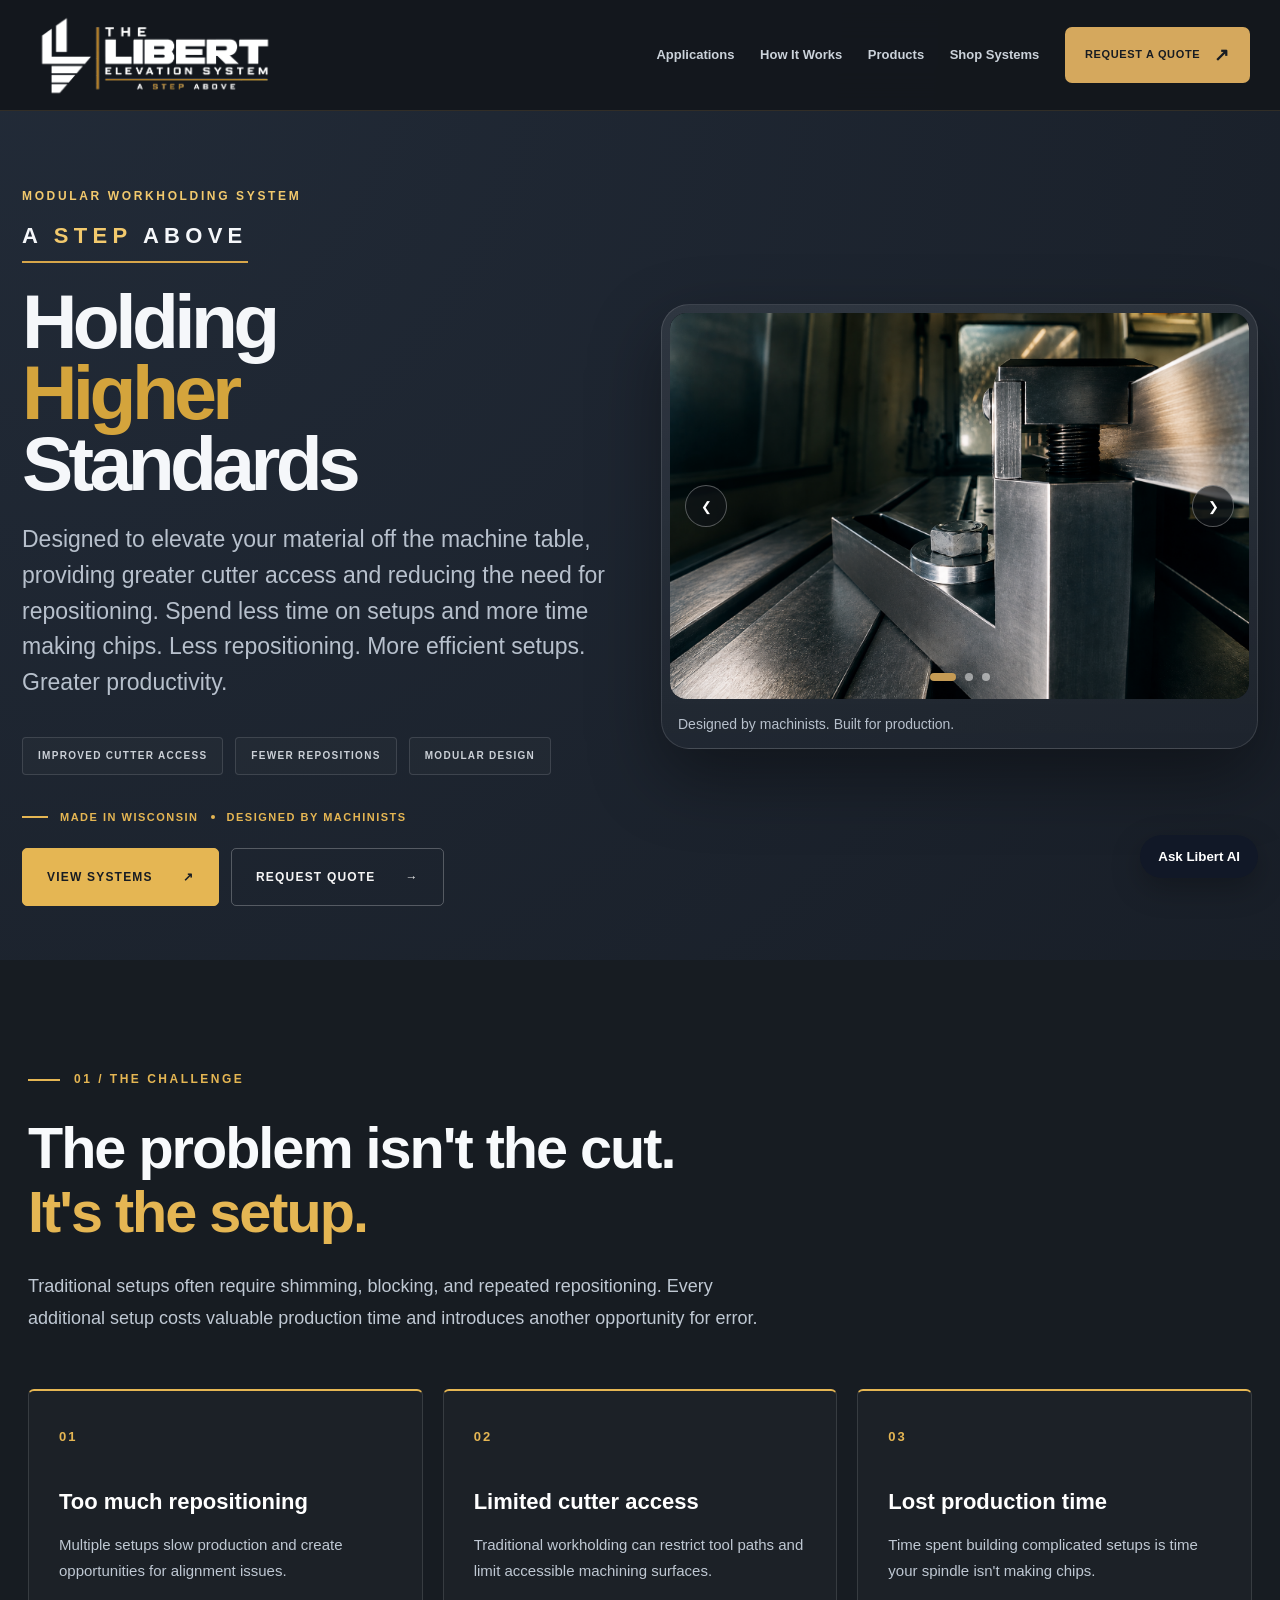
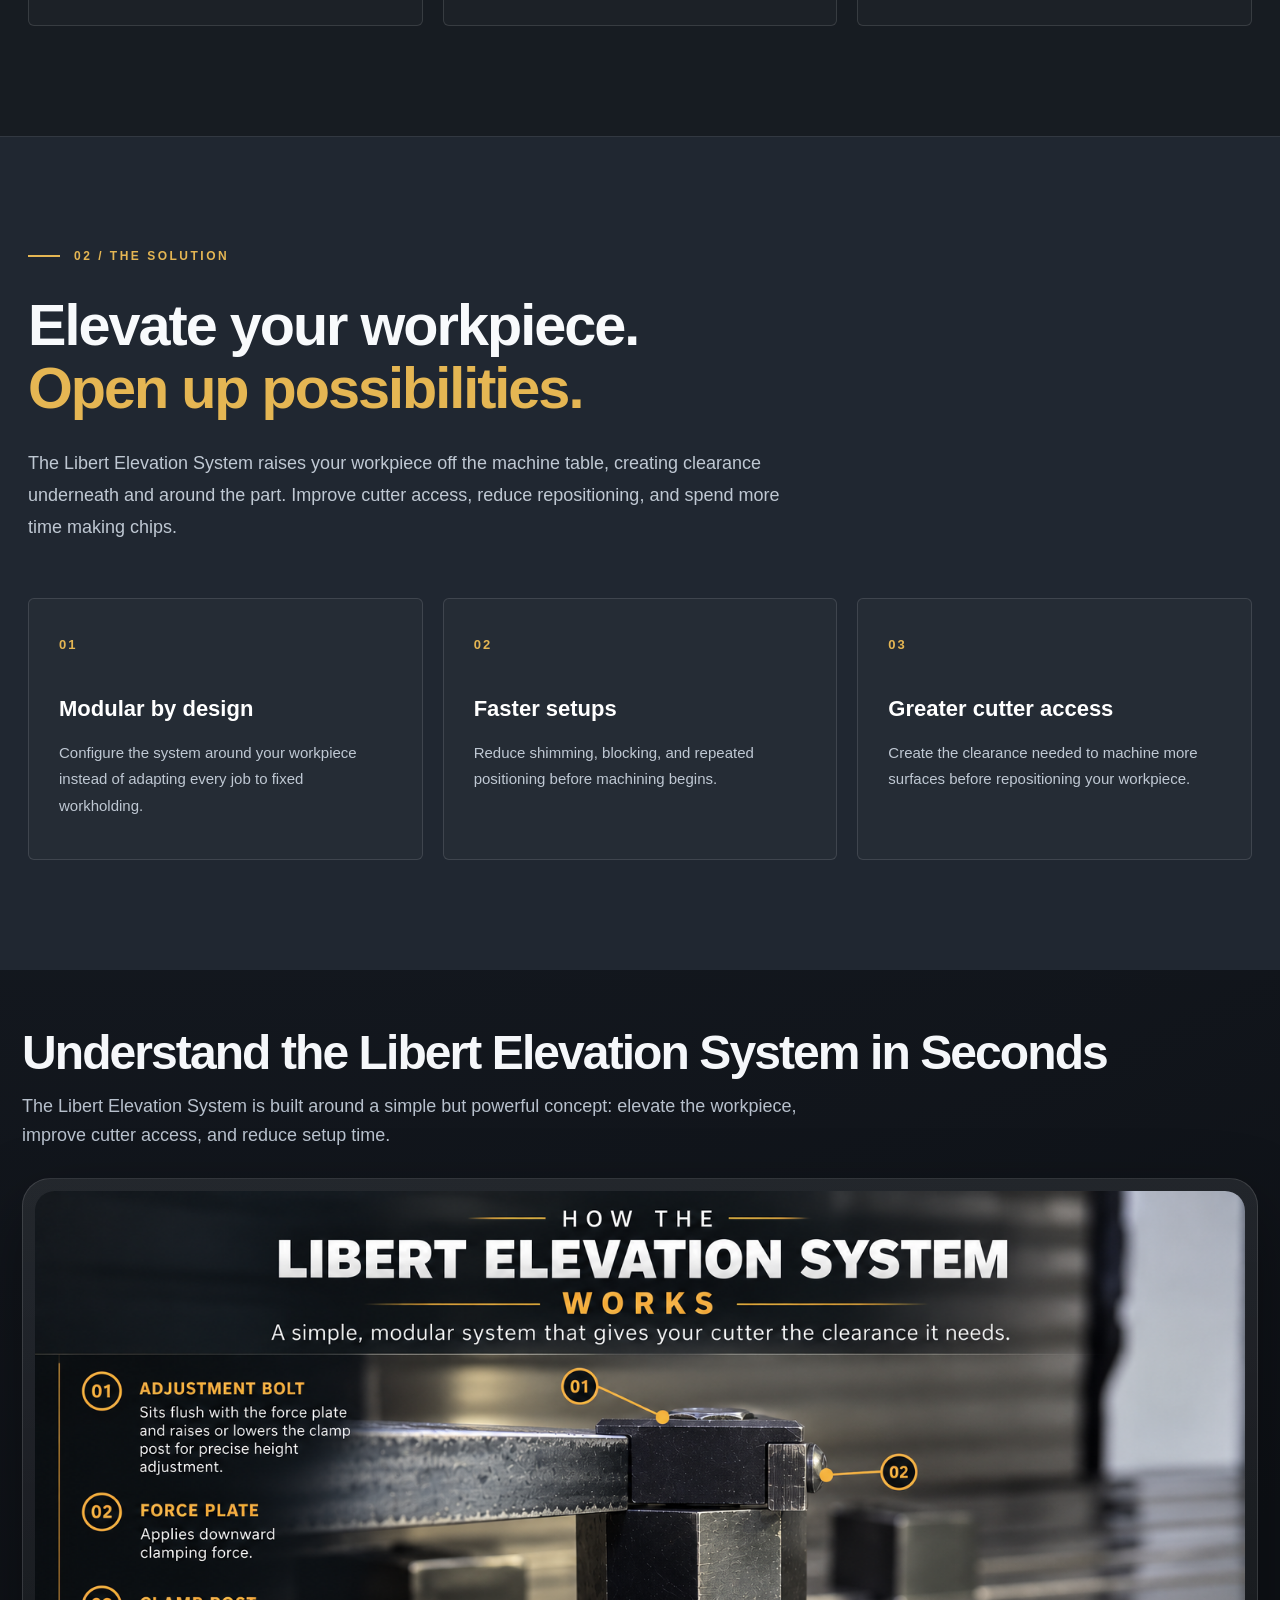
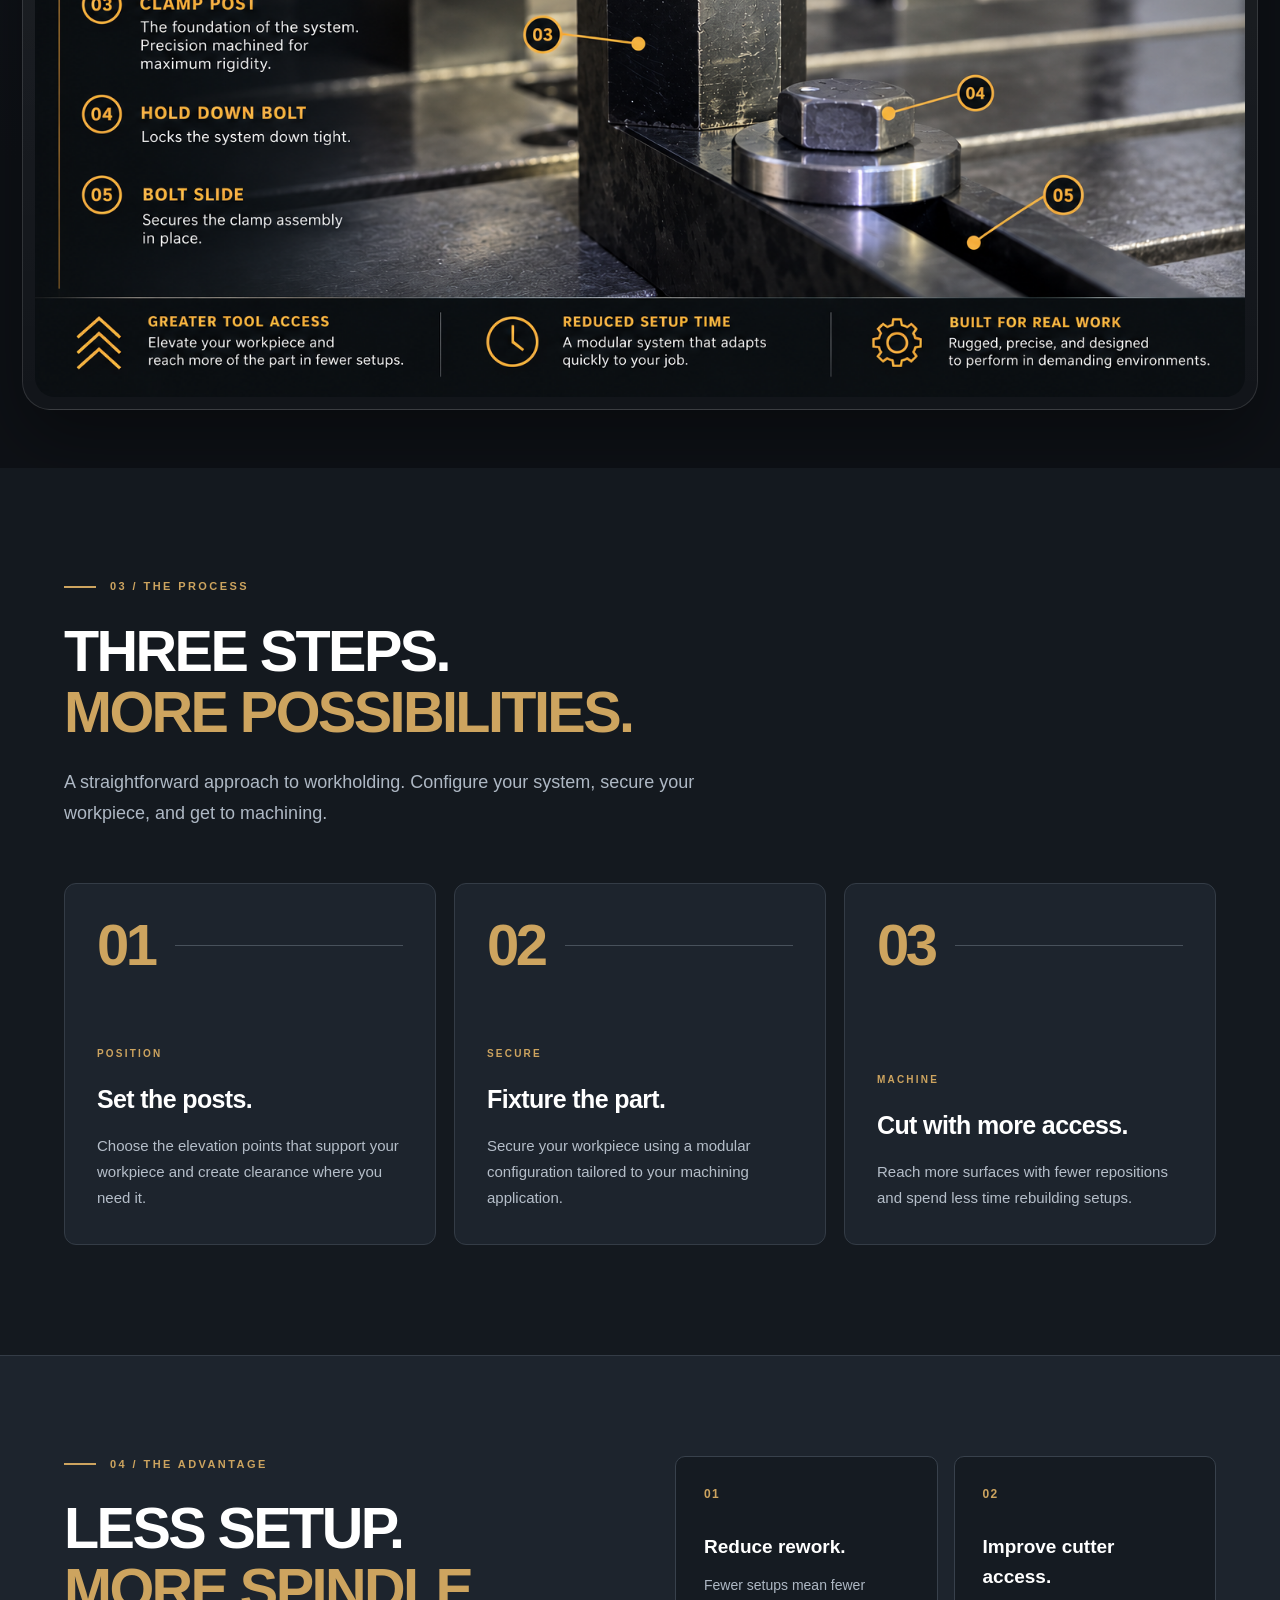
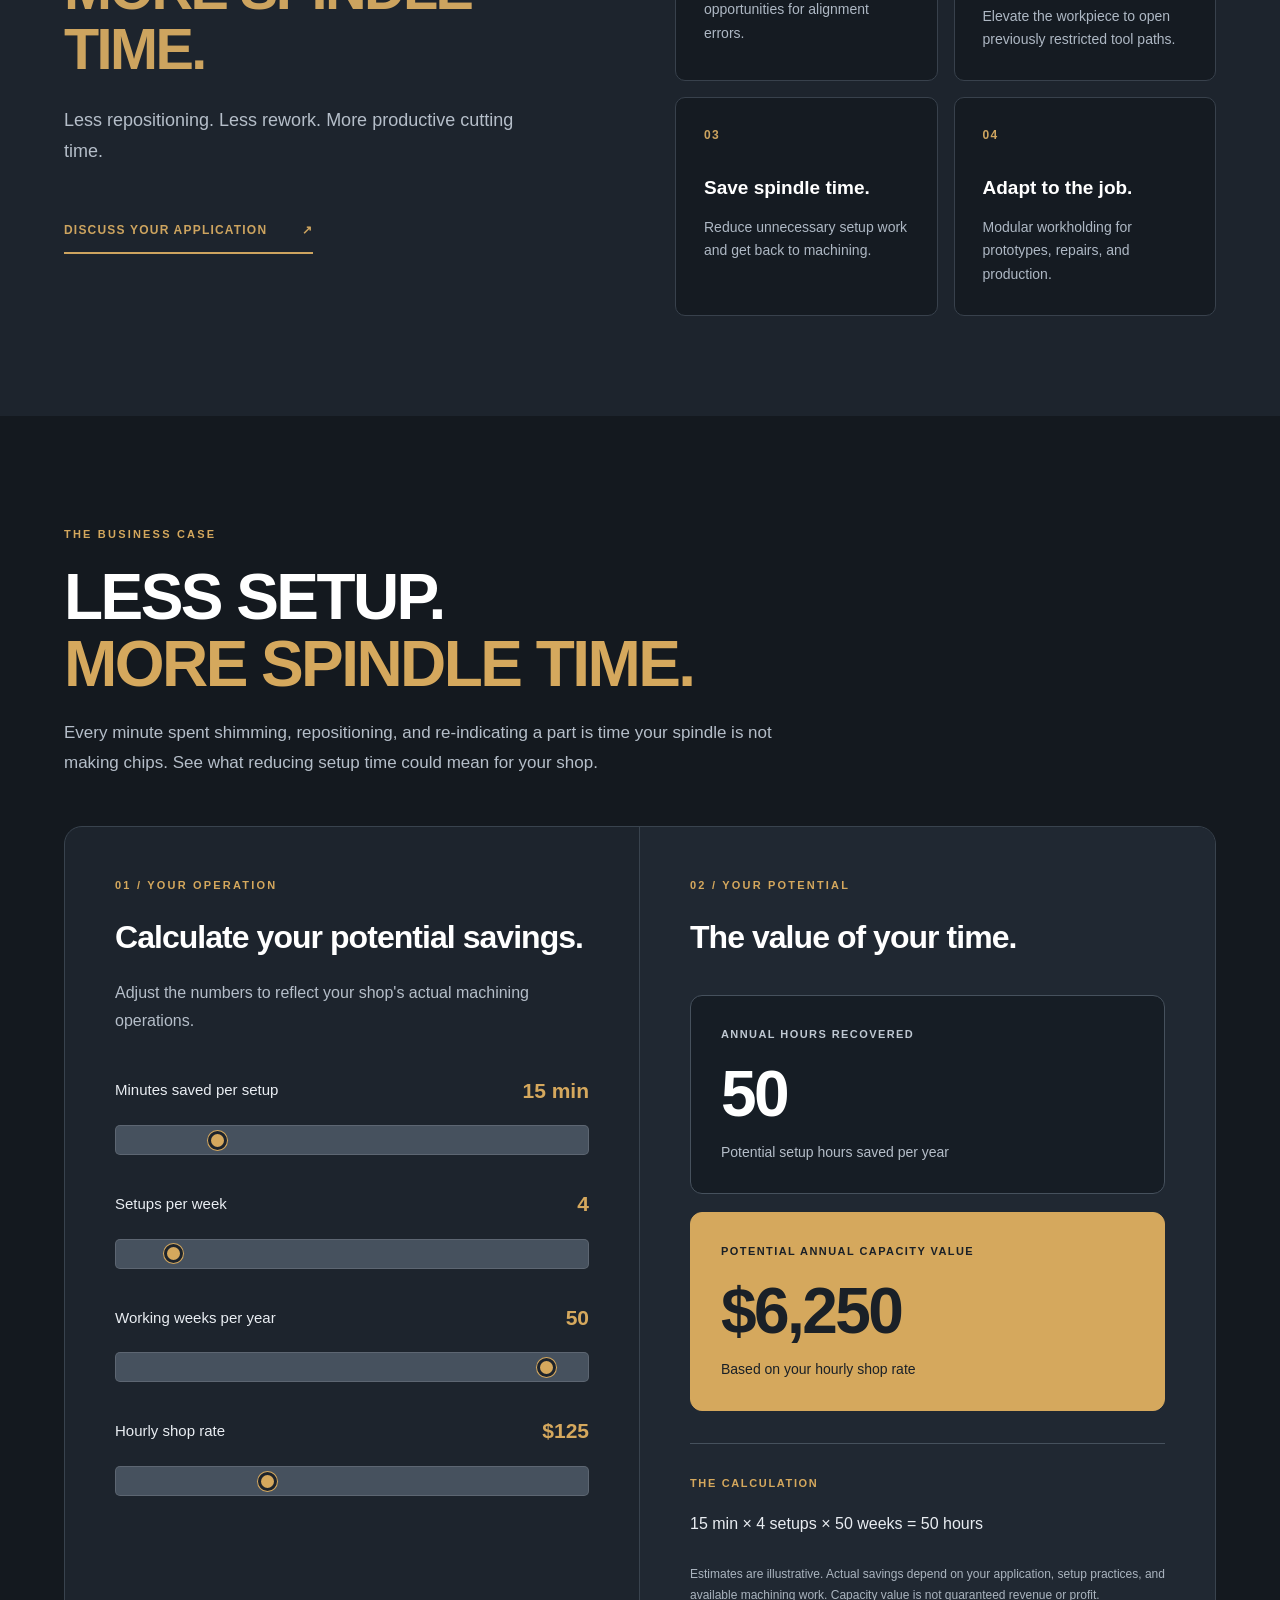
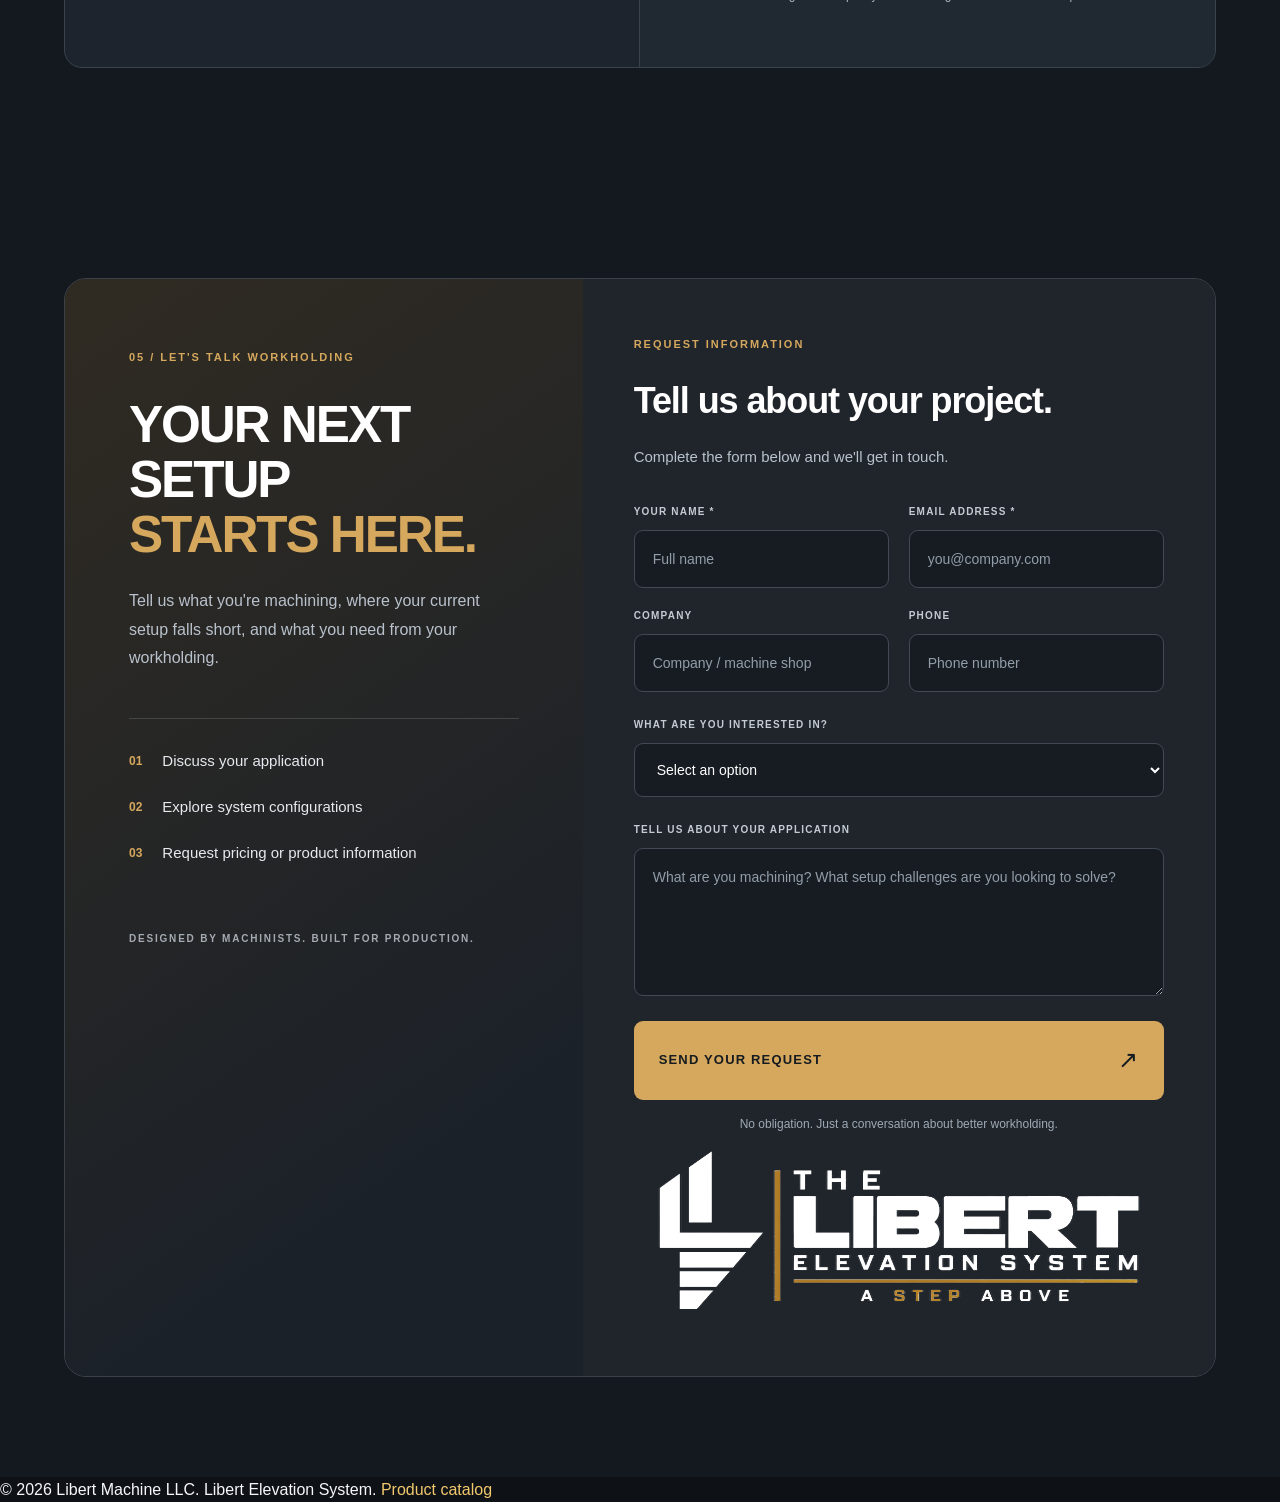
==== commit 65b2b7ea: "Polish LES navigation and mobile menu" ====
--- a/index.html
+++ b/index.html
@@ -48,18 +48,48 @@
 </script>
 </head>
 <body>
-  <nav class="nav">
-    <div class="nav-inner">
-      <a class="logo-lockup" href="index.html" aria-label="Libert Elevation System — Home"><img src="assets/les-full-logo-light.png" alt="The Libert Elevation System — A Step Above" width="460" height="165"></a>
-      <div class="nav-links">
-        <a href="#problem">Applications</a>
-        <a href="#system-diagram">How it works</a>
-        <a href="catalog.html">Products</a>
-        <a href="#quote">Shop Systems</a>
-      </div>
-      <a class="btn btn-primary mobile-cta" href="#quote">Quote</a>
-    </div>
-  </nav>
+  
+ 
+<nav class="nav">
+  <div class="nav-inner">
+
+    <a class="logo-lockup"
+       href="index.html"
+       aria-label="Libert Elevation System — Home">
+      <img
+        src="assets/les-full-logo-light.png"
+        alt="Libert Elevation System"
+        width="460"
+        height="165"
+      >
+    </a>
+
+    <div class="nav-links" id="navLinks">
+      <a href="#problem">Applications</a>
+      <a href="#system-diagram">How It Works</a>
+      <a href="catalog.html">Products</a>
+      <a href="#quote">Shop Systems</a>
+
+      <a href="#quote" class="nav-quote-btn">
+        REQUEST A QUOTE
+        <span aria-hidden="true">↗</span>
+      </a>
+    </div>
+
+    <button
+      class="nav-toggle"
+      type="button"
+      aria-label="Open navigation menu"
+      aria-expanded="false"
+      aria-controls="navLinks"
+    >
+      <span></span>
+      <span></span>
+      <span></span>
+    </button>
+
+  </div>
+</nav> 
 
   <main>
     <section class="hero">
@@ -863,6 +893,50 @@
 });
 
 </script>
+
+
+<script>
+document.addEventListener("DOMContentLoaded", () => {
+  const toggle = document.querySelector(".nav-toggle");
+  const links = document.getElementById("navLinks");
+
+  if (!toggle || !links) return;
+
+  function closeMenu() {
+    links.classList.remove("open");
+    toggle.classList.remove("active");
+    toggle.setAttribute("aria-expanded", "false");
+    toggle.setAttribute(
+      "aria-label",
+      "Open navigation menu"
+    );
+  }
+
+  toggle.addEventListener("click", () => {
+    const isOpen = links.classList.toggle("open");
+
+    toggle.classList.toggle("active", isOpen);
+    toggle.setAttribute(
+      "aria-expanded",
+      String(isOpen)
+    );
+    toggle.setAttribute(
+      "aria-label",
+      isOpen
+        ? "Close navigation menu"
+        : "Open navigation menu"
+    );
+  });
+
+  links.querySelectorAll("a").forEach(link => {
+    link.addEventListener("click", closeMenu);
+  });
+
+  document.addEventListener("keydown", event => {
+    if (event.key === "Escape") closeMenu();
+  });
+});
+</script>
 </body>
 </html>
 
--- a/styles.css
+++ b/styles.css
@@ -21,28 +21,206 @@
 }
 a { color: inherit; text-decoration: none; }
 img { max-width: 100%; display: block; }
+
+
+/* ==================================
+   PREMIUM LES NAVIGATION
+================================== */
+
 .nav {
-  position: sticky; top: 0; z-index: 10;
-  backdrop-filter: blur(16px);
-  background: rgba(14, 17, 22, .86);
-  border-bottom: 1px solid var(--line);
-}
+  position: sticky;
+  top: 0;
+  z-index: 1000;
+  background: rgba(19, 23, 29, 0.96);
+  border-bottom: 1px solid rgba(213, 168, 93, 0.16);
+  backdrop-filter: blur(18px);
+  -webkit-backdrop-filter: blur(18px);
+}
+
 .nav-inner {
-  max-width: var(--max); margin: 0 auto; padding: 14px 22px;
-  display: flex; align-items: center; justify-content: space-between; gap: 18px;
-}
-.logo-lockup { display:flex; align-items:center; gap:12px; font-weight:900; text-transform:uppercase; letter-spacing:.04em; }
-.logo-mark { width:42px; height:42px; border-radius:10px; background:#111823; border:1px solid var(--line); display:grid; place-items:center; color:var(--accent-2); font-weight:900; }
-.logo-main {
-  color: var(--text);
-}
-
-.logo-accent {
-  color: var(--accent-2);
-}
-.nav-links { display: flex; gap: 20px; color: var(--muted); font-size: 14px; align-items:center; }
-.nav-links a:hover { color: var(--text); }
-.mobile-cta { display:none; }
+  display: flex;
+  align-items: center;
+  justify-content: space-between;
+  gap: 30px;
+  max-width: 1400px;
+  min-height: 84px;
+  margin: 0 auto;
+  padding: 10px 30px;
+}
+
+/* Logo */
+
+.logo-lockup {
+  display: flex;
+  align-items: center;
+  flex: 0 0 auto;
+  width: 280px; /* Previously 210px */
+  text-decoration: none;
+}
+
+.logo-lockup img {
+  display: block;
+  width: 100%;
+  height: auto;
+  max-height: 90px; /* Previously 64px */
+  object-fit: contain;
+  object-position: left center;
+}
+
+/* Desktop links */
+
+.nav-links {
+  display: flex;
+  align-items: center;
+  justify-content: flex-end;
+  gap: clamp(15px, 2vw, 32px);
+  margin-left: auto;
+}
+
+.nav-links > a:not(.nav-quote-btn) {
+  color: #cbd2da;
+  font-size: 13px;
+  font-weight: 600;
+  text-decoration: none;
+  white-space: nowrap;
+  transition: color 0.2s ease;
+}
+
+.nav-links > a:not(.nav-quote-btn):hover {
+  color: #d5a85d;
+}
+
+/* Quote button */
+
+.nav-quote-btn {
+  display: inline-flex;
+  align-items: center;
+  justify-content: center;
+  gap: 14px;
+  padding: 14px 20px;
+  border-radius: 7px;
+  background: #d5a85d;
+  color: #171c22;
+  font-size: 11px;
+  font-weight: 900;
+  letter-spacing: 0.06em;
+  text-decoration: none;
+  white-space: nowrap;
+  transition:
+    background 0.2s ease,
+    transform 0.2s ease;
+}
+
+.nav-quote-btn:hover {
+  background: #edc47b;
+  transform: translateY(-2px);
+}
+
+.nav-quote-btn span {
+  font-size: 18px;
+}
+
+/* Hidden on desktop */
+
+.nav-toggle {
+  display: none;
+}
+
+/* ==================================
+   MOBILE NAVIGATION
+================================== */
+
+@media (max-width: 900px) {
+
+  .nav-inner {
+    min-height: 70px;
+    padding: 10px 20px;
+  }
+
+  .logo-lockup {
+    width: 190px;
+  }
+
+  .logo-lockup img {
+    max-height: 60px;
+  }
+
+  .nav-toggle {
+    display: flex;
+    flex-direction: column;
+    justify-content: center;
+    gap: 6px;
+    flex: 0 0 auto;
+    width: 44px;
+    height: 44px;
+    padding: 10px;
+    border: 1px solid #46515d;
+    border-radius: 8px;
+    background: #222a33;
+    cursor: pointer;
+  }
+
+  .nav-toggle span {
+    display: block;
+    width: 100%;
+    height: 2px;
+    border-radius: 2px;
+    background: #d5a85d;
+    transition:
+      transform 0.25s ease,
+      opacity 0.25s ease;
+  }
+
+  .nav-toggle.active span:nth-child(1) {
+    transform: translateY(8px) rotate(45deg);
+  }
+
+  .nav-toggle.active span:nth-child(2) {
+    opacity: 0;
+  }
+
+  .nav-toggle.active span:nth-child(3) {
+    transform: translateY(-8px) rotate(-45deg);
+  }
+
+  .nav-links {
+    display: none;
+    position: absolute;
+    top: 100%;
+    left: 0;
+    right: 0;
+    flex-direction: column;
+    align-items: stretch;
+    gap: 0;
+    margin: 0;
+    padding: 15px 22px 25px;
+    border-bottom: 1px solid #46515d;
+    background: #171c22;
+    box-shadow: 0 20px 35px rgba(0, 0, 0, 0.3);
+  }
+
+  .nav-links.open {
+    display: flex;
+  }
+
+  .nav-links > a:not(.nav-quote-btn) {
+    padding: 16px 5px;
+    border-bottom: 1px solid #303944;
+    font-size: 15px;
+  }
+
+  .nav-quote-btn {
+    margin-top: 20px;
+    padding: 17px 20px;
+  }
+}
+
+@media (max-width: 380px) {
+  .logo-lockup {
+    width: 145px;
+  }
+}
+
 section, .page-wrap { max-width: var(--max); margin: 0 auto; padding: 58px 22px; }
 .hero {
   max-width: var(--max);
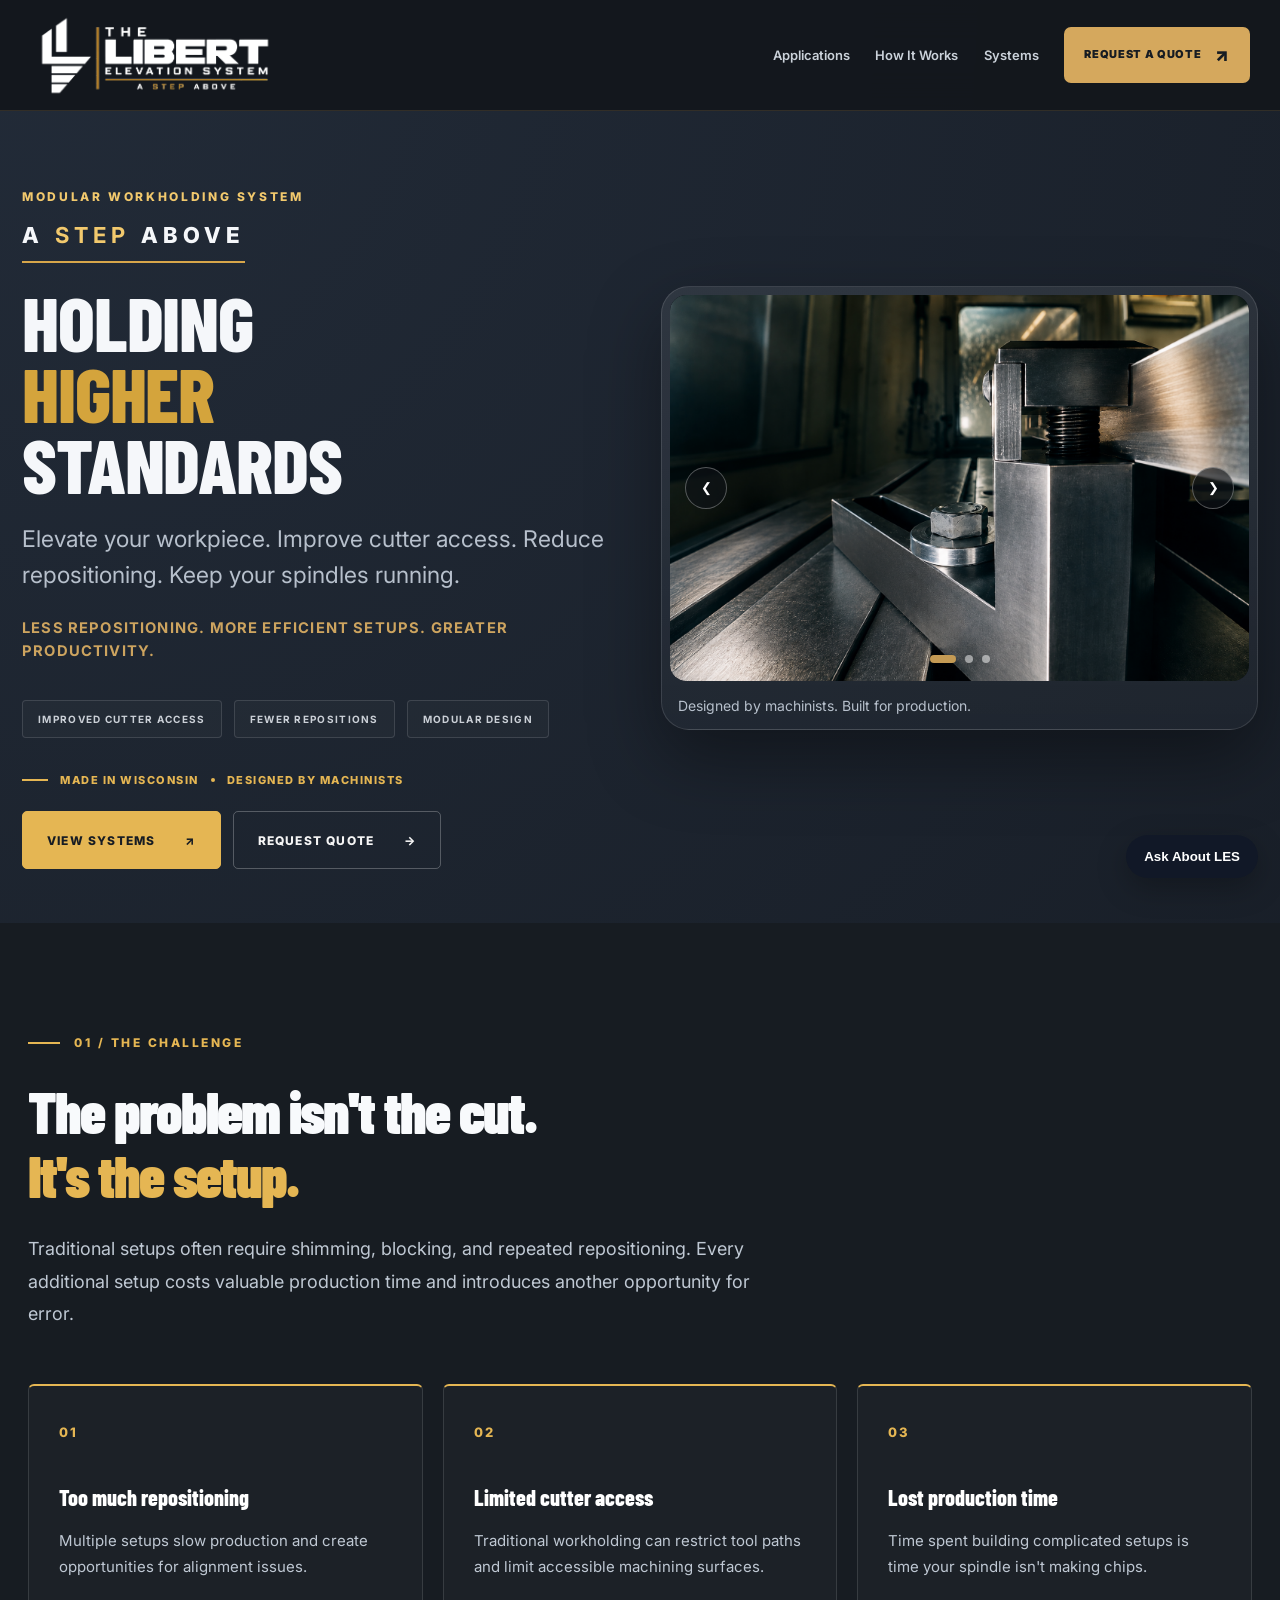
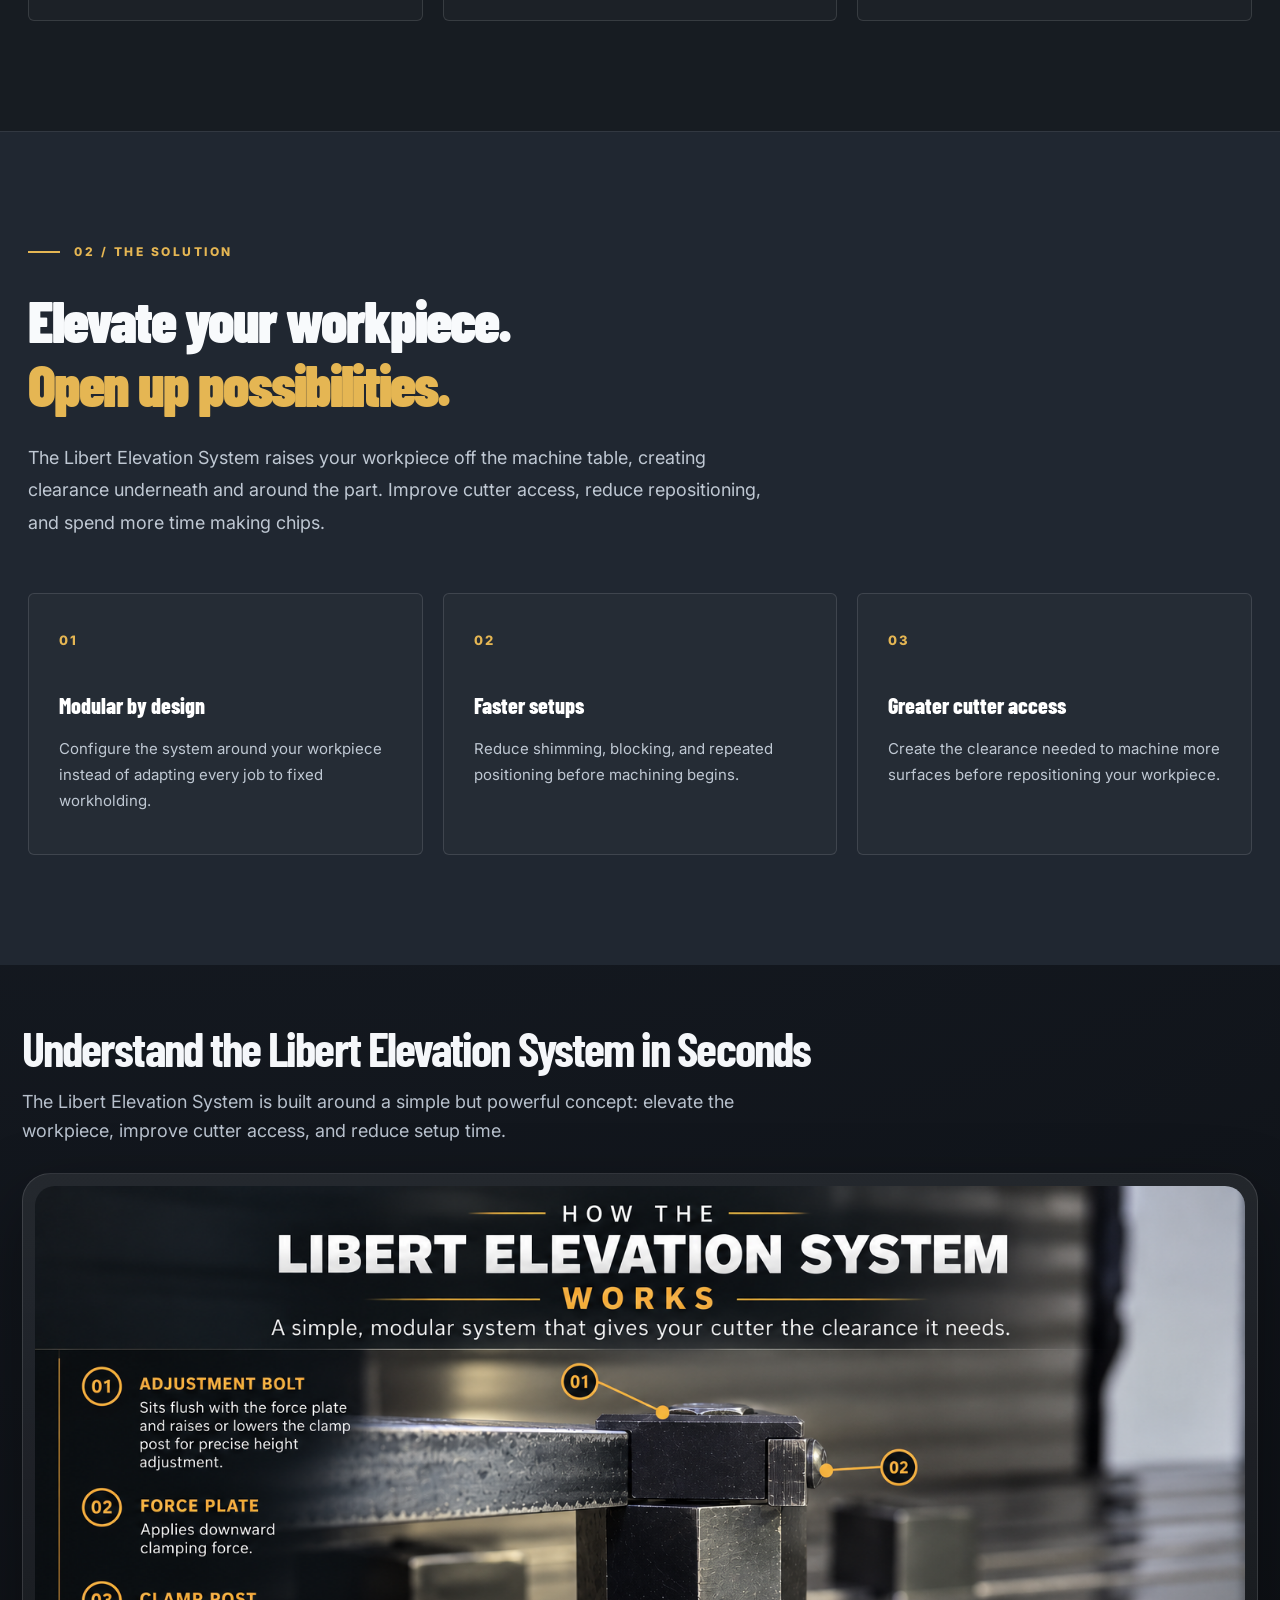
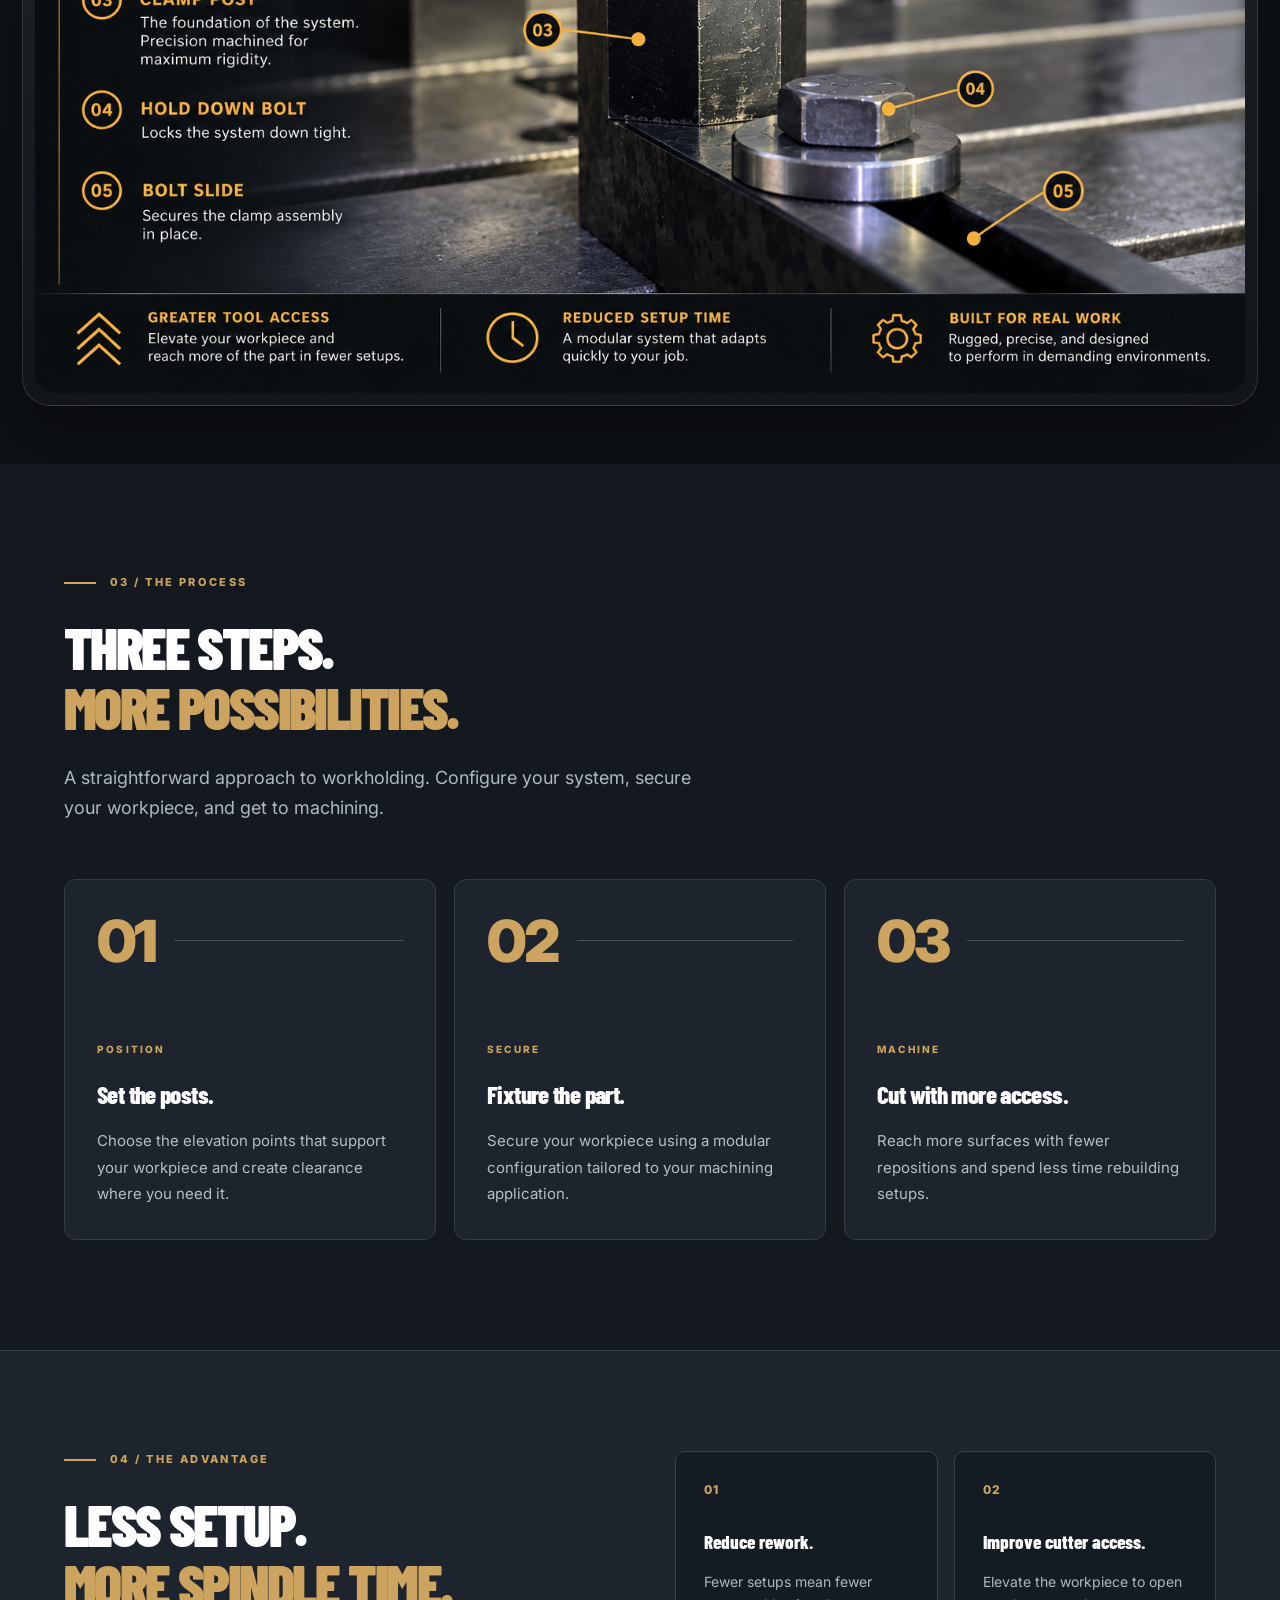
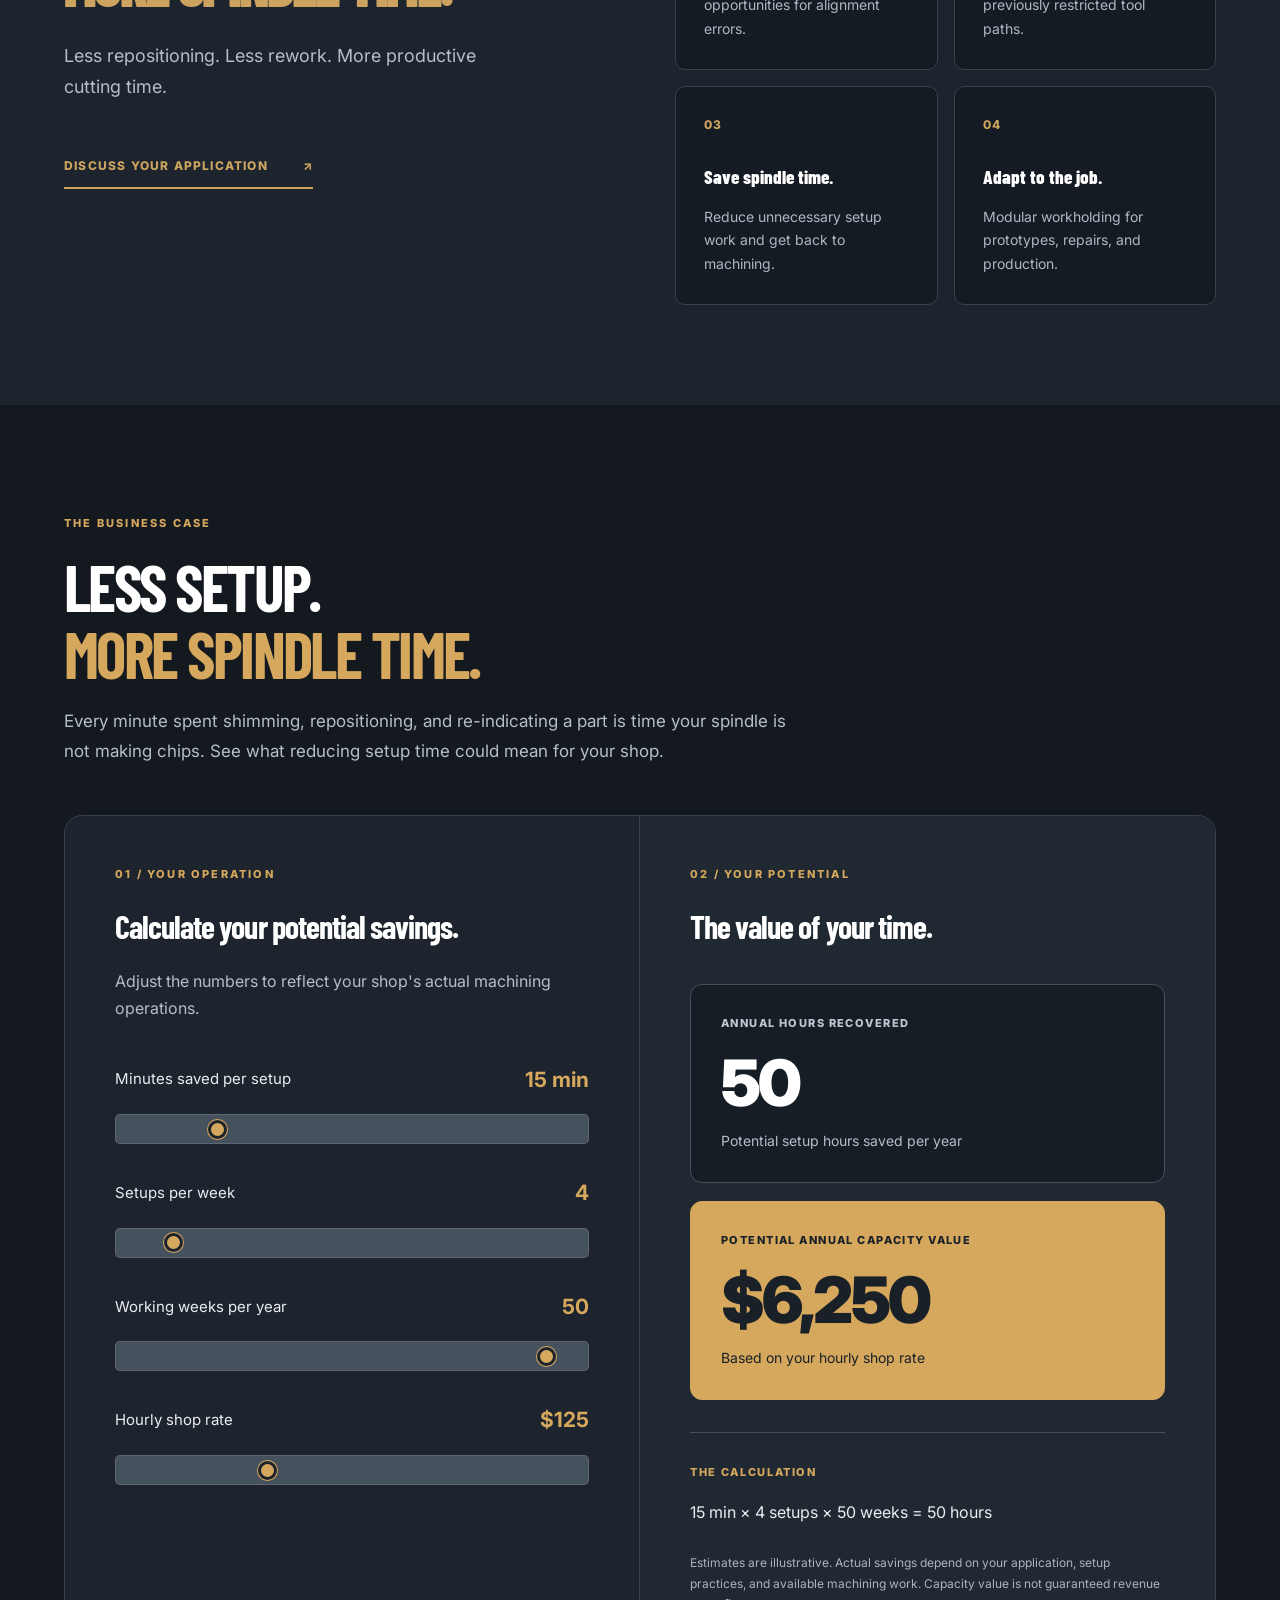
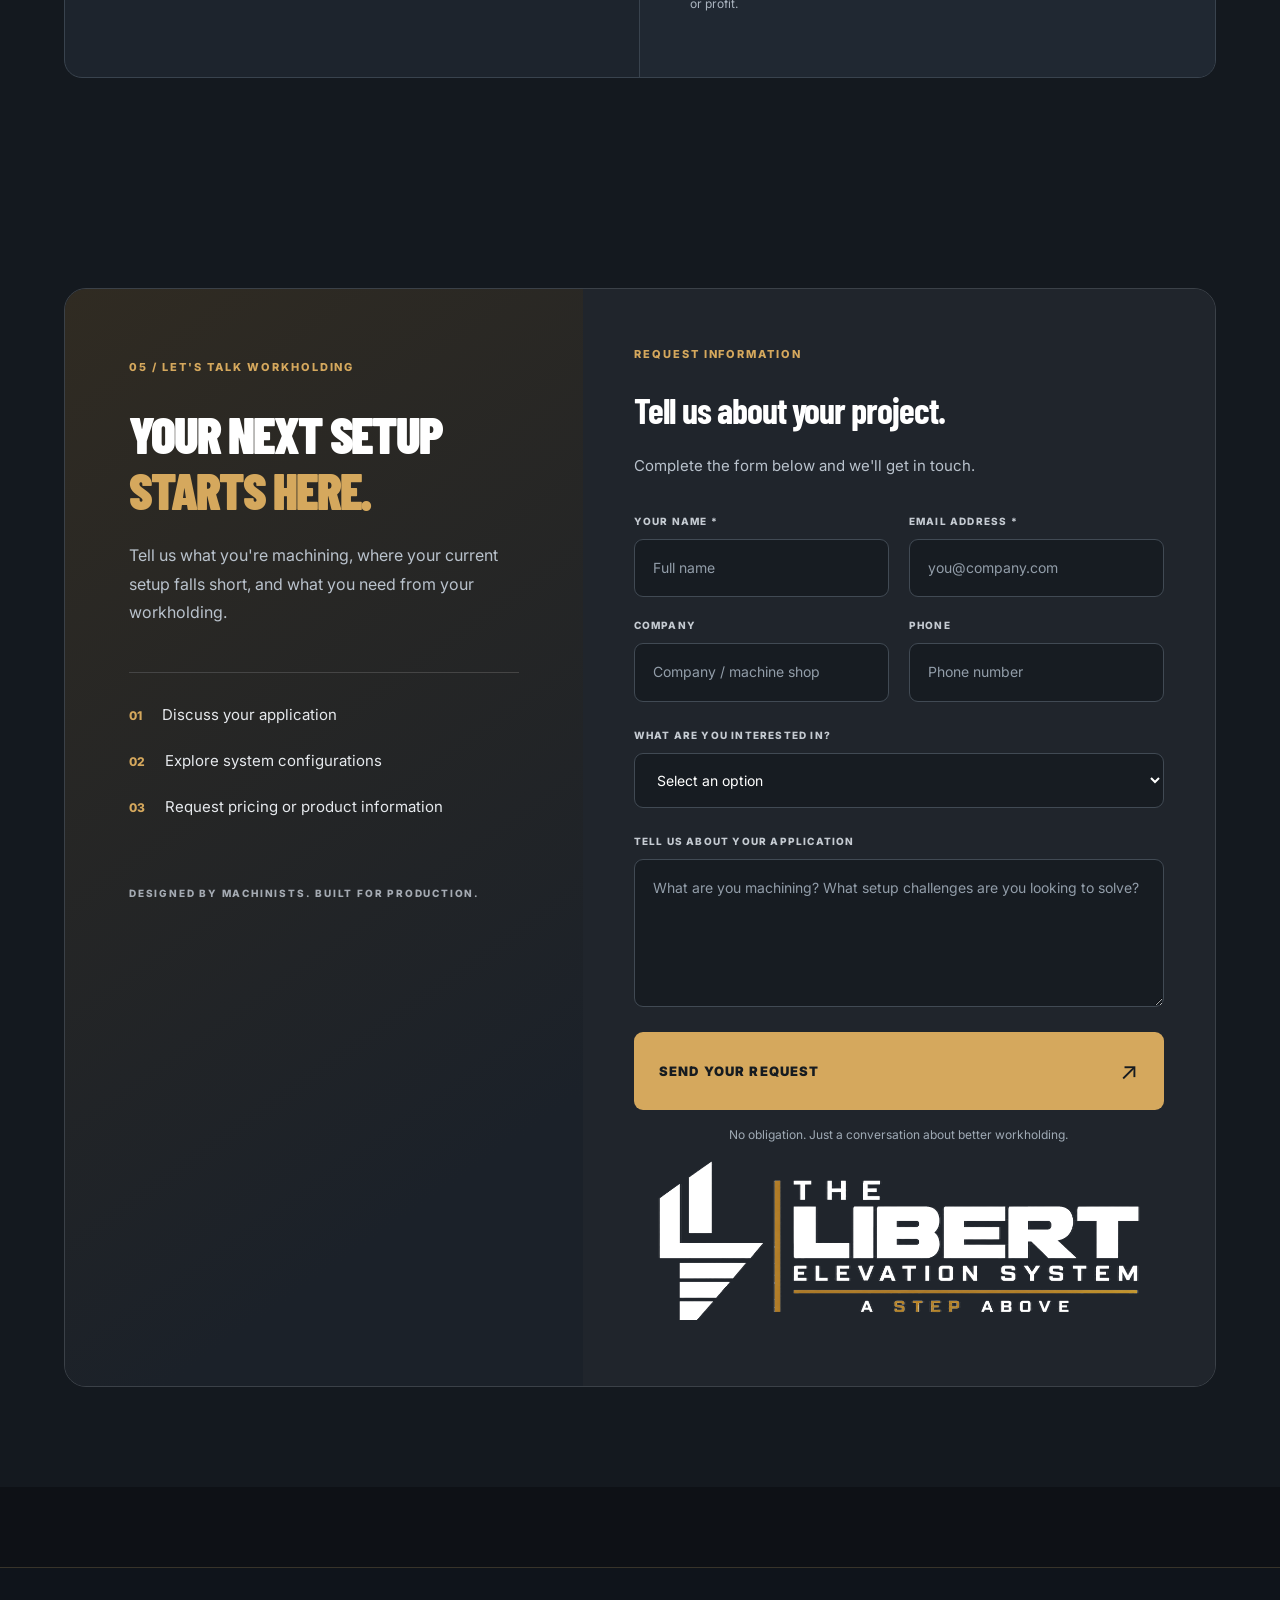
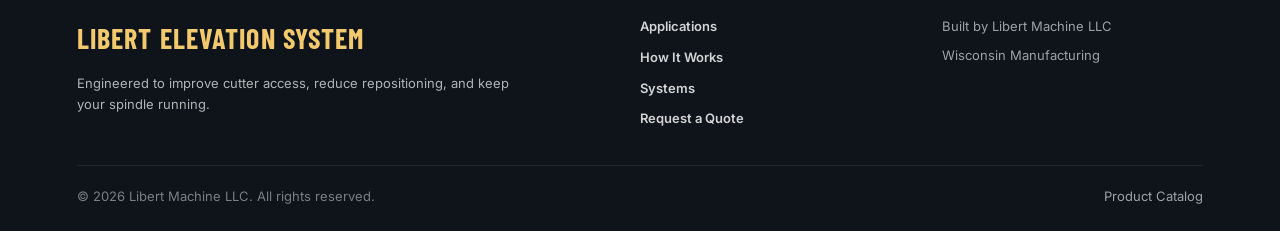
==== commit 0bd411d1: "Polish LES catalog page and system kit layout" ====
--- a/index.html
+++ b/index.html
@@ -1,6 +1,16 @@
 <!DOCTYPE html>
 <html lang="en">
 <head>
+  <link rel="preconnect" href="https://fonts.googleapis.com">
+  <link rel="preconnect" href="https://fonts.gstatic.com" crossorigin>
+  <link href="https://fonts.googleapis.com/css2?family=Barlow+Condensed:wght@600;700;800;900&family=Inter:wght@400;500;600;700;800&display=swap" rel="stylesheet">
+  <link rel="preconnect" href="https://fonts.googleapis.com">
+  <link rel="preconnect" href="https://fonts.gstatic.com" crossorigin>
+  <link href="https://fonts.googleapis.com/css2?family=Barlow+Condensed:wght@600;700;800;900&family=Inter:wght@400;500;600;700;800&display=swap" rel="stylesheet">
+
+<link rel="stylesheet" href="styles.css" />
+  
+  
   <link rel="stylesheet" href="styles.css" />
   <link rel="icon" href="favicon.png" type="image/png">
    <meta charset="UTF-8" />
@@ -24,7 +34,7 @@
 
 <script type="application/ld+json">
 {
-  "@context": "https://schema.org",
+  "@context": "https://schema.org", 
   "@type": "Product",
   "name": "Libert Elevation System",
   "brand": {
@@ -43,7 +53,7 @@
   },
   "description": "The Libert Elevation System is a modular workholding platform designed to reduce setup time, improve cutter access, and help machine more surfaces before the part has to move.",
   "category": "CNC workholding system",
-  "image": "https://yourdomain.com/les-hero.png"
+  "image": "https://libertelevationsystem.com/les-hero.png"
 }
 </script>
 </head>
@@ -65,16 +75,15 @@
     </a>
 
     <div class="nav-links" id="navLinks">
-      <a href="#problem">Applications</a>
-      <a href="#system-diagram">How It Works</a>
-      <a href="catalog.html">Products</a>
-      <a href="#quote">Shop Systems</a>
-
-      <a href="#quote" class="nav-quote-btn">
-        REQUEST A QUOTE
-        <span aria-hidden="true">↗</span>
-      </a>
-    </div>
+  <a href="#problem">Applications</a>
+  <a href="#system-diagram">How It Works</a>
+  <a href="catalog.html">Systems</a>
+
+  <a href="#quote" class="nav-quote-btn">
+    REQUEST A QUOTE
+    <span aria-hidden="true">↗</span>
+  </a>
+</div>
 
     <button
       class="nav-toggle"
@@ -103,10 +112,13 @@
   Standards
 </h1>
 
-        <p class="lead">
-  Designed to elevate your material off the machine table, providing greater cutter access and reducing the need for repositioning. Spend less time on setups and more time making chips.
-
-Less repositioning. More efficient setups. Greater productivity.
+<p class="lead">
+  Elevate your workpiece. Improve cutter access. Reduce repositioning.
+  Keep your spindles running.
+</p>
+
+<p class="hero-benefits">
+  Less repositioning. More efficient setups. Greater productivity.
 </p>
 
  <!-- PREMIUM HERO ACTIONS -->
@@ -742,30 +754,58 @@
 </section>
   </main>
 
-  <footer>
-    © 2026 Libert Machine LLC. Libert Elevation System. <a href="catalog.html">Product catalog</a>
-  </footer>
-<!-- Libert AI Assistant -->
+  <footer class="site-footer">
+  <div class="footer-inner">
+
+    <div class="footer-brand">
+      <h3>LIBERT ELEVATION SYSTEM</h3>
+      <p>
+        Engineered to improve cutter access, reduce repositioning,
+        and keep your spindle running.
+      </p>
+    </div>
+
+    <div class="footer-links">
+      <a href="#problem">Applications</a>
+      <a href="#system-diagram">How It Works</a>
+      <a href="catalog.html">Systems</a>
+      <a href="#quote">Request a Quote</a>
+    </div>
+
+    <div class="footer-company">
+      <p>Built by Libert Machine LLC</p>
+      <p>Wisconsin Manufacturing</p>
+    </div>
+
+  </div>
+
+  <div class="footer-bottom">
+    <span>© 2026 Libert Machine LLC. All rights reserved.</span>
+    <a href="catalog.html">Product Catalog</a>
+  </div>
+</footer>
+
+  <!-- LES Product Assistant -->
 <div class="chat-widget">
-  <button class="chat-toggle" onclick="toggleChat()">Ask Libert AI</button>
+  <button class="chat-toggle" onclick="toggleChat()">Ask About LES</button>
 
   <div class="chat-box" id="chatBox">
     <div class="chat-header">
-      <strong>Libert Assistant</strong>
+      <strong>LES Product Assistant</strong>
       <button onclick="toggleChat()">×</button>
     </div>
 
     <div class="chat-messages" id="chatMessages">
       <div class="bot-message">
-        Hi! I can help explain the Libert Elevation System. What would you like to know?
+        Hi! I can help you understand the Libert Elevation System and find the right setup for your application. What would you like to know?
       </div>
     </div>
 
     <div class="chat-options">
       <button onclick="botReply('how', this)">How does it work?</button>
       <button onclick="botReply('time', this)">How does it save time?</button>
+      <button onclick="botReply('fit', this)">Which setup fits my shop?</button>
       <button onclick="botReply('demo', this)">Request a demo</button>
-      <button onclick="botReply('fit', this)">Will it fit my shop?</button>
     </div>
   </div>
 </div>
--- a/styles.css
+++ b/styles.css
@@ -11,14 +11,35 @@
 }
 * { box-sizing: border-box; }
 html { scroll-behavior: smooth; }
-body {
-  margin: 0;
-  font-family: Arial, Helvetica, sans-serif;
-  background: radial-gradient(circle at top left, #222b38 0, var(--bg) 42%);
-  color: var(--text);
-  line-height: 1.6;
-  overflow-x: hidden;
-}
+
+body { 
+  margin: 0; 
+  font-family: "Inter", Arial, Helvetica, sans-serif; 
+  background: radial-gradient(circle at top left, #222b38 0, var(--bg) 42%); 
+  color: var(--text); 
+  line-height: 1.6; 
+  overflow-x: hidden; 
+}
+
+h1,
+h2,
+h3,
+h4,
+h5,
+h6 {
+  font-family: "Barlow Condensed", "Arial Narrow", Arial, sans-serif;
+}
+
+a { 
+  color: inherit; 
+  text-decoration: none; 
+} 
+
+img { 
+  max-width: 100%; 
+  display: block; 
+}
+
 a { color: inherit; text-decoration: none; }
 img { max-width: 100%; display: block; }
 
@@ -287,13 +308,20 @@
   border-radius: 16px;
 }
 .hero h1 {
+  font-family: "Barlow Condensed", "Arial Narrow", Arial, sans-serif;
   font-size: clamp(54px, 6vw, 86px);
   line-height: 0.92;
-  letter-spacing: -0.06em;
+  letter-spacing: -0.015em;
   max-width: 9ch;
   margin: 0 0 24px;
-  font-weight: 900;
-}
+  font-weight: 800;
+  text-transform: uppercase;
+}
+
+.hero .lead {
+  max-width: 620px;
+}
+
 .hero-badge{
   display:inline-block;
   margin-top:20px;
@@ -1800,3 +1828,468 @@
     font-size: 38px;
   }
 }
+
+/* CATALOG BOTTOM LOGO */
+
+.catalog-bottom-logo {
+  display: flex;
+  justify-content: center;
+  align-items: center;
+  padding: 30px 20px 35px;
+  border-top: 1px solid rgba(213, 168, 93, 0.15);
+}
+
+.catalog-bottom-logo img {
+  display: block;
+  width: 100%;
+  max-width: 180px;
+  height: auto;
+  object-fit: contain;
+}
+
+@media (max-width: 600px) {
+  .catalog-bottom-logo {
+    padding: 25px 20px;
+  }
+
+  .catalog-bottom-logo img {
+    max-width: 150px;
+  }
+}
+/* ==================================
+   CATALOG CUSTOM QUOTE CTA
+================================== */
+
+.catalog-custom-quote {
+  max-width: 1400px;
+  margin: 70px auto 30px;
+  padding: 52px 56px;
+
+  border: 1px solid rgba(242,201,109,.18);
+  border-radius: 24px;
+
+  background:
+    radial-gradient(
+      circle at top right,
+      rgba(242,201,109,.10),
+      transparent 38%
+    ),
+    linear-gradient(
+      135deg,
+      rgba(28,35,45,.96),
+      rgba(15,20,27,.98)
+    );
+
+  box-shadow: 0 20px 50px rgba(0,0,0,.20);
+}
+
+.catalog-custom-quote .section-title {
+  margin: 0 0 14px;
+  max-width: 680px;
+}
+
+.catalog-custom-quote .section-copy {
+  max-width: 760px;
+  margin-bottom:18px;
+  color: rgba(255,255,255,.72);
+}
+
+.catalog-custom-quote .btn {
+  min-width: 220px;
+}
+
+@media (max-width: 700px) {
+  .catalog-custom-quote {
+    margin-top: 50px;
+    padding: 36px 24px;
+  }
+
+  .catalog-custom-quote .btn {
+    width: 100%;
+  }
+}
+
+.hero-benefits {
+  margin-top: 18px;
+  font-size: 0.92rem;
+  font-weight: 700;
+  letter-spacing: 0.08em;
+  text-transform: uppercase;
+  color: #cda45f;
+}
+
+.site-footer {
+  margin-top: 80px;
+  padding: 48px 6% 24px;
+  background: #0f141b;
+  border-top: 1px solid rgba(242, 201, 109, 0.18);
+}
+
+.footer-inner {
+  display: grid;
+  grid-template-columns: 2fr 1fr 1fr;
+  gap: 40px;
+  max-width: 1200px;
+  margin: 0 auto;
+}
+
+.footer-brand h3 {
+  margin: 0 0 12px;
+  font-family: "Barlow Condensed", "Arial Narrow", sans-serif;
+  font-size: 28px;
+  letter-spacing: 0.04em;
+  color: #f2c96d;
+}
+
+.footer-brand p {
+  max-width: 460px;
+  margin: 0;
+  color: rgba(255,255,255,.68);
+}
+
+.footer-links {
+  display: flex;
+  flex-direction: column;
+  gap: 10px;
+}
+
+.footer-links a {
+  color: rgba(255,255,255,.82);
+  font-weight: 600;
+}
+
+.footer-links a:hover {
+  color: #f2c96d;
+}
+
+.footer-company {
+  color: rgba(255,255,255,.6);
+}
+
+.footer-company p {
+  margin: 0 0 8px;
+}
+
+.footer-bottom {
+  max-width: 1200px;
+  margin: 36px auto 0;
+  padding-top: 20px;
+  border-top: 1px solid rgba(255,255,255,.08);
+  display: flex;
+  justify-content: space-between;
+  gap: 20px;
+  font-size: 13px;
+  color: rgba(255,255,255,.45);
+}
+
+.footer-bottom a {
+  color: rgba(255,255,255,.6);
+}
+
+@media (max-width: 800px) {
+  .footer-inner {
+    grid-template-columns: 1fr;
+  }
+
+  .footer-bottom {
+    flex-direction: column;
+  }
+}
+
+/* ==================================
+   LES KIT CARDS
+================================== */
+
+.page-wrap {
+  padding-top: 56px;
+}
+
+.page-wrap .lead {
+  max-width: 760px;
+  margin-bottom: 72px;
+}
+
+.kit-options-section {
+  margin-top: 24px;
+  padding-top: 0;
+}
+
+.kit-options-section .section-title {
+  margin-top: 0;
+  margin-bottom: 14px;
+}
+
+.section-eyebrow {
+  display: inline-block;
+  margin-bottom: 14px;
+  color: #f2c96d;
+  font-size: 0.82rem;
+  font-weight: 800;
+  letter-spacing: 0.14em;
+  text-transform: uppercase;
+}
+
+.kit-intro,
+.section-copy.kit-intro {
+  max-width: 760px;
+  margin-bottom: 28px;
+  color: rgba(255,255,255,.76);
+}
+
+.kit-grid {
+  display: grid;
+  grid-template-columns: repeat(3, minmax(0, 1fr));
+  gap: 22px;
+}
+
+.kit-card {
+  background: linear-gradient(
+    180deg,
+    rgba(24,30,40,.94),
+    rgba(15,20,27,.96)
+  );
+  border: 1px solid rgba(255,255,255,.08);
+  border-radius: 24px;
+  padding: 24px 24px 28px;
+  box-shadow: 0 18px 40px rgba(0,0,0,.18);
+
+  display: flex;
+  flex-direction: column;
+  gap: 18px;
+}
+
+.kit-card.featured {
+  border-color: rgba(242,201,109,.42);
+  box-shadow: 0 20px 50px rgba(0,0,0,.25),
+  0 0 28px rgba(242,201,109,.06);
+}
+
+.kit-visual {
+  margin-bottom: 4px;
+}
+
+.kit-plate {
+  position: relative;
+  height: 128px;
+  border-radius: 18px;
+  border: 1px solid rgba(242,201,109,.14);
+
+  background:
+    linear-gradient(
+      180deg,
+      rgba(255,255,255,.03),
+      rgba(255,255,255,.01)
+    ),
+    radial-gradient(
+      circle at top left,
+      rgba(242,201,109,.10),
+      transparent 42%
+    ),
+    #121923;
+
+  padding: 22px 24px;
+}
+
+.kit-visual-label {
+  position: absolute;
+  top: 14px;
+  left: 16px;
+
+  font-size: 0.68rem;
+  font-weight: 800;
+  letter-spacing: 0.14em;
+  color: rgba(242,201,109,.62);
+}
+
+.post-grid {
+  width: 100%;
+  height: 100%;
+
+  display: grid;
+  place-content: center;
+
+  gap: 18px;
+  padding-top: 22px;
+}
+
+.kit-card {
+  height: 100%;
+}
+
+.kit-btn {
+  width: 100%;
+}
+
+.post-grid span {
+  display: block;
+  width: 14px;
+  height: 14px;
+  border-radius: 50%;
+  background: #f2c96d;
+  box-shadow: 0 0 0 6px rgba(242,201,109,.08);
+}
+
+.visual-4 .post-grid {
+  grid-template-columns: repeat(2, 14px);
+  grid-template-rows: repeat(2, 14px);
+}
+
+.visual-6 .post-grid {
+  grid-template-columns: repeat(3, 14px);
+  grid-template-rows: repeat(2, 14px);
+}
+
+.visual-8 .post-grid {
+  grid-template-columns: repeat(4, 14px);
+  grid-template-rows: repeat(2, 14px);
+}
+
+.kit-label {
+  display: inline-block;
+  margin-bottom: 12px;
+  color: #f2c96d;
+  font-size: 0.76rem;
+  font-weight: 800;
+  letter-spacing: 0.12em;
+  text-transform: uppercase;
+}
+
+.kit-card h3 {
+  margin: 0 0 10px;
+  font-size: 2rem;
+  line-height: 1;
+}
+
+.kit-card p {
+  margin: 0;
+  color: rgba(255,255,255,.76);
+  line-height: 1.45;
+}
+
+.kit-list {
+  list-style: none;
+  margin: 0;
+  padding: 0;
+  display: grid;
+  gap: 8px;
+}
+
+.kit-list li {
+  position: relative;
+  padding-left: 18px;
+  color: rgba(255,255,255,.88);
+}
+
+.kit-list li::before {
+  content: "";
+  position: absolute;
+  left: 0;
+  top: 0.58em;
+
+  width: 7px;
+  height: 7px;
+  border-radius: 50%;
+  background: #f2c96d;
+}
+
+.kit-tags {
+  display: flex;
+  flex-wrap: wrap;
+  gap: 10px;
+}
+
+.kit-tags span {
+  padding: 8px 12px;
+  border: 1px solid rgba(255,255,255,.12);
+  border-radius: 999px;
+  font-size: 0.82rem;
+  color: rgba(255,255,255,.78);
+}
+
+.kit-btn {
+  margin-top: auto;
+  display: inline-flex;
+  align-items: center;
+  justify-content: center;
+
+  padding: 14px 18px;
+  border-radius: 999px;
+
+  background: #d8ad5b;
+  color: #111;
+
+  font-weight: 800;
+  letter-spacing: 0.04em;
+
+  transition:
+    transform .18s ease,
+    box-shadow .18s ease;
+}
+
+.kit-btn:hover {
+  transform: translateY(-2px);
+  box-shadow: 0 10px 24px rgba(216,173,91,.22);
+}
+
+@media (max-width: 1000px) {
+  .kit-grid {
+    grid-template-columns: 1fr;
+  }
+}
+
+/* ==================================
+   CATALOG PAGE TOP POLISH
+================================== */
+
+.page-wrap {
+  padding-top: 42px;
+  padding-bottom: 70px;
+}
+
+.page-wrap > .eyebrow {
+  margin-bottom: 12px;
+}
+
+.page-wrap > h1 {
+  max-width: 760px;
+  margin: 0 0 16px;
+  font-size: clamp(42px, 5vw, 64px);
+  line-height: 0.98;
+  letter-spacing: -0.035em;
+}
+
+.page-wrap > .lead {
+  max-width: 720px;
+  margin: 0 0 42px;
+  color: rgba(255,255,255,.72);
+  font-size: 18px;
+  line-height: 1.65;
+}
+
+.kit-options-section {
+  margin-top: 0;
+  padding-top: 0;
+}
+
+.catalog-bottom-logo {
+  padding: 26px 20px 18px;
+  border-top: 1px solid rgba(242,201,109,.12);
+}
+
+.catalog-bottom-logo img {
+  max-width: 105px;
+  opacity: 0.9;
+}
+
+footer {
+  max-width: 1400px;
+  margin: 0 auto;
+  padding: 12px 22px 28px;
+
+  color: rgba(255,255,255,.48);
+  font-size: 13px;
+}
+
+footer a {
+  color: #d8ad5b;
+}
--- a/styles.css
+++ b/styles.css
@@ -11,14 +11,35 @@
 }
 * { box-sizing: border-box; }
 html { scroll-behavior: smooth; }
-body {
-  margin: 0;
-  font-family: Arial, Helvetica, sans-serif;
-  background: radial-gradient(circle at top left, #222b38 0, var(--bg) 42%);
-  color: var(--text);
-  line-height: 1.6;
-  overflow-x: hidden;
-}
+
+body { 
+  margin: 0; 
+  font-family: "Inter", Arial, Helvetica, sans-serif; 
+  background: radial-gradient(circle at top left, #222b38 0, var(--bg) 42%); 
+  color: var(--text); 
+  line-height: 1.6; 
+  overflow-x: hidden; 
+}
+
+h1,
+h2,
+h3,
+h4,
+h5,
+h6 {
+  font-family: "Barlow Condensed", "Arial Narrow", Arial, sans-serif;
+}
+
+a { 
+  color: inherit; 
+  text-decoration: none; 
+} 
+
+img { 
+  max-width: 100%; 
+  display: block; 
+}
+
 a { color: inherit; text-decoration: none; }
 img { max-width: 100%; display: block; }
 
@@ -287,13 +308,20 @@
   border-radius: 16px;
 }
 .hero h1 {
+  font-family: "Barlow Condensed", "Arial Narrow", Arial, sans-serif;
   font-size: clamp(54px, 6vw, 86px);
   line-height: 0.92;
-  letter-spacing: -0.06em;
+  letter-spacing: -0.015em;
   max-width: 9ch;
   margin: 0 0 24px;
-  font-weight: 900;
-}
+  font-weight: 800;
+  text-transform: uppercase;
+}
+
+.hero .lead {
+  max-width: 620px;
+}
+
 .hero-badge{
   display:inline-block;
   margin-top:20px;
@@ -1800,3 +1828,468 @@
     font-size: 38px;
   }
 }
+
+/* CATALOG BOTTOM LOGO */
+
+.catalog-bottom-logo {
+  display: flex;
+  justify-content: center;
+  align-items: center;
+  padding: 30px 20px 35px;
+  border-top: 1px solid rgba(213, 168, 93, 0.15);
+}
+
+.catalog-bottom-logo img {
+  display: block;
+  width: 100%;
+  max-width: 180px;
+  height: auto;
+  object-fit: contain;
+}
+
+@media (max-width: 600px) {
+  .catalog-bottom-logo {
+    padding: 25px 20px;
+  }
+
+  .catalog-bottom-logo img {
+    max-width: 150px;
+  }
+}
+/* ==================================
+   CATALOG CUSTOM QUOTE CTA
+================================== */
+
+.catalog-custom-quote {
+  max-width: 1400px;
+  margin: 70px auto 30px;
+  padding: 52px 56px;
+
+  border: 1px solid rgba(242,201,109,.18);
+  border-radius: 24px;
+
+  background:
+    radial-gradient(
+      circle at top right,
+      rgba(242,201,109,.10),
+      transparent 38%
+    ),
+    linear-gradient(
+      135deg,
+      rgba(28,35,45,.96),
+      rgba(15,20,27,.98)
+    );
+
+  box-shadow: 0 20px 50px rgba(0,0,0,.20);
+}
+
+.catalog-custom-quote .section-title {
+  margin: 0 0 14px;
+  max-width: 680px;
+}
+
+.catalog-custom-quote .section-copy {
+  max-width: 760px;
+  margin-bottom:18px;
+  color: rgba(255,255,255,.72);
+}
+
+.catalog-custom-quote .btn {
+  min-width: 220px;
+}
+
+@media (max-width: 700px) {
+  .catalog-custom-quote {
+    margin-top: 50px;
+    padding: 36px 24px;
+  }
+
+  .catalog-custom-quote .btn {
+    width: 100%;
+  }
+}
+
+.hero-benefits {
+  margin-top: 18px;
+  font-size: 0.92rem;
+  font-weight: 700;
+  letter-spacing: 0.08em;
+  text-transform: uppercase;
+  color: #cda45f;
+}
+
+.site-footer {
+  margin-top: 80px;
+  padding: 48px 6% 24px;
+  background: #0f141b;
+  border-top: 1px solid rgba(242, 201, 109, 0.18);
+}
+
+.footer-inner {
+  display: grid;
+  grid-template-columns: 2fr 1fr 1fr;
+  gap: 40px;
+  max-width: 1200px;
+  margin: 0 auto;
+}
+
+.footer-brand h3 {
+  margin: 0 0 12px;
+  font-family: "Barlow Condensed", "Arial Narrow", sans-serif;
+  font-size: 28px;
+  letter-spacing: 0.04em;
+  color: #f2c96d;
+}
+
+.footer-brand p {
+  max-width: 460px;
+  margin: 0;
+  color: rgba(255,255,255,.68);
+}
+
+.footer-links {
+  display: flex;
+  flex-direction: column;
+  gap: 10px;
+}
+
+.footer-links a {
+  color: rgba(255,255,255,.82);
+  font-weight: 600;
+}
+
+.footer-links a:hover {
+  color: #f2c96d;
+}
+
+.footer-company {
+  color: rgba(255,255,255,.6);
+}
+
+.footer-company p {
+  margin: 0 0 8px;
+}
+
+.footer-bottom {
+  max-width: 1200px;
+  margin: 36px auto 0;
+  padding-top: 20px;
+  border-top: 1px solid rgba(255,255,255,.08);
+  display: flex;
+  justify-content: space-between;
+  gap: 20px;
+  font-size: 13px;
+  color: rgba(255,255,255,.45);
+}
+
+.footer-bottom a {
+  color: rgba(255,255,255,.6);
+}
+
+@media (max-width: 800px) {
+  .footer-inner {
+    grid-template-columns: 1fr;
+  }
+
+  .footer-bottom {
+    flex-direction: column;
+  }
+}
+
+/* ==================================
+   LES KIT CARDS
+================================== */
+
+.page-wrap {
+  padding-top: 56px;
+}
+
+.page-wrap .lead {
+  max-width: 760px;
+  margin-bottom: 72px;
+}
+
+.kit-options-section {
+  margin-top: 24px;
+  padding-top: 0;
+}
+
+.kit-options-section .section-title {
+  margin-top: 0;
+  margin-bottom: 14px;
+}
+
+.section-eyebrow {
+  display: inline-block;
+  margin-bottom: 14px;
+  color: #f2c96d;
+  font-size: 0.82rem;
+  font-weight: 800;
+  letter-spacing: 0.14em;
+  text-transform: uppercase;
+}
+
+.kit-intro,
+.section-copy.kit-intro {
+  max-width: 760px;
+  margin-bottom: 28px;
+  color: rgba(255,255,255,.76);
+}
+
+.kit-grid {
+  display: grid;
+  grid-template-columns: repeat(3, minmax(0, 1fr));
+  gap: 22px;
+}
+
+.kit-card {
+  background: linear-gradient(
+    180deg,
+    rgba(24,30,40,.94),
+    rgba(15,20,27,.96)
+  );
+  border: 1px solid rgba(255,255,255,.08);
+  border-radius: 24px;
+  padding: 24px 24px 28px;
+  box-shadow: 0 18px 40px rgba(0,0,0,.18);
+
+  display: flex;
+  flex-direction: column;
+  gap: 18px;
+}
+
+.kit-card.featured {
+  border-color: rgba(242,201,109,.42);
+  box-shadow: 0 20px 50px rgba(0,0,0,.25),
+  0 0 28px rgba(242,201,109,.06);
+}
+
+.kit-visual {
+  margin-bottom: 4px;
+}
+
+.kit-plate {
+  position: relative;
+  height: 128px;
+  border-radius: 18px;
+  border: 1px solid rgba(242,201,109,.14);
+
+  background:
+    linear-gradient(
+      180deg,
+      rgba(255,255,255,.03),
+      rgba(255,255,255,.01)
+    ),
+    radial-gradient(
+      circle at top left,
+      rgba(242,201,109,.10),
+      transparent 42%
+    ),
+    #121923;
+
+  padding: 22px 24px;
+}
+
+.kit-visual-label {
+  position: absolute;
+  top: 14px;
+  left: 16px;
+
+  font-size: 0.68rem;
+  font-weight: 800;
+  letter-spacing: 0.14em;
+  color: rgba(242,201,109,.62);
+}
+
+.post-grid {
+  width: 100%;
+  height: 100%;
+
+  display: grid;
+  place-content: center;
+
+  gap: 18px;
+  padding-top: 22px;
+}
+
+.kit-card {
+  height: 100%;
+}
+
+.kit-btn {
+  width: 100%;
+}
+
+.post-grid span {
+  display: block;
+  width: 14px;
+  height: 14px;
+  border-radius: 50%;
+  background: #f2c96d;
+  box-shadow: 0 0 0 6px rgba(242,201,109,.08);
+}
+
+.visual-4 .post-grid {
+  grid-template-columns: repeat(2, 14px);
+  grid-template-rows: repeat(2, 14px);
+}
+
+.visual-6 .post-grid {
+  grid-template-columns: repeat(3, 14px);
+  grid-template-rows: repeat(2, 14px);
+}
+
+.visual-8 .post-grid {
+  grid-template-columns: repeat(4, 14px);
+  grid-template-rows: repeat(2, 14px);
+}
+
+.kit-label {
+  display: inline-block;
+  margin-bottom: 12px;
+  color: #f2c96d;
+  font-size: 0.76rem;
+  font-weight: 800;
+  letter-spacing: 0.12em;
+  text-transform: uppercase;
+}
+
+.kit-card h3 {
+  margin: 0 0 10px;
+  font-size: 2rem;
+  line-height: 1;
+}
+
+.kit-card p {
+  margin: 0;
+  color: rgba(255,255,255,.76);
+  line-height: 1.45;
+}
+
+.kit-list {
+  list-style: none;
+  margin: 0;
+  padding: 0;
+  display: grid;
+  gap: 8px;
+}
+
+.kit-list li {
+  position: relative;
+  padding-left: 18px;
+  color: rgba(255,255,255,.88);
+}
+
+.kit-list li::before {
+  content: "";
+  position: absolute;
+  left: 0;
+  top: 0.58em;
+
+  width: 7px;
+  height: 7px;
+  border-radius: 50%;
+  background: #f2c96d;
+}
+
+.kit-tags {
+  display: flex;
+  flex-wrap: wrap;
+  gap: 10px;
+}
+
+.kit-tags span {
+  padding: 8px 12px;
+  border: 1px solid rgba(255,255,255,.12);
+  border-radius: 999px;
+  font-size: 0.82rem;
+  color: rgba(255,255,255,.78);
+}
+
+.kit-btn {
+  margin-top: auto;
+  display: inline-flex;
+  align-items: center;
+  justify-content: center;
+
+  padding: 14px 18px;
+  border-radius: 999px;
+
+  background: #d8ad5b;
+  color: #111;
+
+  font-weight: 800;
+  letter-spacing: 0.04em;
+
+  transition:
+    transform .18s ease,
+    box-shadow .18s ease;
+}
+
+.kit-btn:hover {
+  transform: translateY(-2px);
+  box-shadow: 0 10px 24px rgba(216,173,91,.22);
+}
+
+@media (max-width: 1000px) {
+  .kit-grid {
+    grid-template-columns: 1fr;
+  }
+}
+
+/* ==================================
+   CATALOG PAGE TOP POLISH
+================================== */
+
+.page-wrap {
+  padding-top: 42px;
+  padding-bottom: 70px;
+}
+
+.page-wrap > .eyebrow {
+  margin-bottom: 12px;
+}
+
+.page-wrap > h1 {
+  max-width: 760px;
+  margin: 0 0 16px;
+  font-size: clamp(42px, 5vw, 64px);
+  line-height: 0.98;
+  letter-spacing: -0.035em;
+}
+
+.page-wrap > .lead {
+  max-width: 720px;
+  margin: 0 0 42px;
+  color: rgba(255,255,255,.72);
+  font-size: 18px;
+  line-height: 1.65;
+}
+
+.kit-options-section {
+  margin-top: 0;
+  padding-top: 0;
+}
+
+.catalog-bottom-logo {
+  padding: 26px 20px 18px;
+  border-top: 1px solid rgba(242,201,109,.12);
+}
+
+.catalog-bottom-logo img {
+  max-width: 105px;
+  opacity: 0.9;
+}
+
+footer {
+  max-width: 1400px;
+  margin: 0 auto;
+  padding: 12px 22px 28px;
+
+  color: rgba(255,255,255,.48);
+  font-size: 13px;
+}
+
+footer a {
+  color: #d8ad5b;
+}
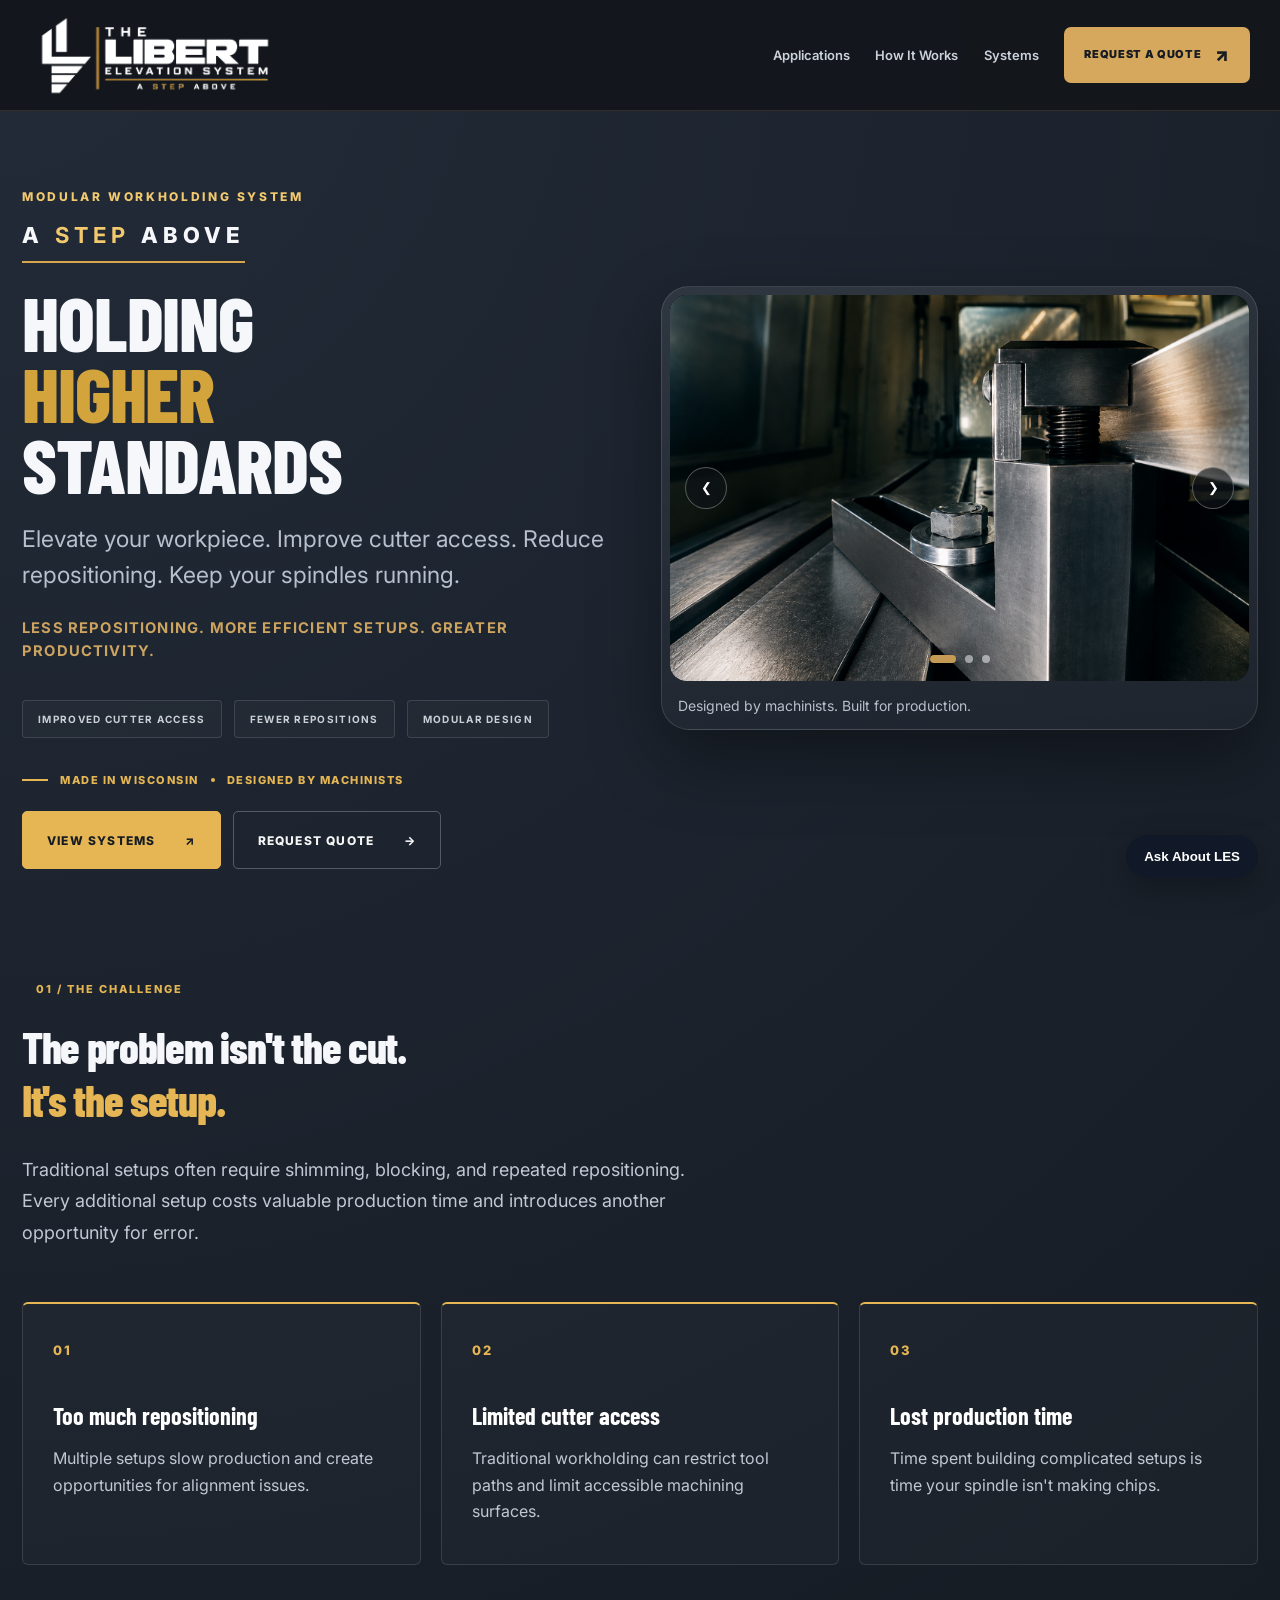
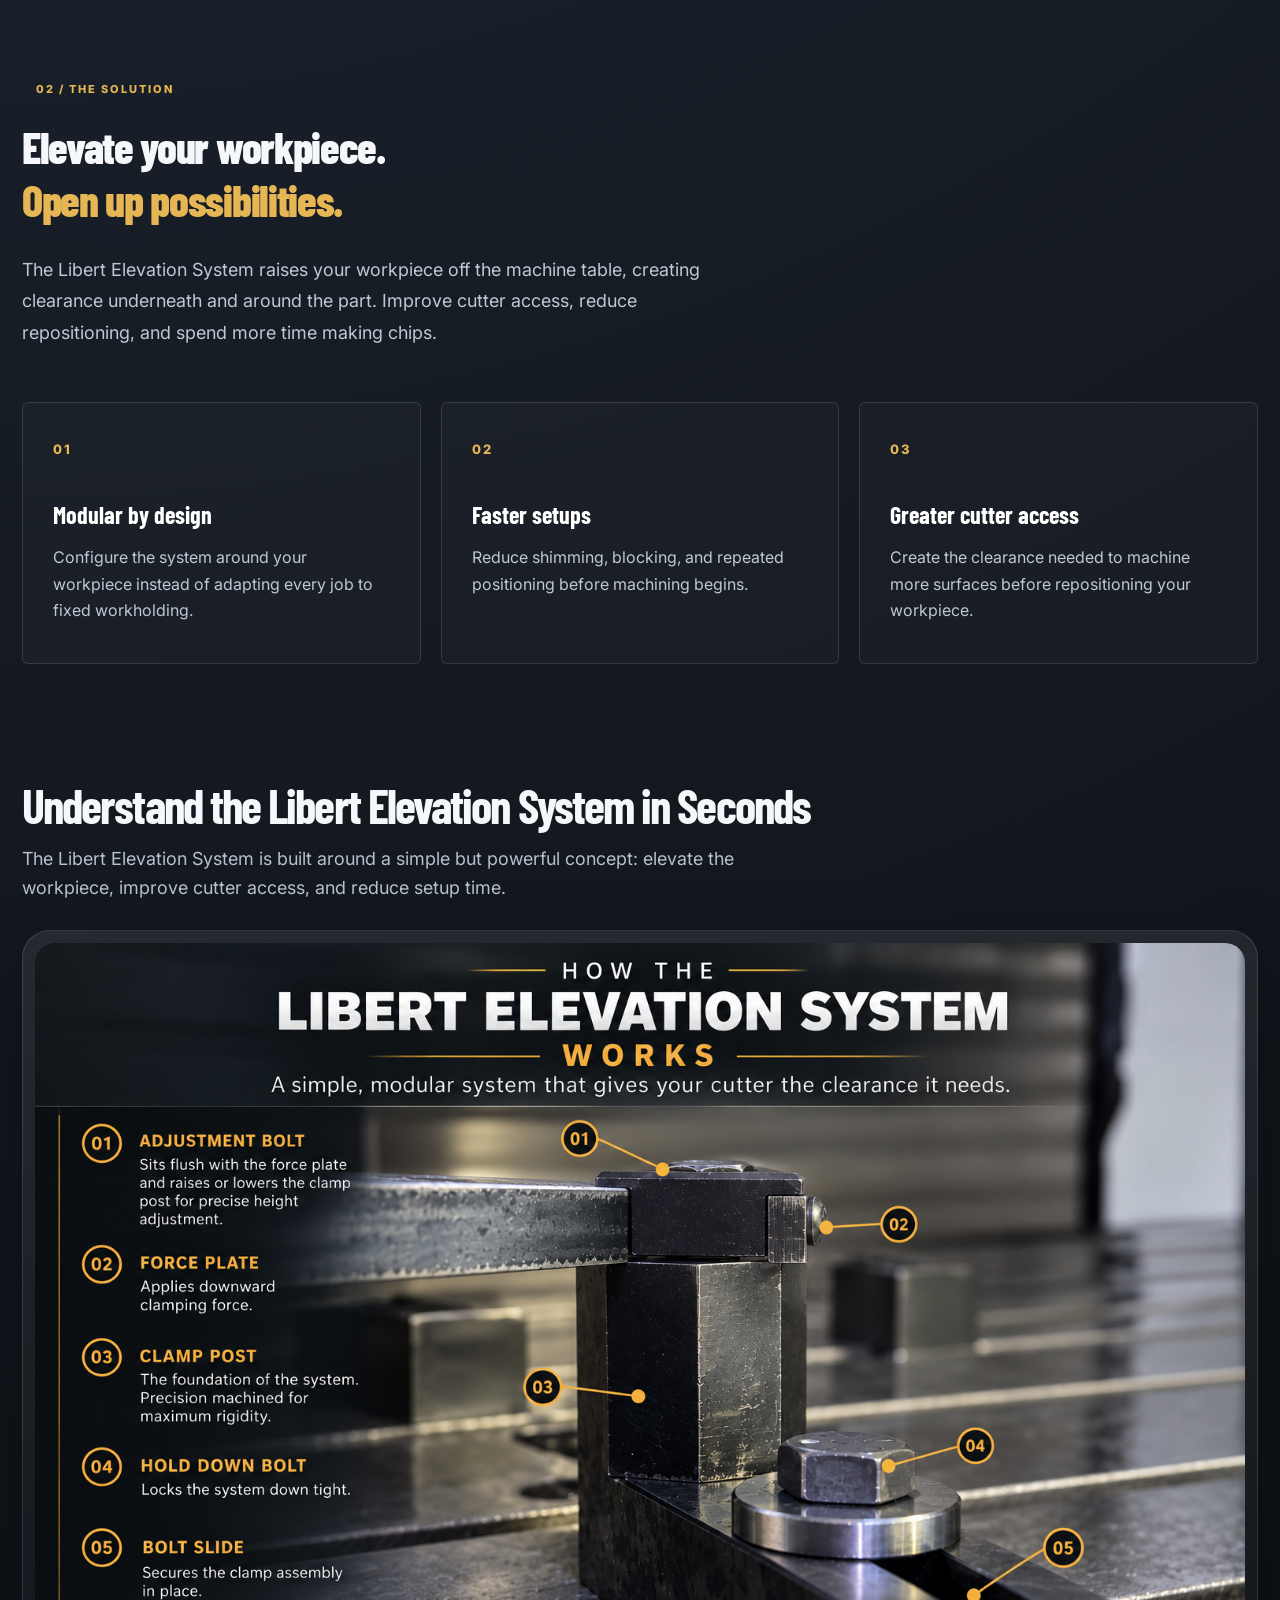
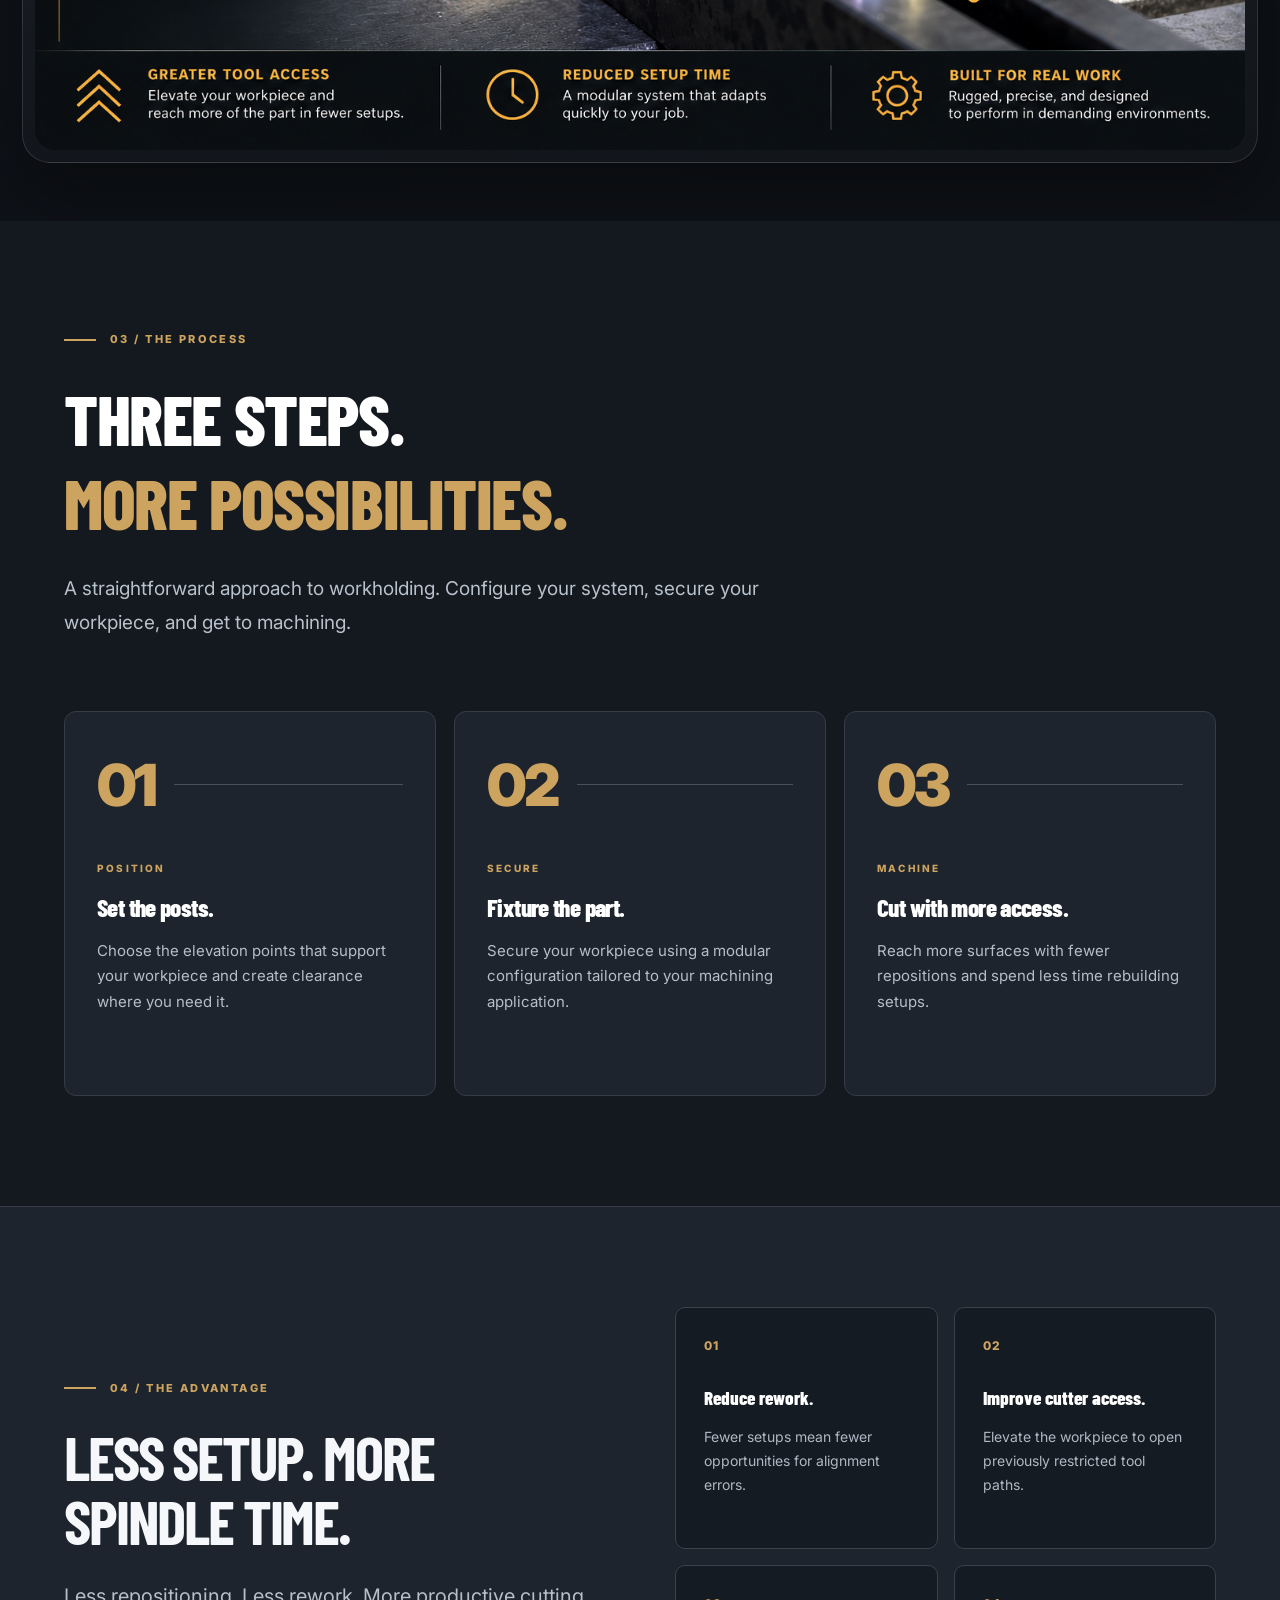
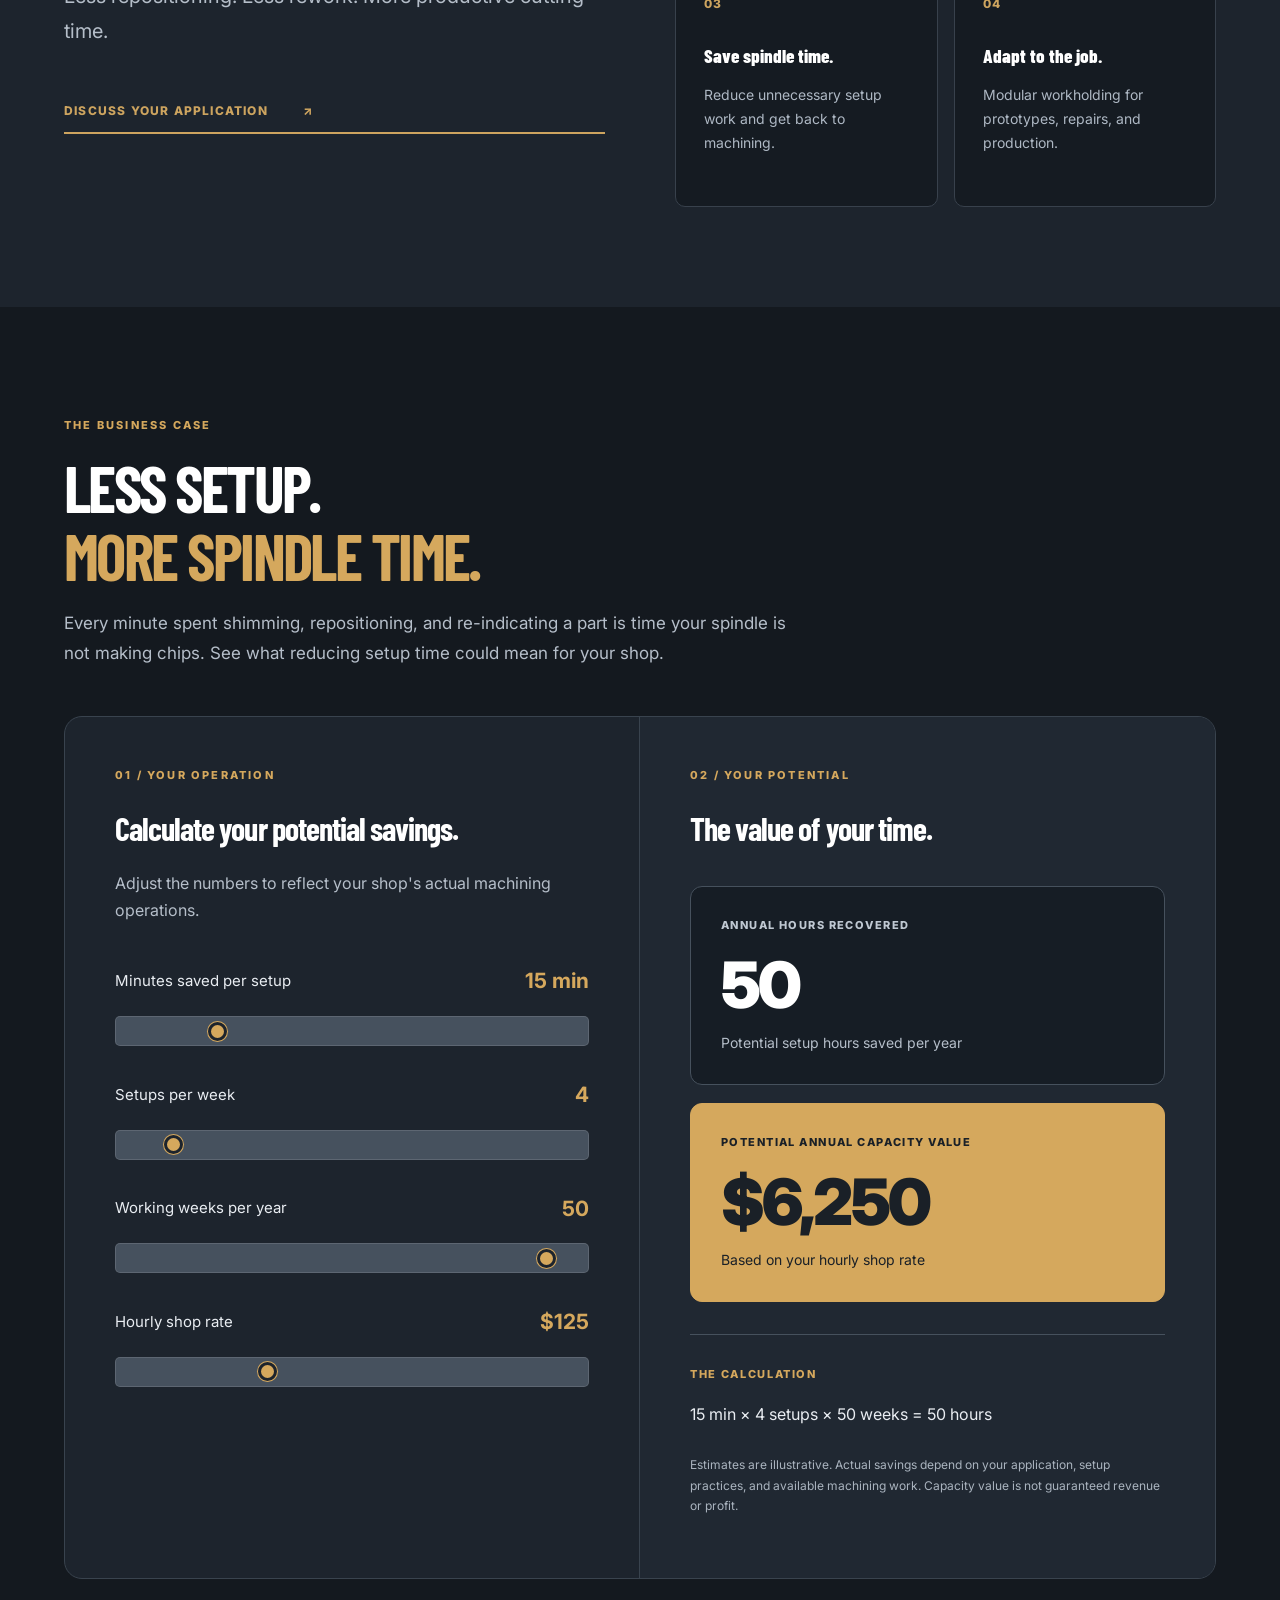
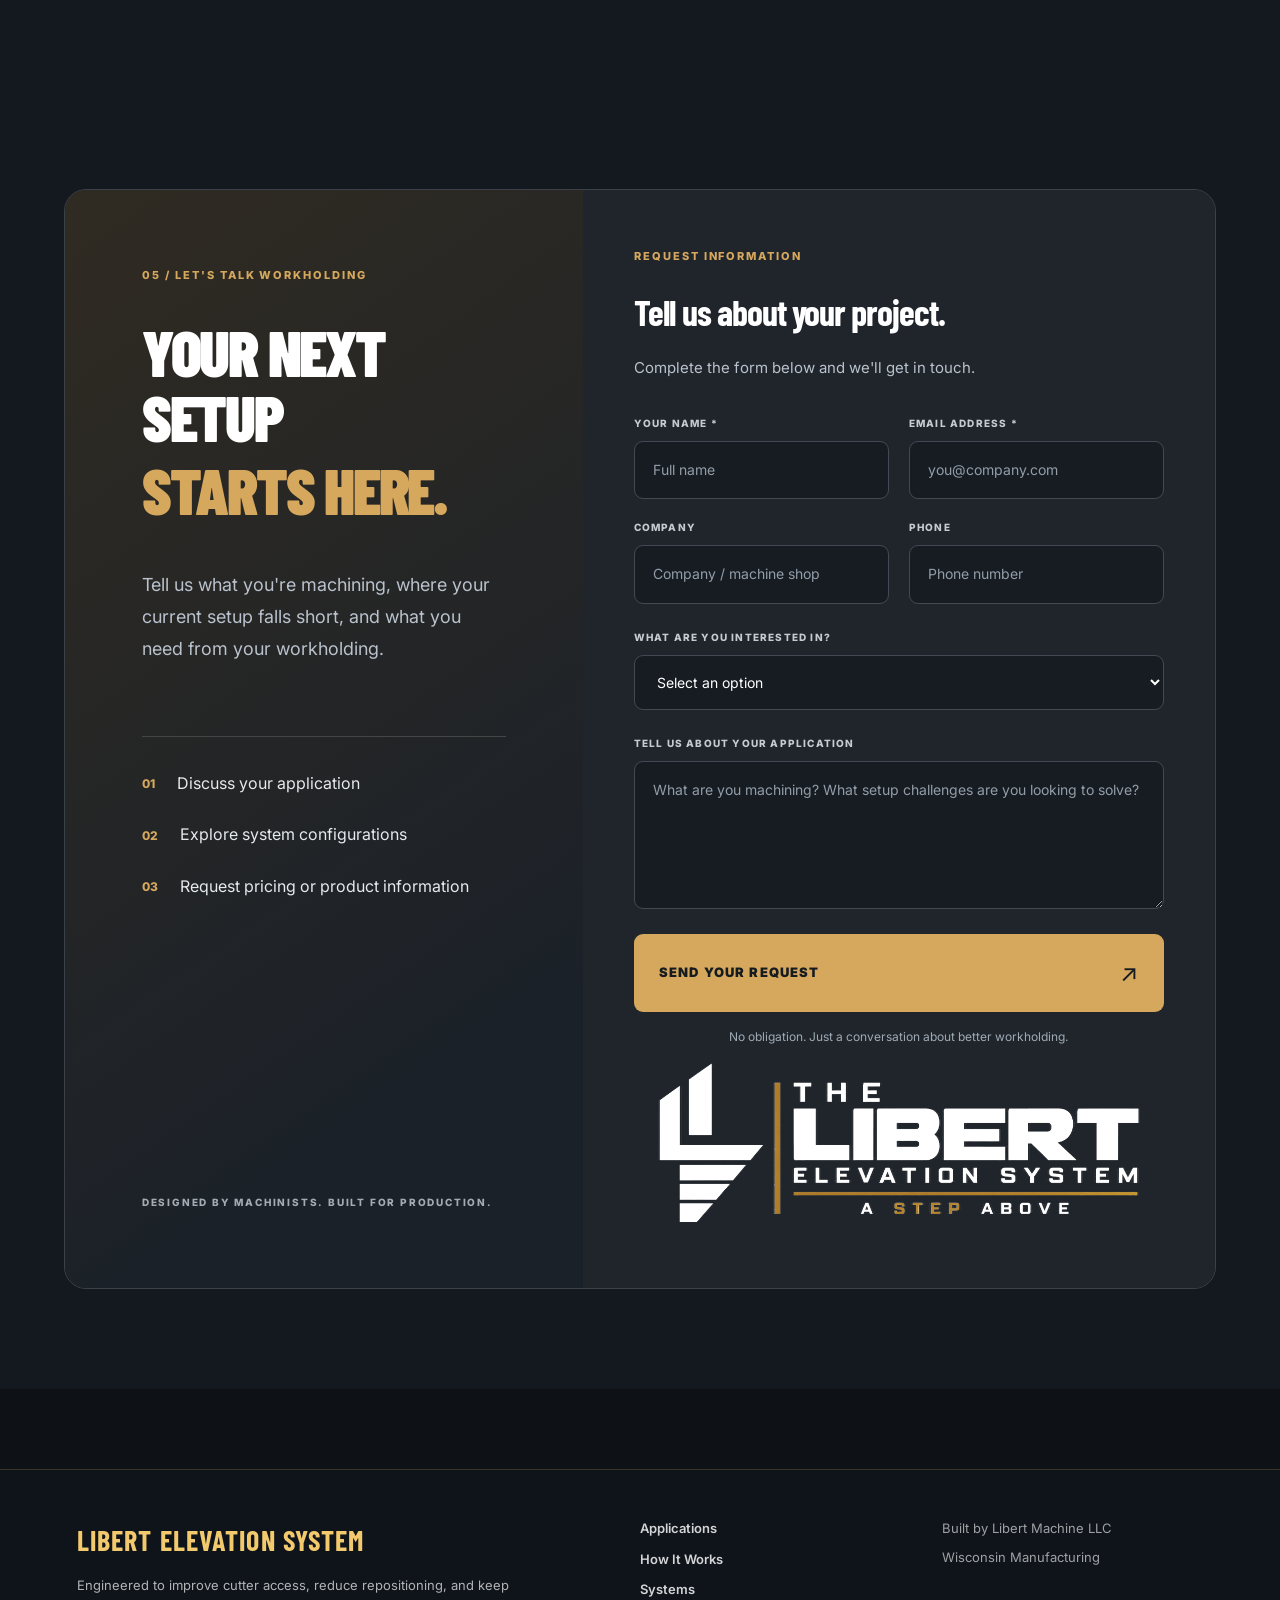
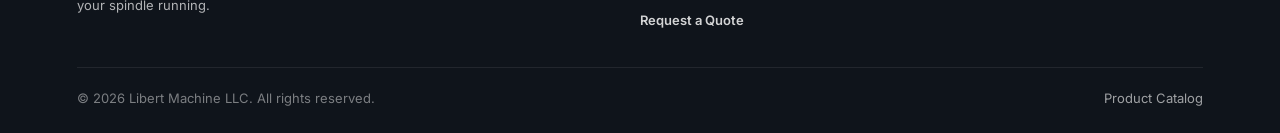
==== commit 9bb07806: "Refine LES homepage layout and chatbot styling" ====
--- a/index.html
+++ b/index.html
@@ -811,9 +811,14 @@
 </div>
 
 <script>
-  function toggleChat() {
-    document.getElementById("chatBox").classList.toggle("open");
-  }
+ 
+ function toggleChat() {
+  const chatBox = document.getElementById("chatBox");
+  const chatWidget = document.querySelector(".chat-widget");
+
+  chatBox.classList.toggle("open");
+  chatWidget.classList.toggle("chat-open");
+}
 
   function botReply(type, button) {
     const messages = document.getElementById("chatMessages");
--- a/styles.css
+++ b/styles.css
@@ -809,71 +809,56 @@
   }
 }
 
-/* PREMIUM CONTENT SECTIONS */
-
-.premium-section {
-  padding: 110px 28px;
-  color: #f8fafc;
-}
-
-.challenge-section {
-  background: #171c22;
-}
-
-.solution-section {
-  background: #202731;
-  border-top: 1px solid rgba(255,255,255,0.08);
-}
-
-.premium-container {
-  max-width: 1360px;
-  margin: 0 auto;
-}
-
-/* SECTION LABEL */
+/* ==================================
+   HOMEPAGE TYPOGRAPHY POLISH
+================================== */
+
+.premium-heading {
+  max-width: 900px;
+  margin: 0 0 30px;
+
+  font-size: clamp(42px, 4.2vw, 58px);
+  font-weight: 800;
+
+  line-height: 1.08;
+  letter-spacing: -0.03em;
+}
+
+.premium-heading span {
+  display: block;
+  margin-top: 6px;
+  color: #e5b653;
+}
+
+.premium-description {
+  max-width: 700px;
+  margin: 0 0 54px;
+
+  color: #bfc8d3;
+
+  font-size: 18px;
+  line-height: 1.75;
+}
 
 .section-label {
   display: flex;
   align-items: center;
+
   gap: 14px;
-  margin-bottom: 28px;
+  margin-bottom: 24px;
 
   color: #e5b653;
-  font-size: 12px;
+
+  font-size: 11px;
   font-weight: 800;
-  letter-spacing: 2.5px;
-}
-
-.label-line {
-  width: 32px;
-  height: 2px;
-  background: #e5b653;
-}
-
-/* HEADINGS */
-
-.premium-heading {
-  max-width: 1050px;
-  margin: 0 0 26px;
-
-  font-size: clamp(36px, 4.5vw, 64px);
-  font-weight: 850;
-  line-height: 1.1;
-  letter-spacing: -2px;
-}
-
-.premium-heading span {
-  display: block;
-  color: #e5b653;
-}
-
-.premium-description {
-  max-width: 760px;
-  margin: 0 0 54px;
-
-  color: #bfc8d3;
-  font-size: 18px;
-  line-height: 1.8;
+
+  letter-spacing: 0.18em;
+  text-transform: uppercase;
+}
+
+.premium-container {
+  max-width: 1280px;
+  margin: 0 auto;
 }
 
 /* FEATURE GRID */
@@ -920,20 +905,23 @@
 }
 
 .premium-card h3 {
-  margin: 0 0 16px;
-
-  color: #ffffff;
-  font-size: 22px;
-  font-weight: 750;
-  line-height: 1.3;
+  margin: 0 0 14px;
+
+  color: #fff;
+
+  font-size: 24px;
+  font-weight: 700;
+
+  line-height: 1.25;
 }
 
 .premium-card p {
   margin: 0;
 
   color: #bfc8d3;
-  font-size: 15px;
-  line-height: 1.75;
+
+  font-size: 16px;
+  line-height: 1.65;
 }
 
 /* RESPONSIVE */
@@ -961,19 +949,21 @@
 }
 
 @media (max-width: 600px) {
-  .premium-section {
-    padding: 65px 20px;
+  .premium-heading {
+    font-size: clamp(36px, 10vw, 46px);
+    line-height: 1.08;
   }
 
   .premium-description {
     font-size: 16px;
-    margin-bottom: 35px;
-  }
+    line-height: 1.7;
+  }
+}
 
   .premium-heading {
     font-size: clamp(32px, 9vw, 44px);
   }
-}
+
 
 @media (prefers-reduced-motion: reduce) {
   .premium-card {
@@ -1113,27 +1103,45 @@
   margin-bottom: 55px;
 }
 
-.les-process-header h2,
-.les-advantage-main h2 {
-  margin: 25px 0;
-  font-size: clamp(36px, 4.5vw, 64px);
-  font-weight: 900;
-  line-height: 1.05;
-  letter-spacing: -0.045em;
+/* PROCESS SECTION TYPOGRAPHY */
+
+.les-process-header {
+  max-width: 980px;
+  margin-bottom: 72px;
+}
+
+.les-process-header .les-section-label {
+  margin-bottom: 34px;
+}
+
+.les-process-header h2 {
+  margin: 0 0 34px;
+
+  font-size: clamp(54px, 5.5vw, 76px);
+  font-weight: 800;
+
+  line-height: 1.02;
+  letter-spacing: -0.02em;
+
   color: #fff;
 }
 
-.les-process-header h2 span,
-.les-advantage-main h2 span {
+.les-process-header h2 span {
   display: block;
+
+  margin-top: 12px;
+
   color: #cda45f;
 }
 
 .les-process-header > p {
-  max-width: 640px;
-  color: #aeb8c4;
-  font-size: 18px;
-  line-height: 1.7;
+  max-width: 760px;
+  margin: 0;
+
+  color: #b8c2cd;
+
+  font-size: 19px;
+  line-height: 1.75;
 }
 
 .les-process-grid {
@@ -1142,18 +1150,18 @@
   gap: 18px;
 }
 
-.les-process-card {
-  display: flex;
-  flex-direction: column;
-  min-height: 340px;
-  padding: 32px;
-  border: 1px solid #343c46;
-  border-radius: 12px;
-  background: #1d242d;
-  transition:
-    transform 0.3s ease,
-    border-color 0.3s ease,
-    background 0.3s ease;
+.les-process-card { 
+  display: flex; 
+  flex-direction: column; 
+  min-height: 385px; 
+  padding: 32px; 
+  border: 1px solid #343c46; 
+  border-radius: 12px; 
+  background: #1d242d; 
+  transition: 
+    transform 0.3s ease, 
+    border-color 0.3s ease, 
+    background 0.3s ease; 
 }
 
 .les-process-card:hover {
@@ -1162,10 +1170,11 @@
   background: #222b35;
 }
 
-.les-process-top {
-  display: flex;
-  align-items: center;
-  gap: 20px;
+.les-process-top { 
+  display: flex; 
+  align-items: center; 
+  gap: 20px; 
+  min-height: 82px;
 }
 
 .les-process-number {
@@ -1182,32 +1191,36 @@
   background: #48515b;
 }
 
-.les-process-content {
-  margin-top: auto;
-  padding-top: 65px;
-}
-
-.les-process-tag {
-  color: #cda45f;
-  font-size: 10px;
-  font-weight: 800;
-  letter-spacing: 0.22em;
-}
-
-.les-process-content h3 {
-  margin: 14px 0;
-  color: #fff;
-  font-size: 25px;
-  font-weight: 800;
-  letter-spacing: -0.025em;
-}
-
-.les-process-content p {
-  max-width: 340px;
-  margin: 0;
-  color: #b5bec9;
-  font-size: 15px;
-  line-height: 1.75;
+.les-process-content { 
+  margin-top: 0; 
+  padding-top: 34px; 
+} 
+
+.les-process-tag { 
+  display: block;
+  margin-bottom: 16px;
+
+  color: #cda45f; 
+  font-size: 10px; 
+  font-weight: 800; 
+  letter-spacing: 0.22em; 
+}
+
+.les-process-content h3 { 
+  margin: 0 0 16px; 
+  color: #fff; 
+  font-size: 25px; 
+  font-weight: 800; 
+  line-height: 1.2;
+  letter-spacing: -0.025em; 
+}
+
+.les-process-content p { 
+  max-width: 340px; 
+  margin: 0; 
+  color: #b5bec9; 
+  font-size: 15px; 
+  line-height: 1.7; 
 }
 
 
@@ -2292,4 +2305,119 @@
 
 footer a {
   color: #d8ad5b;
+}
+
+/* ==================================
+   ADVANTAGE LEFT COLUMN POLISH
+================================== */
+
+.les-advantage-main {
+  display: flex;
+  flex-direction: column;
+  justify-content: center;
+  min-height: 500px;
+}
+
+.les-advantage-main h2 {
+  max-width: 650px;
+  margin: 28px 0 26px;
+
+  font-size: clamp(48px, 4.8vw, 68px);
+  line-height: 1.04;
+  letter-spacing: -0.035em;
+}
+
+.les-advantage-main > p {
+  max-width: 560px;
+  margin: 0;
+
+  font-size: 20px;
+  line-height: 1.75;
+}
+
+.les-advantage-link {
+  margin-top: 52px;
+}
+
+/* ==================================
+   QUOTE LEFT COLUMN POLISH
+================================== */
+
+.les-quote-intro {
+  display: flex;
+  flex-direction: column;
+
+  padding: clamp(50px, 6vw, 78px);
+}
+
+.les-quote-intro h2 {
+  max-width: 520px;
+  margin: 34px 0 28px;
+
+  font-size: clamp(52px, 5vw, 72px);
+  line-height: 1.02;
+  letter-spacing: -0.035em;
+}
+
+.les-quote-intro h2 span {
+  margin-top: 8px;
+}
+
+.les-quote-intro > p {
+  max-width: 500px;
+
+  font-size: 18px;
+  line-height: 1.8;
+}
+
+.les-quote-divider {
+  margin: 52px 0 34px;
+}
+
+.les-quote-feature {
+  gap: 22px;
+  margin-bottom: 26px;
+}
+
+.les-quote-feature p {
+  font-size: 16px;
+}
+
+.les-quote-origin {
+  margin-top: auto;
+  padding-top: 60px;
+}
+
+.chat-widget.chat-open .chat-toggle {
+  display: none;
+}
+
+.advantage-section {
+  padding: 90px 24px;
+}
+
+.advantage-inner {
+  max-width: 1260px;
+  margin: 0 auto;
+
+  display: grid;
+  grid-template-columns: 1.08fr 0.92fr;
+  gap: 48px;
+
+  align-items: center;
+}
+
+.advantage-copy {
+  max-width: 600px;
+}
+
+.advantage-grid {
+  display: grid;
+  grid-template-columns: repeat(2, minmax(0, 1fr));
+  gap: 16px;
+}
+
+.advantage-card {
+  min-height: 245px;
+  padding: 30px;
 }
--- a/styles.css
+++ b/styles.css
@@ -809,71 +809,56 @@
   }
 }
 
-/* PREMIUM CONTENT SECTIONS */
-
-.premium-section {
-  padding: 110px 28px;
-  color: #f8fafc;
-}
-
-.challenge-section {
-  background: #171c22;
-}
-
-.solution-section {
-  background: #202731;
-  border-top: 1px solid rgba(255,255,255,0.08);
-}
-
-.premium-container {
-  max-width: 1360px;
-  margin: 0 auto;
-}
-
-/* SECTION LABEL */
+/* ==================================
+   HOMEPAGE TYPOGRAPHY POLISH
+================================== */
+
+.premium-heading {
+  max-width: 900px;
+  margin: 0 0 30px;
+
+  font-size: clamp(42px, 4.2vw, 58px);
+  font-weight: 800;
+
+  line-height: 1.08;
+  letter-spacing: -0.03em;
+}
+
+.premium-heading span {
+  display: block;
+  margin-top: 6px;
+  color: #e5b653;
+}
+
+.premium-description {
+  max-width: 700px;
+  margin: 0 0 54px;
+
+  color: #bfc8d3;
+
+  font-size: 18px;
+  line-height: 1.75;
+}
 
 .section-label {
   display: flex;
   align-items: center;
+
   gap: 14px;
-  margin-bottom: 28px;
+  margin-bottom: 24px;
 
   color: #e5b653;
-  font-size: 12px;
+
+  font-size: 11px;
   font-weight: 800;
-  letter-spacing: 2.5px;
-}
-
-.label-line {
-  width: 32px;
-  height: 2px;
-  background: #e5b653;
-}
-
-/* HEADINGS */
-
-.premium-heading {
-  max-width: 1050px;
-  margin: 0 0 26px;
-
-  font-size: clamp(36px, 4.5vw, 64px);
-  font-weight: 850;
-  line-height: 1.1;
-  letter-spacing: -2px;
-}
-
-.premium-heading span {
-  display: block;
-  color: #e5b653;
-}
-
-.premium-description {
-  max-width: 760px;
-  margin: 0 0 54px;
-
-  color: #bfc8d3;
-  font-size: 18px;
-  line-height: 1.8;
+
+  letter-spacing: 0.18em;
+  text-transform: uppercase;
+}
+
+.premium-container {
+  max-width: 1280px;
+  margin: 0 auto;
 }
 
 /* FEATURE GRID */
@@ -920,20 +905,23 @@
 }
 
 .premium-card h3 {
-  margin: 0 0 16px;
-
-  color: #ffffff;
-  font-size: 22px;
-  font-weight: 750;
-  line-height: 1.3;
+  margin: 0 0 14px;
+
+  color: #fff;
+
+  font-size: 24px;
+  font-weight: 700;
+
+  line-height: 1.25;
 }
 
 .premium-card p {
   margin: 0;
 
   color: #bfc8d3;
-  font-size: 15px;
-  line-height: 1.75;
+
+  font-size: 16px;
+  line-height: 1.65;
 }
 
 /* RESPONSIVE */
@@ -961,19 +949,21 @@
 }
 
 @media (max-width: 600px) {
-  .premium-section {
-    padding: 65px 20px;
+  .premium-heading {
+    font-size: clamp(36px, 10vw, 46px);
+    line-height: 1.08;
   }
 
   .premium-description {
     font-size: 16px;
-    margin-bottom: 35px;
-  }
+    line-height: 1.7;
+  }
+}
 
   .premium-heading {
     font-size: clamp(32px, 9vw, 44px);
   }
-}
+
 
 @media (prefers-reduced-motion: reduce) {
   .premium-card {
@@ -1113,27 +1103,45 @@
   margin-bottom: 55px;
 }
 
-.les-process-header h2,
-.les-advantage-main h2 {
-  margin: 25px 0;
-  font-size: clamp(36px, 4.5vw, 64px);
-  font-weight: 900;
-  line-height: 1.05;
-  letter-spacing: -0.045em;
+/* PROCESS SECTION TYPOGRAPHY */
+
+.les-process-header {
+  max-width: 980px;
+  margin-bottom: 72px;
+}
+
+.les-process-header .les-section-label {
+  margin-bottom: 34px;
+}
+
+.les-process-header h2 {
+  margin: 0 0 34px;
+
+  font-size: clamp(54px, 5.5vw, 76px);
+  font-weight: 800;
+
+  line-height: 1.02;
+  letter-spacing: -0.02em;
+
   color: #fff;
 }
 
-.les-process-header h2 span,
-.les-advantage-main h2 span {
+.les-process-header h2 span {
   display: block;
+
+  margin-top: 12px;
+
   color: #cda45f;
 }
 
 .les-process-header > p {
-  max-width: 640px;
-  color: #aeb8c4;
-  font-size: 18px;
-  line-height: 1.7;
+  max-width: 760px;
+  margin: 0;
+
+  color: #b8c2cd;
+
+  font-size: 19px;
+  line-height: 1.75;
 }
 
 .les-process-grid {
@@ -1142,18 +1150,18 @@
   gap: 18px;
 }
 
-.les-process-card {
-  display: flex;
-  flex-direction: column;
-  min-height: 340px;
-  padding: 32px;
-  border: 1px solid #343c46;
-  border-radius: 12px;
-  background: #1d242d;
-  transition:
-    transform 0.3s ease,
-    border-color 0.3s ease,
-    background 0.3s ease;
+.les-process-card { 
+  display: flex; 
+  flex-direction: column; 
+  min-height: 385px; 
+  padding: 32px; 
+  border: 1px solid #343c46; 
+  border-radius: 12px; 
+  background: #1d242d; 
+  transition: 
+    transform 0.3s ease, 
+    border-color 0.3s ease, 
+    background 0.3s ease; 
 }
 
 .les-process-card:hover {
@@ -1162,10 +1170,11 @@
   background: #222b35;
 }
 
-.les-process-top {
-  display: flex;
-  align-items: center;
-  gap: 20px;
+.les-process-top { 
+  display: flex; 
+  align-items: center; 
+  gap: 20px; 
+  min-height: 82px;
 }
 
 .les-process-number {
@@ -1182,32 +1191,36 @@
   background: #48515b;
 }
 
-.les-process-content {
-  margin-top: auto;
-  padding-top: 65px;
-}
-
-.les-process-tag {
-  color: #cda45f;
-  font-size: 10px;
-  font-weight: 800;
-  letter-spacing: 0.22em;
-}
-
-.les-process-content h3 {
-  margin: 14px 0;
-  color: #fff;
-  font-size: 25px;
-  font-weight: 800;
-  letter-spacing: -0.025em;
-}
-
-.les-process-content p {
-  max-width: 340px;
-  margin: 0;
-  color: #b5bec9;
-  font-size: 15px;
-  line-height: 1.75;
+.les-process-content { 
+  margin-top: 0; 
+  padding-top: 34px; 
+} 
+
+.les-process-tag { 
+  display: block;
+  margin-bottom: 16px;
+
+  color: #cda45f; 
+  font-size: 10px; 
+  font-weight: 800; 
+  letter-spacing: 0.22em; 
+}
+
+.les-process-content h3 { 
+  margin: 0 0 16px; 
+  color: #fff; 
+  font-size: 25px; 
+  font-weight: 800; 
+  line-height: 1.2;
+  letter-spacing: -0.025em; 
+}
+
+.les-process-content p { 
+  max-width: 340px; 
+  margin: 0; 
+  color: #b5bec9; 
+  font-size: 15px; 
+  line-height: 1.7; 
 }
 
 
@@ -2292,4 +2305,119 @@
 
 footer a {
   color: #d8ad5b;
+}
+
+/* ==================================
+   ADVANTAGE LEFT COLUMN POLISH
+================================== */
+
+.les-advantage-main {
+  display: flex;
+  flex-direction: column;
+  justify-content: center;
+  min-height: 500px;
+}
+
+.les-advantage-main h2 {
+  max-width: 650px;
+  margin: 28px 0 26px;
+
+  font-size: clamp(48px, 4.8vw, 68px);
+  line-height: 1.04;
+  letter-spacing: -0.035em;
+}
+
+.les-advantage-main > p {
+  max-width: 560px;
+  margin: 0;
+
+  font-size: 20px;
+  line-height: 1.75;
+}
+
+.les-advantage-link {
+  margin-top: 52px;
+}
+
+/* ==================================
+   QUOTE LEFT COLUMN POLISH
+================================== */
+
+.les-quote-intro {
+  display: flex;
+  flex-direction: column;
+
+  padding: clamp(50px, 6vw, 78px);
+}
+
+.les-quote-intro h2 {
+  max-width: 520px;
+  margin: 34px 0 28px;
+
+  font-size: clamp(52px, 5vw, 72px);
+  line-height: 1.02;
+  letter-spacing: -0.035em;
+}
+
+.les-quote-intro h2 span {
+  margin-top: 8px;
+}
+
+.les-quote-intro > p {
+  max-width: 500px;
+
+  font-size: 18px;
+  line-height: 1.8;
+}
+
+.les-quote-divider {
+  margin: 52px 0 34px;
+}
+
+.les-quote-feature {
+  gap: 22px;
+  margin-bottom: 26px;
+}
+
+.les-quote-feature p {
+  font-size: 16px;
+}
+
+.les-quote-origin {
+  margin-top: auto;
+  padding-top: 60px;
+}
+
+.chat-widget.chat-open .chat-toggle {
+  display: none;
+}
+
+.advantage-section {
+  padding: 90px 24px;
+}
+
+.advantage-inner {
+  max-width: 1260px;
+  margin: 0 auto;
+
+  display: grid;
+  grid-template-columns: 1.08fr 0.92fr;
+  gap: 48px;
+
+  align-items: center;
+}
+
+.advantage-copy {
+  max-width: 600px;
+}
+
+.advantage-grid {
+  display: grid;
+  grid-template-columns: repeat(2, minmax(0, 1fr));
+  gap: 16px;
+}
+
+.advantage-card {
+  min-height: 245px;
+  padding: 30px;
 }
